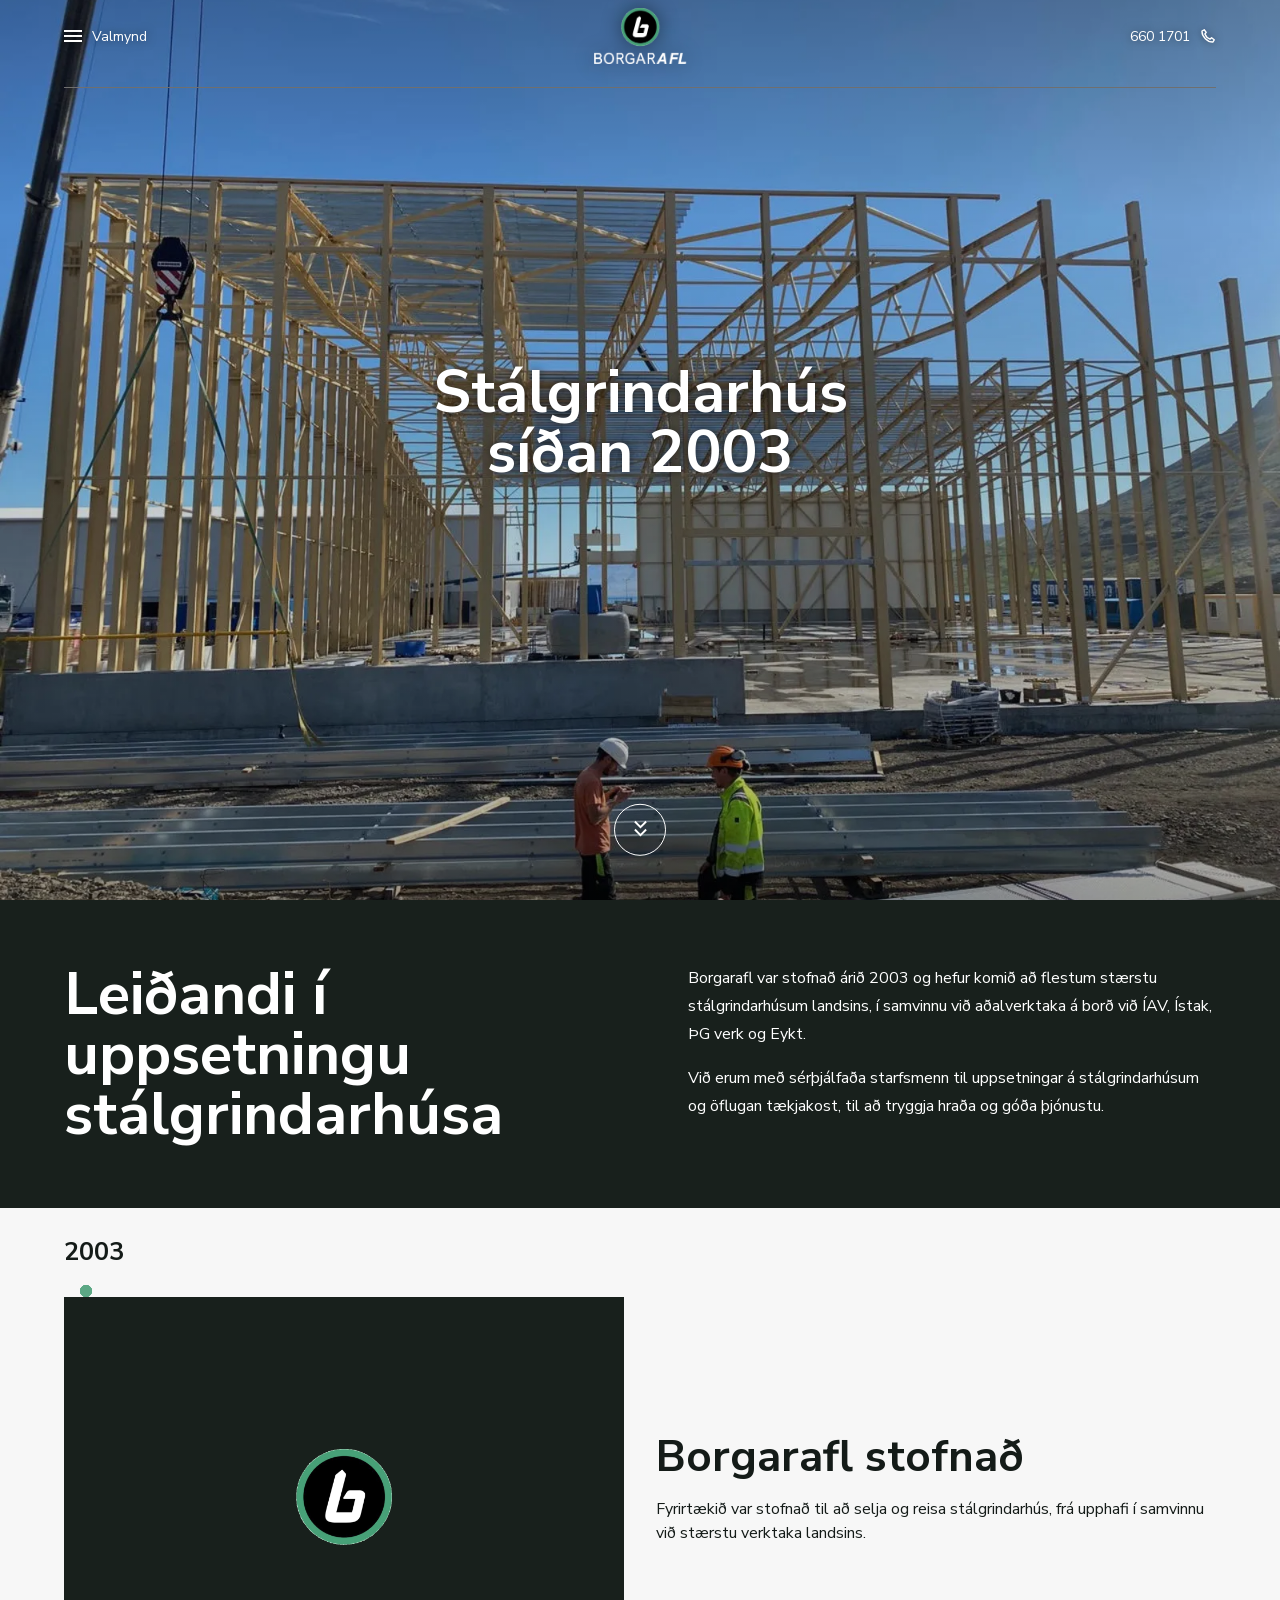
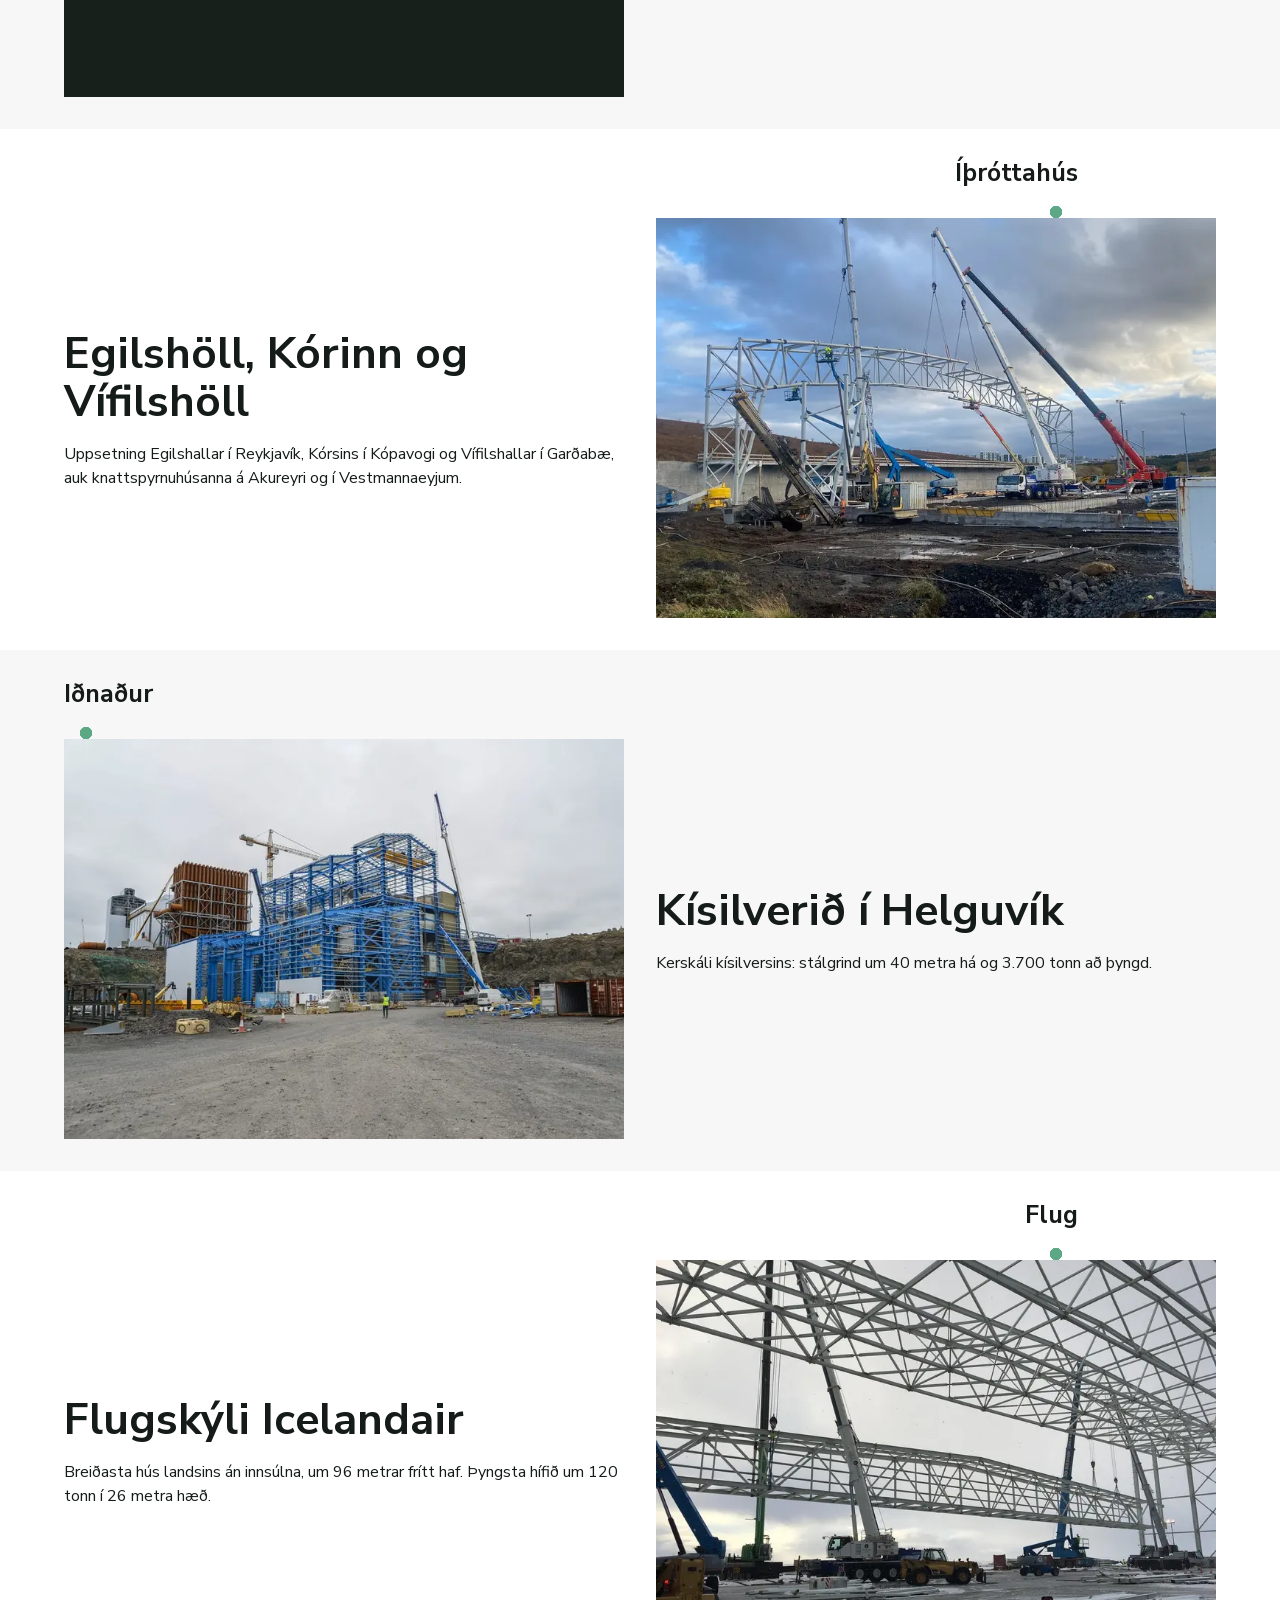
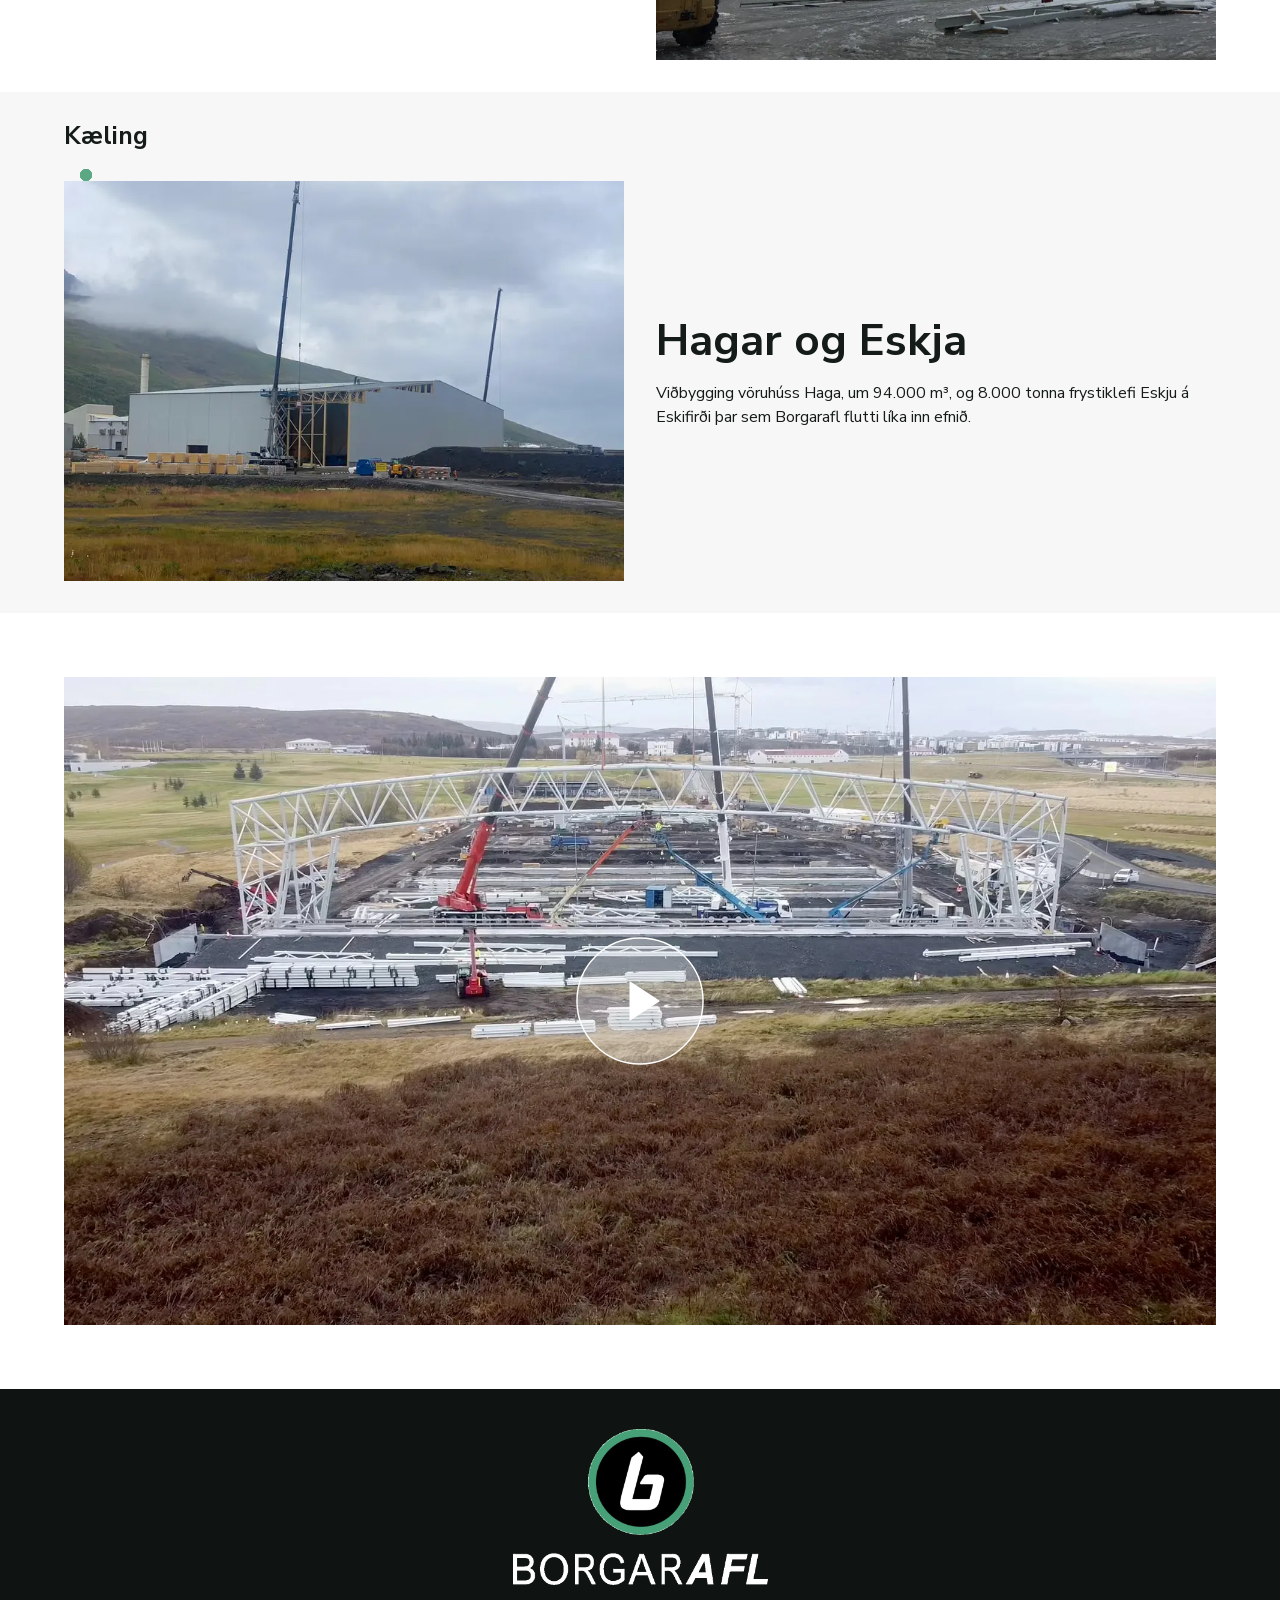
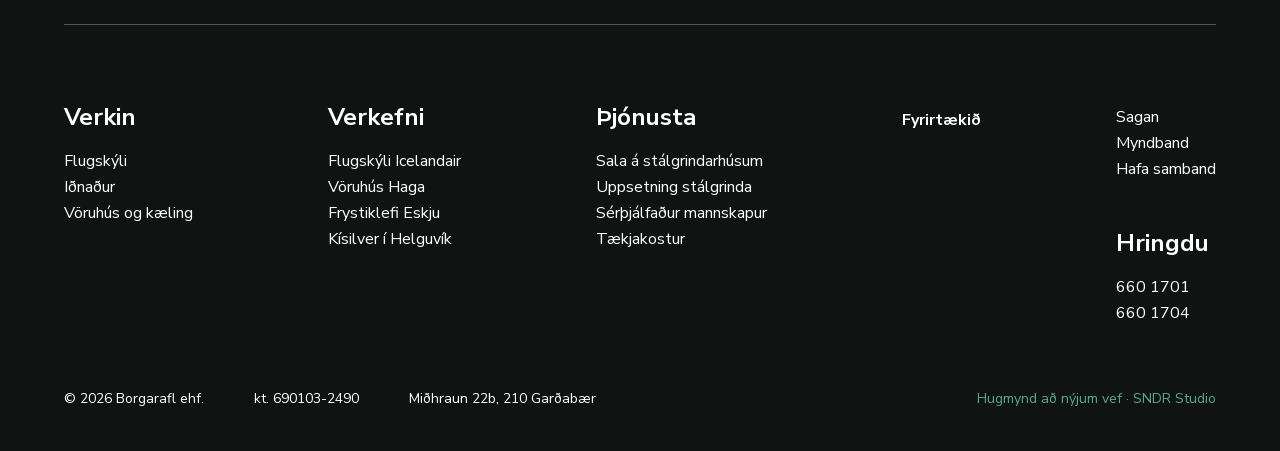
==== fyrirtaekid/index.html @ b75d509f "Deploy c703faa (noindex preview)" ====
<!doctype html>
<html lang="is" class="no-js">
<head>
<meta charset="utf-8">
<meta name="viewport" content="width=device-width, initial-scale=1, viewport-fit=cover">
<title>Fyrirtækið · Borgarafl</title>
<meta name="description" content="Borgarafl var stofnað 2003 og hefur komið að flestum stærstu stálgrindarhúsum landsins.">
<meta name="robots" content="noindex, nofollow">
<meta name="theme-color" content="#0f1412">
<meta name="format-detection" content="telephone=no">
<link rel="icon" href="../assets/img/favicon-32.png" sizes="32x32" type="image/png">
<link rel="apple-touch-icon" href="../assets/img/apple-touch-icon.png">
<link rel="preload" href="../assets/fonts/NunitoSans-Variable.woff2" as="font" type="font/woff2" crossorigin>
<script>document.documentElement.classList.replace('no-js','js')</script>
<script src="../assets/vendor/focus-guard.js"></script>
<link rel="stylesheet" href="../assets/vendor/focus-guard.css">
<link rel="stylesheet" href="../assets/css/site.css?v=mwh3ravx">
</head>
<body class="is-inner">
<a class="skip" href="#main">Fara í efni</a>
<header class="hdr" data-hdr>
  <div class="wrapper hdr_in">
    <button class="hdr_burger" type="button" aria-expanded="false" aria-controls="menu" data-menu-open><span class="lines" aria-hidden="true"><i></i><i></i><i></i></span><span class="hdr_lbl">Valmynd</span></button>
    <a class="brand" href="../" aria-label="Borgarafl, forsíða">
      <span class="brand_full"><img class="l-light" src="../assets/img/logo-white.png" alt="" width="848" height="518"><img class="l-dark" src="../assets/img/logo.png" alt="" width="848" height="518"></span>
      <span class="brand_mark"><img src="../assets/img/logo-mark.png" alt="" width="352" height="352"></span>
    </a>
    <a class="hdr_tel" href="tel:+3546601701"><span class="hdr_lbl">660 1701</span><svg class="ic" viewBox="0 0 16 16" aria-hidden="true"><path d="M4.2 1.8l2 2.6-1.3 1.6a8.6 8.6 0 0 0 5.1 5.1l1.6-1.3 2.6 2-1.2 2.2C7.6 14.3 1.7 8.4 2 3z" fill="none" stroke="currentColor" stroke-width="1.4" stroke-linejoin="round"/></svg></a>
  </div>
</header>
<div class="menu" id="menu" role="dialog" aria-modal="true" aria-label="Valmynd" hidden>
  <div class="menu_veil" data-menu-close></div>
  <nav class="menu_panel" tabindex="-1" aria-label="Aðalvalmynd">
    <button class="menu_close" type="button" data-menu-close><span class="lines is-cross" aria-hidden="true"><i></i><i></i></span><span>Loka</span></button>
    <div class="menu_grid">
      <ul class="menu_list"><li><a href="../">Forsíða</a></li><li><a href="../verkin/">Verkin</a></li><li><a href="../thjonusta/">Þjónusta</a></li><li><a href="../fyrirtaekid/" aria-current="page">Fyrirtækið</a></li><li><a href="../hafa-samband/">Hafa samband</a></li></ul>
      <div class="menu_side">
        <p class="menu_h">Verkin</p>
        <ul><li><a href="../verkin/flugskyli-icelandair/">Flugskýli Icelandair</a></li><li><a href="../verkin/voruhus-haga/">Vöruhús Haga</a></li><li><a href="../verkin/frystiklefi-eskju/">Frystiklefi Eskju</a></li><li><a href="../verkin/kisilver-helguvik/">Kísilver í Helguvík</a></li></ul>
        <p class="menu_h">Hafa samband</p>
        <ul><li><a href="tel:+3546601701">660 1701</a></li><li><a href="tel:+3546601704">660 1704</a></li><li><a href="mailto:freyr@borgarafl.is">freyr@borgarafl.is</a></li><li><a href="mailto:starri@borgarafl.is">starri@borgarafl.is</a></li></ul>
      </div>
    </div>
  </nav>
</div>
<main id="main">

<section class="hero" data-snap>
  <div class="hero_media"><img class="cover" width="1600" height="1200" src="../assets/img/gula-1.webp" srcset="../assets/img/gula-1-s.webp 760w, ../assets/img/gula-1.webp 1600w" sizes="100vw" alt="Stálgrind rís við fjallshlíð" fetchpriority="high" decoding="async"></div>
  <div class="section-heading"><div class="section-heading-text">
    <h1 class="hero_t">Stálgrindarhús síðan 2003</h1>
  </div></div>
  <a class="scroll-down" href="#" data-down aria-label="Skruna niður"><span class="round"><span class="arrow primera"></span><span class="arrow segunda"></span></span></a>
</section>
<section class="header-text with-padding">
  <div class="wrapper">
    <h2 class="ht_t">Leiðandi í uppsetningu stálgrindarhúsa</h2>
    <div class="ht_body">
      <p>Borgarafl var stofnað árið 2003 og hefur komið að flestum stærstu stálgrindarhúsum landsins, í samvinnu við aðalverktaka á borð við ÍAV, Ístak, ÞG verk og Eykt.</p>
      <p>Við erum með sérþjálfaða starfsmenn til uppsetningar á stálgrindarhúsum og öflugan tækjakost, til að tryggja hraða og góða þjónustu.</p>
    </div>
  </div>
</section>
<section class="generation" id="saga" aria-label="Saga Borgarafls" data-light>
  <div class="text-image-container">
    <div class="wrapper">
      <div class="years"><p class="year">2003</p></div>
      <div class="text-body"><h3>Borgarafl stofnað</h3><p>Fyrirtækið var stofnað til að selja og reisa stálgrindarhús, frá upphafi í samvinnu við stærstu verktaka landsins.</p></div>
      <figure class="generation-image"><span class="gen_mark"><img src="../assets/img/logo-mark.png" alt="" width="352" height="352" loading="lazy"></span></figure>
    </div>
  </div><div class="text-image-container">
    <div class="wrapper">
      <div class="years"><p class="year">Íþróttahús</p></div>
      <div class="text-body"><h3>Egilshöll, Kórinn og Vífilshöll</h3><p>Uppsetning Egilshallar í Reykjavík, Kórsins í Kópavogi og Vífilshallar í Garðabæ, auk knattspyrnuhúsanna á Akureyri og í Vestmannaeyjum.</p></div>
      <figure class="generation-image"><img class="cover" width="1600" height="1200" src="../assets/img/boginn-1.webp" srcset="../assets/img/boginn-1-s.webp 760w, ../assets/img/boginn-1.webp 1600w" sizes="(min-width: 960px) 40vw, 100vw" alt="Egilshöll, Kórinn og Vífilshöll" loading="lazy" decoding="async"></figure>
    </div>
  </div><div class="text-image-container">
    <div class="wrapper">
      <div class="years"><p class="year">Iðnaður</p></div>
      <div class="text-body"><h3>Kísilverið í Helguvík</h3><p>Kerskáli kísilversins: stálgrind um 40 metra há og 3.700 tonn að þyngd.</p></div>
      <figure class="generation-image"><img class="cover" width="1600" height="1068" src="../assets/img/helguvik-2.webp" srcset="../assets/img/helguvik-2-s.webp 760w, ../assets/img/helguvik-2.webp 1600w" sizes="(min-width: 960px) 40vw, 100vw" alt="Kísilverið í Helguvík" loading="lazy" decoding="async"></figure>
    </div>
  </div><div class="text-image-container">
    <div class="wrapper">
      <div class="years"><p class="year">Flug</p></div>
      <div class="text-body"><h3>Flugskýli Icelandair</h3><p>Breiðasta hús landsins án innsúlna, um 96 metrar frítt haf. Þyngsta hífið um 120 tonn í 26 metra hæð.</p></div>
      <figure class="generation-image"><img class="cover" width="1600" height="1200" src="../assets/img/icelandair-1.webp" srcset="../assets/img/icelandair-1-s.webp 760w, ../assets/img/icelandair-1.webp 1600w" sizes="(min-width: 960px) 40vw, 100vw" alt="Flugskýli Icelandair" loading="lazy" decoding="async"></figure>
    </div>
  </div><div class="text-image-container">
    <div class="wrapper">
      <div class="years"><p class="year">Kæling</p></div>
      <div class="text-body"><h3>Hagar og Eskja</h3><p>Viðbygging vöruhúss Haga, um 94.000 m³, og 8.000 tonna frystiklefi Eskju á Eskifirði þar sem Borgarafl flutti líka inn efnið.</p></div>
      <figure class="generation-image"><img class="cover" width="1600" height="1200" src="../assets/img/eskja-2.webp" srcset="../assets/img/eskja-2-s.webp 760w, ../assets/img/eskja-2.webp 1600w" sizes="(min-width: 960px) 40vw, 100vw" alt="Hagar og Eskja" loading="lazy" decoding="async"></figure>
    </div>
  </div>
</section>
<section class="video with-margin" id="myndband" aria-label="Myndband frá Borgarafli">
  <div class="wrapper"><div class="video-body" data-video="478034598">
    <div class="videoWrapper"><img class="cover poster" width="1920" height="1080" src="../assets/img/film-poster.webp" srcset="../assets/img/film-poster-s.webp 760w, ../assets/img/film-poster.webp 1920w" sizes="100vw" alt="Loftmynd af uppsetningu stálgrindarhúss" loading="lazy" decoding="async"></div>
    <button class="play-btn" type="button" aria-label="Spila myndband" aria-pressed="false">
      <svg viewBox="0 0 134 134" aria-hidden="true"><circle class="st0" cx="67" cy="67" r="66"/><circle cx="67" cy="67" r="66" fill="none" stroke="#fff" stroke-width="1.5"/><path class="pb_play" d="M56 46l32 21-32 21z" fill="#fff"/><g class="pb_close" stroke="#fff" stroke-width="3"><path d="M52 52l30 30M82 52L52 82"/></g></svg>
    </button>
  </div></div>
</section>
</main>
<footer class="ftr" data-snap>
  <div class="ftr_logo wrapper"><a href="../" aria-label="Borgarafl, forsíða"><img src="../assets/img/logo-white.png" alt="Borgarafl" width="848" height="518" loading="lazy"></a></div>
  <div class="wrapper ftr_in">
    <div class="ftr_content">
      <div class="ftr_menu"><h3>Verkin</h3><ul><li><a href="../verkin/?flokkur=flug">Flugskýli</a></li><li><a href="../verkin/?flokkur=idnadur">Iðnaður</a></li><li><a href="../verkin/?flokkur=voruhus">Vöruhús og kæling</a></li></ul></div>
      <div class="ftr_menu"><h3>Verkefni</h3><ul><li><a href="../verkin/flugskyli-icelandair/">Flugskýli Icelandair</a></li><li><a href="../verkin/voruhus-haga/">Vöruhús Haga</a></li><li><a href="../verkin/frystiklefi-eskju/">Frystiklefi Eskju</a></li><li><a href="../verkin/kisilver-helguvik/">Kísilver í Helguvík</a></li></ul></div>
      <div class="ftr_menu"><h3>Þjónusta</h3><ul><li><a href="../thjonusta/">Sala á stálgrindarhúsum</a></li><li><a href="../thjonusta/">Uppsetning stálgrinda</a></li><li><a href="../thjonusta/">Sérþjálfaður mannskapur</a></li><li><a href="../thjonusta/">Tækjakostur</a></li></ul></div>
      <div class="ftr_menu"><h3><a href="../fyrirtaekid/">Fyrirtækið</a></h3></div>
      <div class="ftr_menu ftr_side"><ul><li><a href="../fyrirtaekid/#saga">Sagan</a></li><li><a href="../fyrirtaekid/#myndband">Myndband</a></li><li><a href="../hafa-samband/">Hafa samband</a></li></ul>
        <h3 class="ftr_call">Hringdu</h3><ul><li><a href="tel:+3546601701">660 1701</a></li><li><a href="tel:+3546601704">660 1704</a></li></ul></div>
    </div>
    <div class="ftr_info"><div><p>© 2026 Borgarafl ehf.</p><p>kt. 690103-2490</p><p>Miðhraun 22b, 210 Garðabær</p></div><a class="sndr" href="https://sndrstudio.is" rel="noopener">Hugmynd að nýjum vef · SNDR Studio</a></div>
  </div>
</footer>
<script src="../assets/js/main.js?v=mwh3ravx" defer></script>
</body>
</html>
---- assets/vendor/focus-guard.css ----
/* focus-guard.css: pairs with focus-guard.js. No ring after a tap or a click; every ring for the keyboard.
   Text fields keep theirs (the user is typing there whatever opened it). */
html[data-input="pointer"] :focus-visible:not(input):not(textarea):not(select):not([contenteditable="true"]) { outline: none; }
/* a focus target that is only a container (a menu panel, a dialog, a drawer): never ring it */
[tabindex="-1"]:focus { outline: none; }
---- assets/css/site.css ----
/* Borgarafl prototype. Every value marked "MHB" is lifted from royalmhb.com theme style.css (teardown
   _docs/borgarafl-2026-11-14/TEARDOWN-MHB.md). Colours are MHB's roles re-hued to Borgarafl's logo green. */
@font-face { font-family: 'Nunito Sans'; src: url(../fonts/NunitoSans-Variable.woff2) format('woff2'); font-weight: 200 1000; font-display: swap; }

:root {
  --plum: #18201c;        /* MHB #291D31 (header-text, overview-header, project-details, menu) */
  --plum-deep: #0f1412;   /* MHB #160F1A (footer) */
  --ink: #141b18;         /* MHB #211628 text / #291D31 headings on white */
  --grey: #f7f7f7;        /* MHB #F7F7F7 */
  --accent: #5ca885;      /* MHB #FBB800, from the Borgarafl logo */
  --hair: #6f6f6f;        /* MHB header hairline */
  --ease: cubic-bezier(0.22, 1, 0.36, 1); /* MHB brand lockup */
  --h1: clamp(1.875rem, -0.4688rem + 7.5vw, 3.75rem); /* MHB h1 */
}
*, *::before, *::after { box-sizing: border-box; }
html { -webkit-text-size-adjust: 100%; background: var(--plum-deep); } /* dark behind iOS overscroll + toolbar, never a white strip under the footer */
body { margin: 0; background: #fff; color: #000; min-height: 100vh; font: 400 1rem/1.75 'Nunito Sans', system-ui, sans-serif; -webkit-font-smoothing: antialiased; }
img { display: block; max-width: 100%; height: auto; }
a { color: inherit; transition: opacity 0.3s ease; } /* MHB a: opacity .3s ease */
h1, h2, h3, h4 { font-family: 'Nunito Sans', sans-serif; line-height: 1; font-weight: 700; color: var(--ink); margin: 0 0 0.625rem; }
h1 { font-size: var(--h1); margin-bottom: 1.25rem; }
h2 { font-size: 1.875rem; }
p { margin: 0 0 1rem; }
ul, ol, dl, dd, figure { margin: 0; padding: 0; list-style: none; }
button { font: inherit; color: inherit; background: none; border: 0; padding: 0; cursor: pointer; }
[id] { scroll-margin-top: 5.5rem; } /* jump links land below the fixed header */
.skip { position: absolute; left: 1rem; top: -4rem; z-index: 300; background: #fff; color: #000; padding: .6rem 1rem; }
.skip:focus { top: 1rem; }
.ic { width: 1rem; height: 1rem; flex: none; }

/* MHB .wrapper: calc(100% - 4rem) → -6rem @48rem → -8rem @60rem, max 98.125rem */
.wrapper { width: calc(100% - 4rem); max-width: 98.125rem; margin: 0 auto; position: relative; }
@media (min-width: 48rem) { .wrapper { width: calc(100% - 6rem); } }
@media (min-width: 60rem) { .wrapper { width: calc(100% - 8rem); } }
/* MHB .with-margin / .with-padding */
.with-margin { margin: 2rem 0; }
@media (min-width: 48rem) { .with-margin { margin: 3rem 0; } }
@media (min-width: 60rem) { .with-margin { margin: 4rem 0; } }
@media (min-width: 90rem) { .with-margin { margin: 8rem 0; } }
.with-padding { padding: 6rem 0; }
@media (min-width: 48rem) { .with-padding { padding: 3rem 0; } }
@media (min-width: 60rem) { .with-padding { padding: 4rem 0; } }
@media (min-width: 90rem) { .with-padding { padding: 8rem 0; } }

/* MHB .btn: 0.875rem, padding .875rem 1.875rem, radius 23px, min-width 280px; label slides, chevron follows */
.btn { position: relative; display: inline-flex; align-items: center; justify-content: center; gap: 10px; min-width: min(280px, 100%); padding: 0.875rem 1.875rem; border-radius: 23px; background: #000; color: #fff; border: 0.0625rem solid #000; font-size: 0.875rem; font-weight: 600; line-height: 1; text-decoration: none; overflow: hidden; transition: all 0.3s ease-in-out; }
.btn span { position: relative; left: 0; transition: left 0.4s ease-in-out; }
.btn_next { width: 12px; height: 12px; position: relative; left: 0; transition: all 0.4s ease-in-out; }
.btn-accent { background: var(--accent); border-color: var(--accent); color: #000; min-width: min(14rem, 100%); }
@media (hover: hover) {
  .btn:hover span { left: -4px; }
  .btn:hover .btn_next { left: 4px; }
  .btn-accent:hover { background: #000; border-color: #000; color: #fff; }
  .btn-accent:hover .btn_next { color: var(--accent); }
  .btn:not(.btn-accent):hover { background: var(--accent); border-color: var(--accent); color: #000; }
}

/* ---------- header (MHB: fixed, transparent, 1px #6f6f6f hairline 30px under the bar) ---------- */
.hdr { position: fixed; inset: 0 0 auto; z-index: 100; padding: 0.875rem 0; color: #fff; transition: all 0.3s ease-in-out; }
.hdr_in { display: flex; justify-content: space-between; align-items: center; min-height: 2.75rem; }
.hdr_in::before { content: ''; position: absolute; left: 0; bottom: -30px; width: 100%; height: 1px; background: var(--hair); transition: background-color 0.3s ease-in-out; }
.hdr_burger, .hdr_tel { display: flex; align-items: center; gap: 10px; text-decoration: none; min-height: 44px; text-shadow: 0 0 0.625rem rgba(0,0,0,.5); }
.hdr_lbl { font-size: 0.875rem; margin-top: 2px; transition: color 0.3s ease; } /* MHB .header-burger-open p */
.hdr_tel .ic { filter: drop-shadow(0 0 4px rgba(0,0,0,.5)); }
@media (max-width: 47.99rem) { .hdr_tel .hdr_lbl { display: none; } }
@media (max-width: 29.99rem) { .hdr_burger .hdr_lbl { display: none; } }
.lines { position: relative; width: 18px; height: 12px; display: inline-block; }
.lines i { position: absolute; left: 0; width: 100%; height: 1.5px; background: currentColor; transition: all 0.3s ease-in-out; box-shadow: 0 0 6px rgba(0,0,0,.35); }
.lines i:nth-child(1) { top: 0; } .lines i:nth-child(2) { top: 5px; } .lines i:nth-child(3) { top: 10px; }
.lines.is-cross i { box-shadow: none; } .lines.is-cross i:nth-child(1) { top: 5px; transform: rotate(45deg); } .lines.is-cross i:nth-child(2) { top: 5px; transform: rotate(-45deg); }
/* Logo AS SENT (their stacked lockup, borgarwhite.png / borgar.png), never split or recoloured.
   MHB's collapse timing: full lockup fades (opacity .75s ease-in-out, transform .8s) and the round mark alone
   (their own favicon form) comes in at the centre (opacity .4s, transform .8s cubic-bezier(.22,1,.36,1)). */
.brand { position: absolute; left: 50%; top: 50%; transform: translate(-50%, -50%); height: 3.5rem; display: block; }
.brand_full { display: block; height: 100%; transition: opacity 0.75s ease-in-out, transform 0.8s var(--ease); filter: drop-shadow(0 0 0.625rem rgba(0,0,0,.45)); }
.brand_full img { height: 100%; width: auto; max-width: none; }
.brand_mark { position: absolute; top: 50%; left: 50%; width: 1.875rem; transform: translate(-50%, -50%) scale(.6); opacity: 0; transition: transform 0.8s var(--ease), opacity 0.4s ease-in-out; filter: drop-shadow(0 0 0.625rem rgba(0,0,0,.45)); }
.hdr.fixed .brand_full { opacity: 0; transform: scale(.6); pointer-events: none; }
.hdr.fixed .brand_mark { opacity: 1; transform: translate(-50%, -50%) scale(1); }
.brand_full .l-dark { display: none; }
.hdr.on-light .brand_full, .hdr.on-light .brand_full .l-light { display: none; }
.hdr.on-light .brand_full .l-dark { display: block; }
/* Deviation: MHB's white header vanishes over white sections; ours turns dark there */
.hdr.on-light { color: var(--ink); }
.hdr.on-light .hdr_burger, .hdr.on-light .hdr_tel { text-shadow: none; }
.hdr.on-light .lines i { box-shadow: none; }
/* logo is never recoloured: over light sections swap to their own dark wordmark (borgar.png); the round mark reads on both */
.hdr.on-light .hdr_in::before { background: #cfcfcf; }
.menu-open .hdr { opacity: 0; pointer-events: none; }

/* ---------- menu (MHB .menu_left: panel from the left, 50% wide on desktop, plum .847 + blur 5px; veil rgba(0,0,0,.5)) ---------- */
.menu { position: fixed; inset: 0; z-index: 200; }
.menu[hidden] { display: none; }
.menu_veil { position: absolute; inset: 0; background: rgba(0,0,0,.5); opacity: 0; transition: opacity 0.3s ease-in-out; }
.menu_panel { position: absolute; inset: 0 auto 0 0; width: 100%; color: #fff; transform: translateX(-100%); transition: transform 0.5s ease; overflow-y: auto; overscroll-behavior: contain; padding: 0.875rem 2rem 3rem; outline: none; }
.menu_panel { background: rgba(24, 32, 28, .847); backdrop-filter: blur(5px); -webkit-backdrop-filter: blur(5px); }
@media (min-width: 60rem) { .menu_panel { width: 50%; padding: 0.875rem 4rem 4rem; } }
.menu.is-open .menu_panel { transform: translateX(0); }
.menu.is-open .menu_veil { opacity: 1; }
.menu_close { display: flex; align-items: center; gap: 10px; min-height: 44px; margin-top: 0; font-size: 0.875rem; }
.menu_grid { margin-top: 5rem; display: grid; gap: 3rem; }
@media (min-width: 60rem) { .menu_grid { grid-template-columns: repeat(2, 1fr); gap: 100px; } }
@media (min-width: 80rem) { .menu_grid { gap: 140px; } }
.menu_list a { display: block; font-size: 1.875rem; font-weight: 700; line-height: 1.2; padding: .35rem 0; text-decoration: none; }
.menu_list a[aria-current] { color: var(--accent); }
.menu_side { font-size: 1rem; }
.menu_side a { text-decoration: none; display: inline-block; padding: .2rem 0; }
.menu_h { font-weight: 700; font-size: 1.125rem; margin: 0 0 .5rem; }
.menu_side ul + .menu_h { margin-top: 2rem; }
@media (hover: hover) { .menu a:hover { opacity: .7; } }

/* ---------- hero (MHB .hero: 100dvh, centred .section-heading, padding 3.75rem 2rem 7rem) ---------- */
.hero { position: relative; height: 100vh; height: 100dvh; min-height: 30rem; width: 100%; overflow: hidden; background: var(--plum); color: #fff; }
.hero_media, .hero_slider { position: absolute; inset: 0; }
.cover { position: absolute; inset: 0; width: 100%; height: 100%; object-fit: cover; }
.hero_film { position: absolute; inset: 0; overflow: hidden; opacity: 0; transition: opacity 0.75s ease-in-out; }
.hero_film.is-on { opacity: 1; }
.hero_film iframe { position: absolute; top: 50%; left: 50%; width: max(100vw, 177.78vh); height: max(100vh, 56.25vw); transform: translate(-50%, -50%); border: 0; pointer-events: none; }
.hero::after { content: ''; position: absolute; inset: 0; background: linear-gradient(180deg, rgba(0,0,0,.32) 0, rgba(0,0,0,.12) 24%, rgba(0,0,0,.2) 50%, rgba(0,0,0,.12) 70%, rgba(0,0,0,.34) 100%); pointer-events: none; } /* legibility on bright sky (iOS check 15 Nov) */
.section-heading { position: relative; z-index: 2; height: 100%; display: flex; flex-direction: column; align-items: center; justify-content: center; text-align: center; padding: 3.75rem 2rem 7rem; pointer-events: none; }
.section-heading-text { width: 100%; pointer-events: auto; }
.hero_t { font-size: var(--h1); color: #fff; margin: 0 auto 4px; max-width: 18ch; text-shadow: 0 0 0.625rem rgba(0,0,0,.5); text-wrap: balance; }
.section-heading p { font-size: 1rem; margin: 0; text-shadow: 0 0 0.625rem rgba(0,0,0,.5); }
.section-heading .btn { margin-top: 1.875rem; }
/* MHB .scroll-section-down: 3.25rem ring, two chevrons, bounceAlpha 1.4s linear infinite, second delayed .2s */
.scroll-down { position: absolute; z-index: 3; bottom: 0; left: 50%; width: 3.25rem; aspect-ratio: 1; transform: translate(-50%, -85%); color: #fff; }
.scroll-down .round { position: relative; display: block; width: 100%; height: 100%; border: 0.0625rem solid #fff; border-radius: 100%; }
.arrow { position: absolute; left: 50%; width: 0.9375rem; height: 0.9375rem; margin-left: -0.46875rem; background: url("data:image/svg+xml,%3Csvg xmlns='http://www.w3.org/2000/svg' viewBox='0 0 16 16'%3E%3Cpath d='M2 5l6 6 6-6' fill='none' stroke='%23fff' stroke-width='2'/%3E%3C/svg%3E") center/contain no-repeat; }
.arrow.primera { top: 0.75rem; }
.arrow.segunda { top: 1.25rem; }
.motion .arrow { animation: bounceAlpha 1.4s linear infinite; }
.motion .arrow.primera { animation-delay: 0.2s; }
@keyframes bounceAlpha { 0% { opacity: 1; transform: translateY(0) scale(1); } 25% { opacity: 0; transform: translateY(0.625rem) scale(0.9); } 26% { opacity: 0; transform: translateY(-0.625rem) scale(0.9); } 55% { opacity: 1; transform: translateY(0) scale(1); } }
/* MHB hero slider (tiny-slider, items 1, loop, gutter 70 @950) + 3.25rem ring controls, hover stroke = accent */
.hero_slider { overflow: hidden; }
.is-project .hero { touch-action: pan-y; } /* horizontal swipes go to the slider, vertical still scrolls */
.hero_track { display: flex; height: 100%; gap: 40px; transition: transform 0.3s ease; will-change: transform; }
@media (min-width: 950px) { .hero_track { gap: 70px; } }
.hero_slide { position: relative; flex: 0 0 100%; height: 100%; }
.hero_ctrl { position: absolute; top: 50%; left: 0; width: 100%; z-index: 4; }
.ctrl { position: absolute; top: 0; width: 3.25rem; height: 3.25rem; margin-top: -1.625rem; color: #fff; filter: drop-shadow(0 0 6px rgba(0,0,0,.35)); }
.ctrl svg { display: block; }
.ctrl-prev { left: 1.875rem; transform: rotate(90deg); }
.ctrl-next { right: 1.875rem; transform: rotate(-90deg); }
.ctrl .ring, .ctrl .chev { transition: stroke 0.3s ease; }
@media (hover: hover) { .ctrl:hover .ring, .ctrl:hover .chev { stroke: var(--accent); } }
@media (max-width: 47.99rem) { .ctrl-prev { left: 1rem; } .ctrl-next { right: 1rem; } }
/* fullPage-style section dots (MHB #fp-nav.fp-right) */
.fp-nav { position: fixed; right: 17px; top: 50%; transform: translateY(-50%); z-index: 90; transition: opacity 0.3s ease; }
.fp-nav.is-off { opacity: 0; pointer-events: none; }
.fp-nav li { width: 14px; height: 13px; margin: 7px; }
.fp-nav a { display: block; width: 100%; height: 100%; position: relative; }
.fp-nav span { position: absolute; top: 50%; left: 50%; width: 4px; height: 4px; margin: -2px 0 0 -2px; border-radius: 50%; background: #fff; transition: all 0.1s ease-in-out; box-shadow: 0 0 4px rgba(0,0,0,.4); }
.fp-nav a.is-active span { width: 12px; height: 12px; margin: -6px 0 0 -6px; }
@media (max-width: 63.99rem) { .fp-nav { display: none; } }
/* ---------- overview (MHB /projects/, /products/) ---------- */
.overview { background: var(--grey); }
.overview > :last-child { margin-bottom: 0; padding-bottom: 4rem; }
.overview-header { background: var(--plum); color: #fff; padding: 4rem 0 1.875rem; }
.overview-header .wrapper { display: flex; flex-direction: column; align-items: center; text-align: center; }
.overview-header .title { color: #fff; font-size: 2.8125rem; margin-bottom: 4.375rem; text-wrap: balance; }
.overview-header .lede { max-width: 40rem; margin: -2.5rem 0 1rem; }
.category { display: flex; flex-wrap: wrap; justify-content: center; gap: .5rem 0; }
.category > li { padding-right: 4.375rem; }
.category > li:last-child { padding-right: 0; }
.category a { color: #fff; text-decoration: none; display: inline-block; padding: .5rem 0; border-bottom: 1px solid transparent; }
.category a[aria-current="true"] { border-bottom-color: var(--accent); }
@media (max-width: 47.99rem) { .category > li { padding-right: 1.5rem; } }
.overview-items { padding-top: 4rem; }
.overview-items .wrapper { display: grid; grid-template-columns: 1fr; gap: 2rem; }
@media (min-width: 48rem) { .overview-items .wrapper { grid-template-columns: repeat(2, 1fr); } }
/* MHB .overview-item: aspect 1/0.7, padding 1.875rem, plum gradient to 98%, drop-shadow; image transform 1s ease-in-out */
.overview-item { position: relative; display: flex; align-items: flex-end; aspect-ratio: 1 / 0.7; padding: 1.875rem; overflow: hidden; text-decoration: none; box-shadow: 0.25rem 0.625rem 0.625rem rgba(0,0,0,.329); } /* MHB uses filter:drop-shadow; iOS Safari left re-shown filtered cards blank (15 Nov), box-shadow is identical on a rectangle */
.overview-item::before { content: ''; position: absolute; inset: 0; z-index: 1; background: linear-gradient(180deg, rgba(255,255,255,0) 0%, rgb(24, 32, 28) 98%); transition: all 0.2s ease-in-out; }
.overview-item-image { position: absolute; inset: 0; overflow: hidden; }
.overview-item-image img { transition: transform 1s ease-in-out; }
.overview-item-text { position: relative; z-index: 1; width: 100%; color: #fff; transition: all 0.2s ease-in-out; }
.overview-item-text h3 { color: #fff; font-size: 1.1rem; line-height: 2rem; margin: 0; }
.overview-item-text p { margin: 0; font-size: .9375rem; line-height: 1.5; opacity: .85; max-width: 34rem; }
@media (hover: hover) { a.overview-item:hover .overview-item-image img { transform: scale(1.05); } a.overview-item:hover::before { opacity: .85; } }
a.overview-item:focus-visible .overview-item-image img { transform: scale(1.05); }
.overview-item.is-out { opacity: 0; transform: translateY(3.125rem); transition: opacity .3s ease, transform .3s ease; }
.overview-item.is-in { transition: opacity .6s ease, transform .6s var(--ease); }
.earlier { margin-top: 3rem; font-size: .9375rem; color: #444; }
.earlier a { color: var(--ink); font-weight: 700; }
.svc_cta { margin-top: 3rem; text-align: center; }

/* ---------- project details (MHB: 12-col; body 2/span 6 @90rem, info 10/span 3) ---------- */
.project-details { background: var(--plum); color: #fff; }
.project-details.bg-white { background: #fff; color: var(--ink); }
.project-details.bg-white.with-margin { margin: 0; padding: 4rem 0; }
@media (min-width: 90rem) { .project-details.bg-white.with-margin { padding: 8rem 0; } }
.pd_t { font-size: var(--h1); margin-bottom: 1.875rem; }
.project-details h1, .project-details h2 { color: inherit; }
@media (min-width: 48rem) {
  .project-details .wrapper { display: grid; grid-template-columns: repeat(12, 1fr); }
  .project-body { grid-column: 1 / span 8; }
  .project-info { grid-column: 10 / span 3; padding-top: 1.25rem; }
}
@media (min-width: 90rem) { .project-body { grid-column: 2 / span 6; } }
.project-body p { margin-bottom: 2.25rem; max-width: 40rem; }
.project-body p:last-child { margin-bottom: 0; }
.project-info { margin-top: 3rem; }
@media (min-width: 48rem) { .project-info { margin-top: 0; } }
.project-info dt { font-weight: 700; }
.project-info dd { margin-bottom: 0; }
.project-info a { text-decoration: underline; }
/* MHB contact: plum project-details.contact-details, body 4/span 6, centred */
.is-contact main { background: var(--plum); }
.contact-details { min-height: 100vh; min-height: 100dvh; display: flex; align-items: center; padding-top: 9rem; }
.contact-details .wrapper { width: calc(100% - 4rem); }
.contact-details .project-body { text-align: center; }
@media (min-width: 48rem) { .contact-details .project-body { grid-column: 4 / span 6; } }
.contact-details .project-body p { max-width: none; }
.contact-details .hl a { color: var(--accent); text-decoration: none; }
.contact-details .map { color: #fff; }

/* ---------- about: MHB .header-text (plum, h1 + text), .generation timeline, .video ---------- */
.header-text { background: var(--plum); color: #fff; }
.header-text .wrapper { display: grid; gap: 3rem; }
@media (min-width: 60rem) { .header-text .wrapper { grid-template-columns: 1fr 1fr; gap: 6rem; align-items: start; } }
.ht_t { color: #fff; font-size: var(--h1); margin: 0; }
.ht_body p { max-width: 36rem; }
.generation .text-image-container { padding: 6rem 0 0; position: relative; }
.generation .text-image-container:nth-child(odd) { background: var(--grey); padding-bottom: 6rem; }
.generation .text-image-container .wrapper { display: flex; flex-wrap: wrap; gap: 3.125rem; }
.generation .years { width: 100%; margin-bottom: 1rem; }
.generation .year { position: relative; font-size: 1.5625rem; font-weight: 700; line-height: 1; color: var(--ink); margin: 0; }
/* MHB .years h2::after: yellow dot + dashed spine, 15.5rem */
.generation .year::after { content: ''; position: absolute; top: calc(100% + 1.25rem); left: 1rem; width: 0.75rem; height: 15.5rem; background: radial-gradient(circle at 50% 0.375rem, var(--accent) 0.375rem, transparent 0.4rem) no-repeat, repeating-linear-gradient(180deg, #8a8a8a 0 4px, transparent 4px 9px) 50% 1.5rem / 1px calc(100% - 1.5rem) no-repeat; }
.generation .text-body { max-width: 39.25rem; color: var(--ink); }
.generation .text-body h3 { font-size: 2.5rem; line-height: 1.1; margin-bottom: 1rem; }
.generation .text-body p { line-height: 1.5; }
.generation-image { position: relative; width: 100%; }
.generation-image .cover { position: relative; height: 60vw; }
.gen_mark { display: grid; place-items: center; height: 60vw; background: var(--plum); }
.gen_mark img { width: 6rem; }
@media (min-width: 48rem) { .generation-image .cover, .gen_mark { width: 100%; height: 25rem; } }
@media (min-width: 60rem) {
  .generation .text-image-container { padding: 2rem 0; }
  .generation .text-image-container:nth-child(odd) { padding-bottom: 2rem; }
  .generation .text-image-container .wrapper { align-items: center; gap: 1rem 2rem; max-width: 1187px; }
  .generation .years { display: flex; width: 88%; margin: 0 auto 1rem 0; }
  .generation .text-image-container:nth-child(even) .years { justify-content: flex-end; }
  .generation .text-image-container:nth-child(even) .year { text-align: right; }
  .generation .text-image-container:nth-child(even) .year::after { left: auto; right: 1rem; }
  .generation .text-body { width: calc(50% - 1rem); order: 2; }
  .generation .generation-image { width: calc(50% - 1rem); order: 3; }
  .generation .text-image-container:nth-child(odd) .text-body { order: 3; }
  .generation .text-image-container:nth-child(odd) .generation-image { order: 2; }
  .generation .text-body h3 { font-size: 2.5rem; }
}
@media (min-width: 80rem) { .generation .text-body h3 { font-size: 2.75rem; } }
@media (min-width: 90rem) { .generation .text-body { width: calc(40% - 3.125rem); } .generation .generation-image { width: calc(60% - 3.125rem); } .generation-image .cover, .gen_mark { height: 33.75rem; } }
/* MHB .video: 16:9 wrapper, play-btn 10vw (max 8.375rem), frosted fill; on play it moves to top-right 60px at scale .5 */
.video-body { position: relative; }
.videoWrapper { position: relative; width: 100%; aspect-ratio: 16/9; overflow: hidden; background: #000; }
.videoWrapper iframe { position: absolute; inset: 0; width: 100%; height: 100%; border: 0; }
.videoWrapper .poster { transition: opacity 0.8s ease; z-index: 1; }
.is-playing .videoWrapper .poster { opacity: 0; pointer-events: none; }
.play-btn { position: absolute; z-index: 2; top: 50%; right: 50%; width: 10vw; min-width: 4.5rem; max-width: 8.375rem; aspect-ratio: 1; transform: translate(50%, -50%); transition: top 0.8s cubic-bezier(.16,1,.3,1), right 0.8s cubic-bezier(.16,1,.3,1), transform 0.8s cubic-bezier(.16,1,.3,1); }
.play-btn svg { display: block; width: 100%; height: 100%; overflow: visible; }
.play-btn .st0 { fill: rgba(240, 239, 239, 0.336); }
.play-btn .pb_play, .play-btn .pb_close { transition: opacity .4s ease, transform .8s cubic-bezier(.16,1,.3,1); transform-origin: 67px 67px; }
.play-btn .pb_close { opacity: 0; transform: rotate(-90deg) scale(.6); }
.is-playing .play-btn { top: 60px; right: 60px; transform: translate(50%, -50%) scale(0.5); }
.is-playing .play-btn .pb_play { opacity: 0; transform: rotate(90deg) scale(.6); }
.is-playing .play-btn .pb_close { opacity: 1; transform: none; }

/* ---------- footer (MHB: #160F1A, centred logo clamp(125px,25vw,255px), hairline 40px below, h3 24px, links 16px) ---------- */
.ftr { position: relative; z-index: 1; background: var(--plum-deep); color: #fff; padding: 2.5rem 0; }
.ftr_logo { display: flex; justify-content: center; margin-bottom: 120px; }
.ftr_logo::after { content: ''; position: absolute; bottom: -40px; left: 50%; width: 100%; max-width: 1640px; height: 1px; background: rgba(111,111,111,.72); transform: translateX(-50%); }
.ftr_logo img { width: clamp(125px, 25vw, 255px); }
.ftr_in { max-width: 1240px; }
.ftr_content { display: block; }
@media (min-width: 48rem) { .ftr_content { display: flex; flex-wrap: wrap; column-gap: 40px; } }
@media (min-width: 60rem) { .ftr_content { flex-wrap: nowrap; justify-content: space-between; } }
.ftr_menu { margin-bottom: 60px; }
@media (min-width: 48rem) { .ftr_menu { width: calc(33.333% - 40px); } }
@media (min-width: 60rem) { .ftr_menu { width: auto; } }
.ftr h3 { color: #fff; font-size: 24px; margin-bottom: 1.25rem; }
.ftr h3 a { text-decoration: none; }
.ftr_menu a { text-decoration: none; font-size: 16px; }
.ftr_menu li { margin-bottom: 10px; line-height: 1.5; }
@media (min-width: 48rem) { .ftr_menu li { margin-bottom: 2px; } }
.ftr_call { margin-top: 50px; }
@media (hover: hover) { .ftr a:hover { opacity: .8; } }
.ftr_info { display: block; font-size: 14px; }
@media (min-width: 48rem) { .ftr_info { display: flex; justify-content: space-between; align-items: center; } }
.ftr_info > div { display: flex; flex-wrap: wrap; gap: 20px; margin-bottom: 20px; }
@media (min-width: 48rem) { .ftr_info > div { margin-bottom: 0; gap: 50px; } }
.ftr_info p { margin: 0; font-size: 14px; }
.sndr { font-size: 14px; text-decoration: none; color: var(--accent); }

/* ---------- motion gates ---------- */
@media (prefers-reduced-motion: reduce) {
  *, *::before, *::after { animation: none !important; transition-duration: .01ms !important; scroll-behavior: auto !important; }
}
.hdr.on-light .hdr_tel .ic { filter: none; }

/* Header band once scrolled (iOS check 15 Nov): MHB's bar stays transparent and its items sat on top of footer text and
   logos. Fixed header now gets a band in the colour of what is under it; hairline moves to the band's edge. */
.hdr.fixed { background: rgba(15, 20, 18, .9); -webkit-backdrop-filter: blur(10px); backdrop-filter: blur(10px); }
.hdr.fixed.on-light { background: rgba(255, 255, 255, .94); }
.hdr.fixed .hdr_in::before { bottom: -0.875rem; }
.hdr.fixed .hdr_burger, .hdr.fixed .hdr_tel { text-shadow: none; }
.hdr.fixed .lines i { box-shadow: none; }
.hdr.fixed .brand_mark { filter: none; }
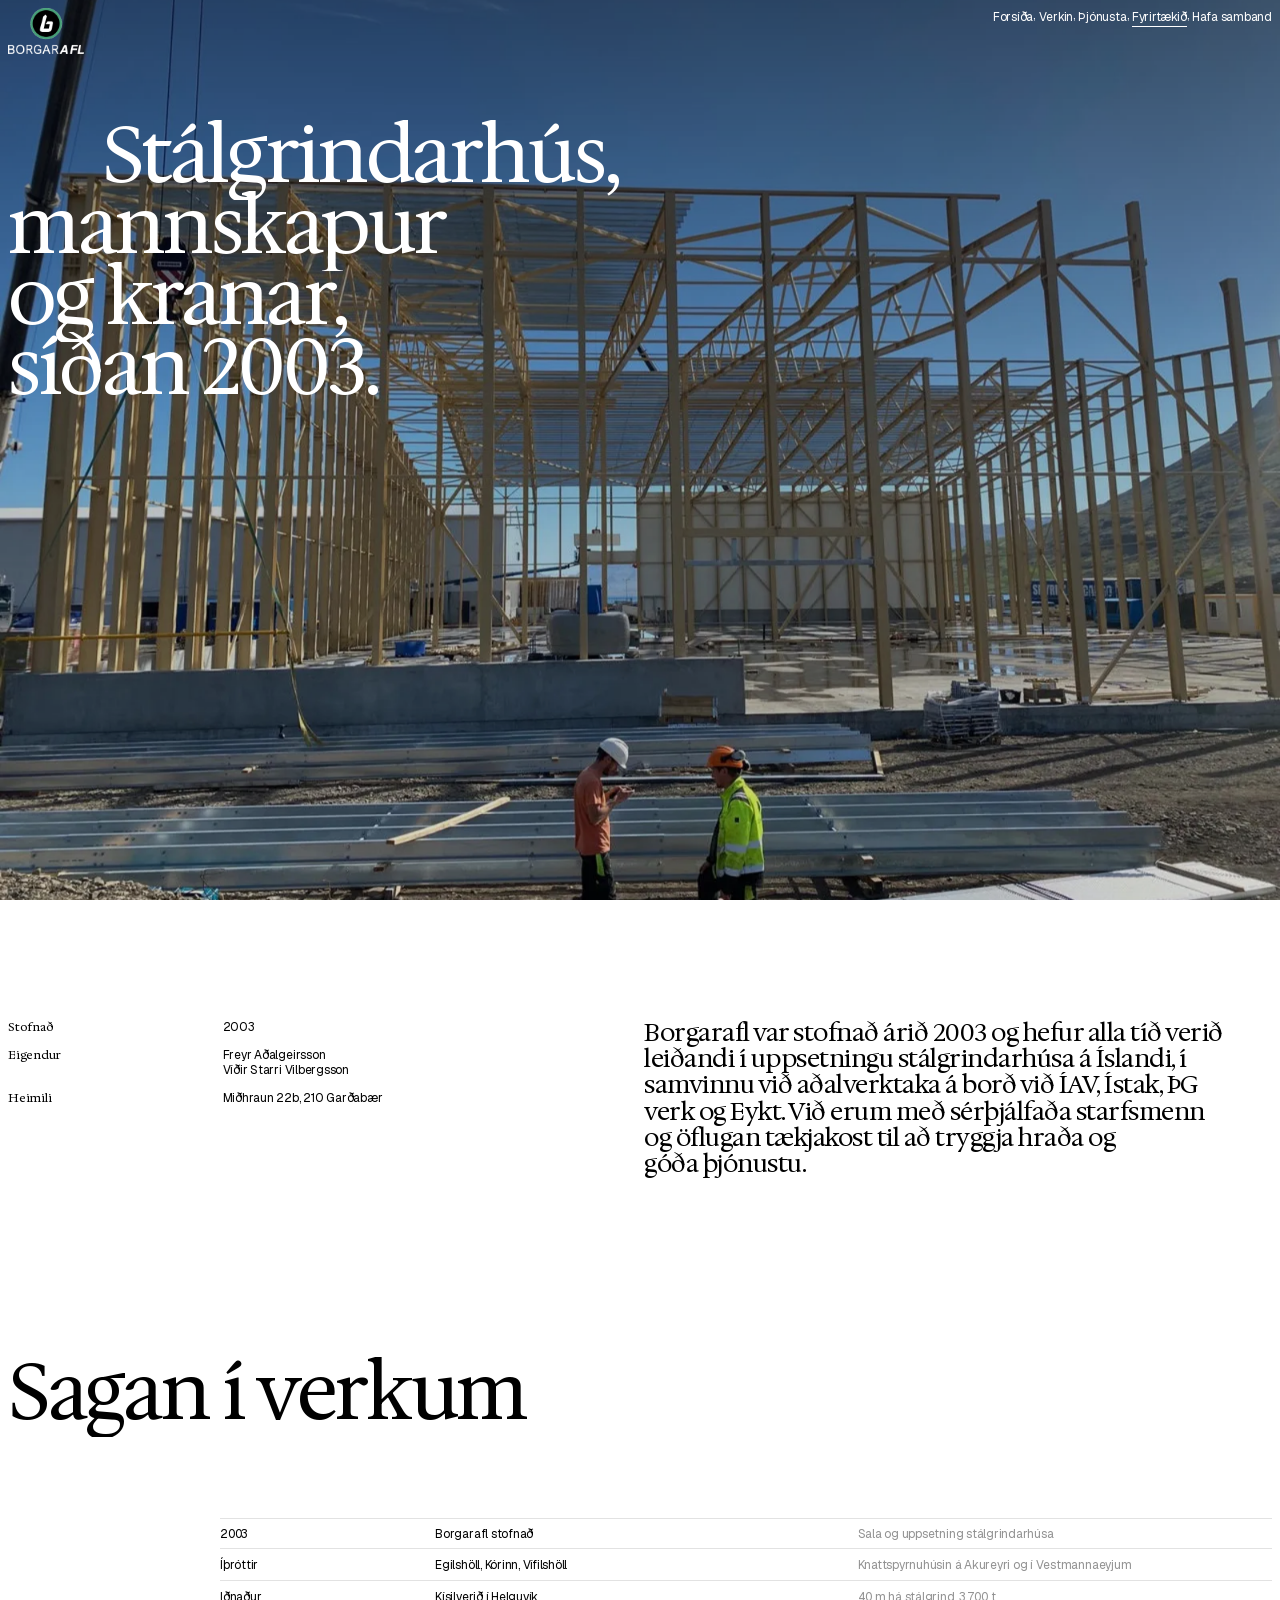
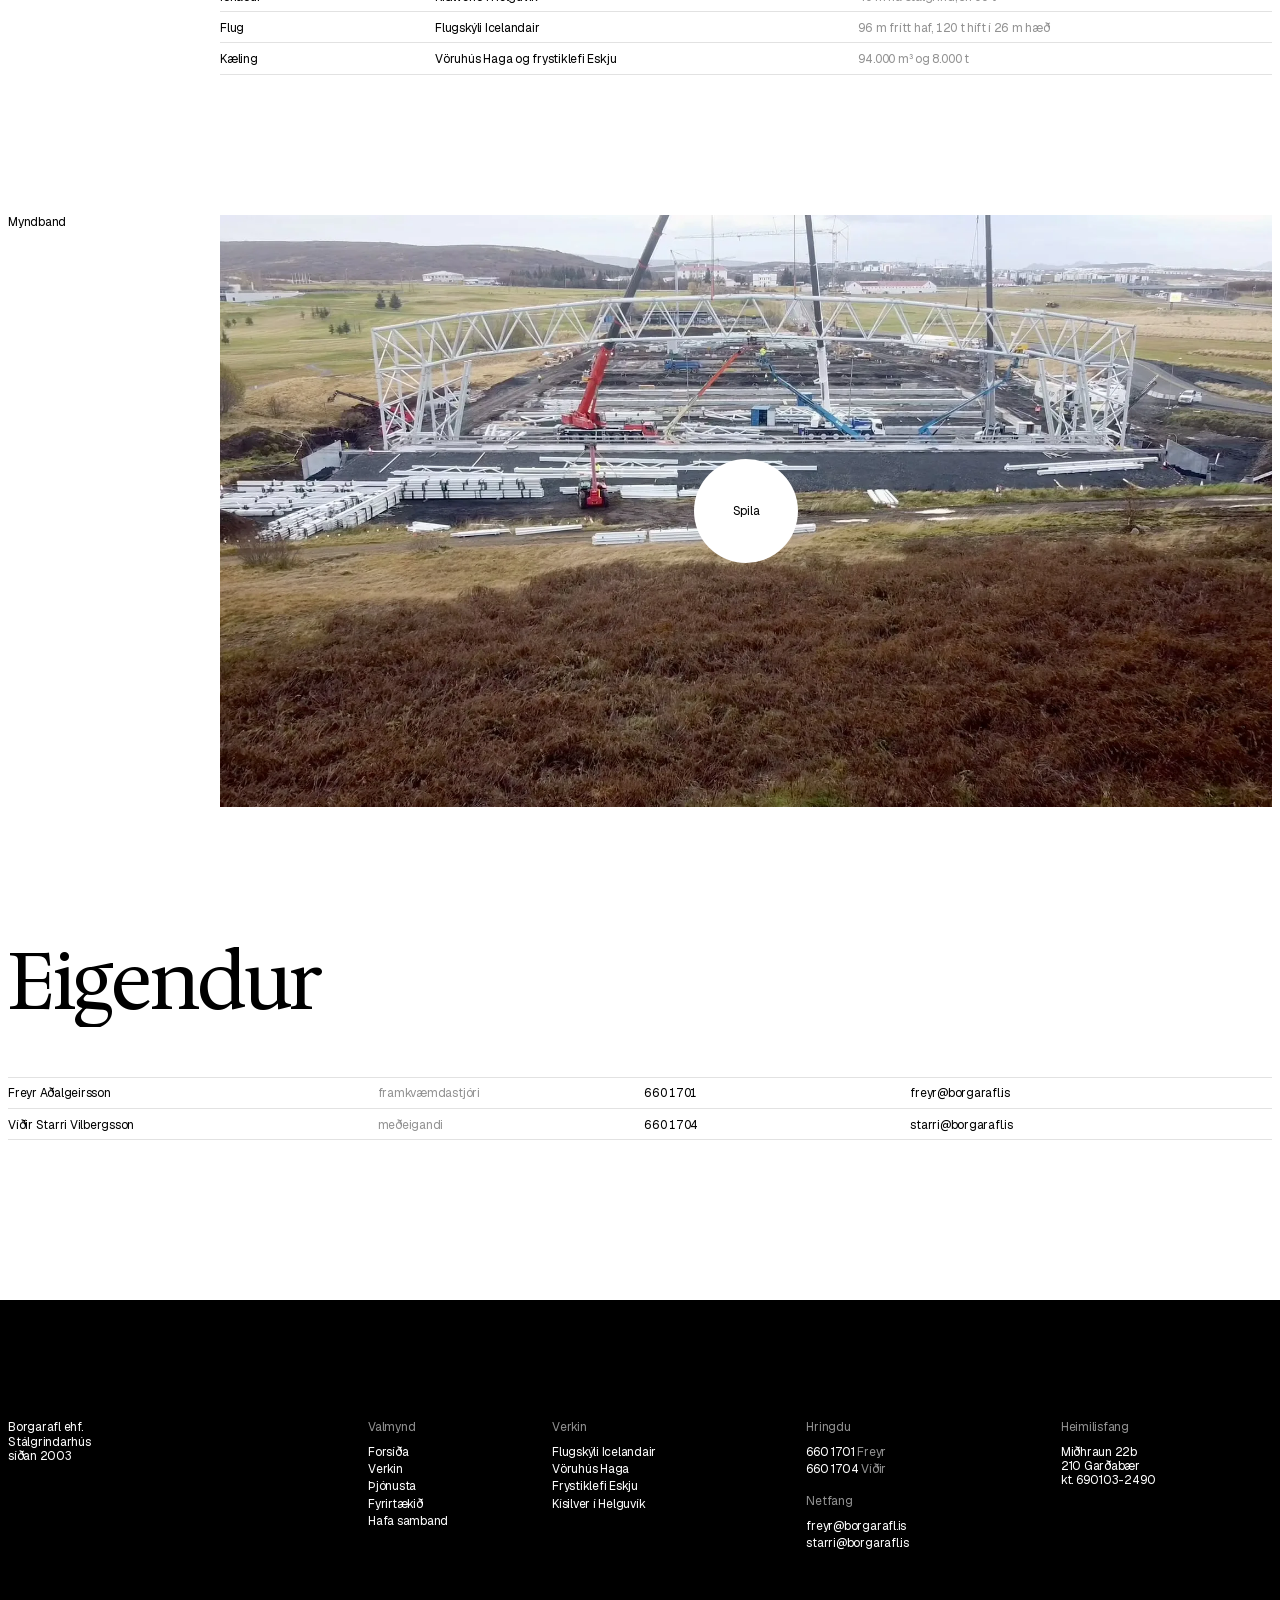
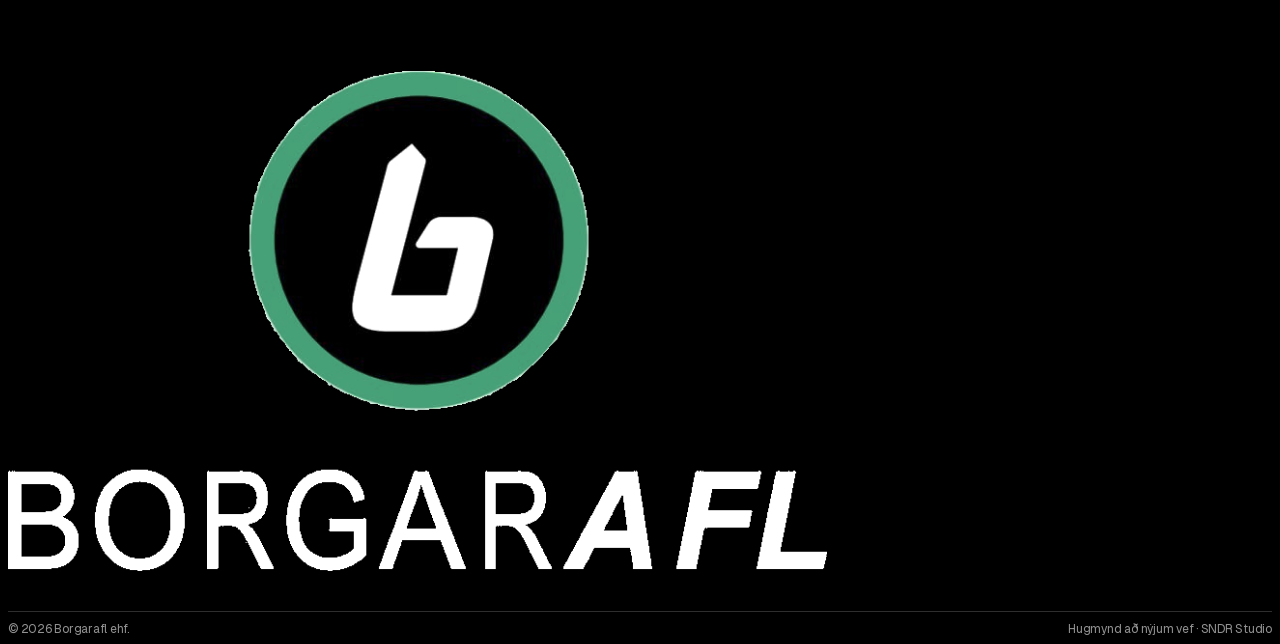
==== commit ad44465e: "Deploy a4595b0 (noindex preview)" ====
--- a/fyrirtaekid/index.html
+++ b/fyrirtaekid/index.html
@@ -4,119 +4,78 @@
 <meta charset="utf-8">
 <meta name="viewport" content="width=device-width, initial-scale=1, viewport-fit=cover">
 <title>Fyrirtækið · Borgarafl</title>
-<meta name="description" content="Borgarafl var stofnað 2003 og hefur komið að flestum stærstu stálgrindarhúsum landsins.">
+<meta name="description" content="Borgarafl var stofnað 2003 og hefur komið að flestum af stærstu stálgrindarhúsum landsins.">
 <meta name="robots" content="noindex, nofollow">
-<meta name="theme-color" content="#0f1412">
+<meta name="theme-color" content="#000000">
 <meta name="format-detection" content="telephone=no">
 <link rel="icon" href="../assets/img/favicon-32.png" sizes="32x32" type="image/png">
 <link rel="apple-touch-icon" href="../assets/img/apple-touch-icon.png">
-<link rel="preload" href="../assets/fonts/NunitoSans-Variable.woff2" as="font" type="font/woff2" crossorigin>
-<script>document.documentElement.classList.replace('no-js','js')</script>
+<link rel="preload" href="../assets/fonts/Geist-latin.woff2" as="font" type="font/woff2" crossorigin>
+<link rel="preload" href="../assets/fonts/Hedvig-latin.woff2" as="font" type="font/woff2" crossorigin>
+<script>var d=document.documentElement;d.classList.replace('no-js','js');if(!matchMedia('(prefers-reduced-motion: reduce)').matches){d.classList.add('from-wipe');try{if(!sessionStorage.getItem('bwipe'))d.classList.add('is-load')}catch(e){d.classList.add('is-load')}}</script>
 <script src="../assets/vendor/focus-guard.js"></script>
 <link rel="stylesheet" href="../assets/vendor/focus-guard.css">
-<link rel="stylesheet" href="../assets/css/site.css?v=mwh3ravx">
+<link rel="stylesheet" href="../assets/css/site.css?v=mwh8a9h1">
 </head>
 <body class="is-inner">
 <a class="skip" href="#main">Fara í efni</a>
+<div class="wipe" aria-hidden="true"><img class="wipe_mark" src="../assets/img/logo-mark.png" alt="" width="352" height="352"></div>
 <header class="hdr" data-hdr>
-  <div class="wrapper hdr_in">
-    <button class="hdr_burger" type="button" aria-expanded="false" aria-controls="menu" data-menu-open><span class="lines" aria-hidden="true"><i></i><i></i><i></i></span><span class="hdr_lbl">Valmynd</span></button>
-    <a class="brand" href="../" aria-label="Borgarafl, forsíða">
-      <span class="brand_full"><img class="l-light" src="../assets/img/logo-white.png" alt="" width="848" height="518"><img class="l-dark" src="../assets/img/logo.png" alt="" width="848" height="518"></span>
-      <span class="brand_mark"><img src="../assets/img/logo-mark.png" alt="" width="352" height="352"></span>
-    </a>
-    <a class="hdr_tel" href="tel:+3546601701"><span class="hdr_lbl">660 1701</span><svg class="ic" viewBox="0 0 16 16" aria-hidden="true"><path d="M4.2 1.8l2 2.6-1.3 1.6a8.6 8.6 0 0 0 5.1 5.1l1.6-1.3 2.6 2-1.2 2.2C7.6 14.3 1.7 8.4 2 3z" fill="none" stroke="currentColor" stroke-width="1.4" stroke-linejoin="round"/></svg></a>
-  </div>
+  <a class="brand" href="../" aria-label="Borgarafl, forsíða" translate="no" data-wipe>
+    <span class="brand_full"><img class="l-light" src="../assets/img/logo-white.png" alt="" width="848" height="518"><img class="l-dark" src="../assets/img/logo.png" alt="" width="848" height="518"></span>
+    <span class="brand_mark"><img src="../assets/img/logo-mark.png" alt="" width="352" height="352"></span>
+  </a>
+  <nav class="nav" aria-label="Aðalvalmynd"><ul><li class="is-idx"><a class="link" href="../" data-wipe>Forsíða</a><span class="cm">,</span></li><li class=""><a class="link" href="../verkin/" data-wipe>Verkin</a><span class="cm">,</span></li><li class=""><a class="link" href="../thjonusta/" data-wipe>Þjónusta</a><span class="cm">,</span></li><li class=""><a class="link is-cur" href="../fyrirtaekid/" aria-current="page" data-wipe>Fyrirtækið</a><span class="cm">,</span></li><li class=""><a class="link" href="../hafa-samband/" data-wipe>Hafa samband</a></li></ul></nav>
 </header>
-<div class="menu" id="menu" role="dialog" aria-modal="true" aria-label="Valmynd" hidden>
-  <div class="menu_veil" data-menu-close></div>
-  <nav class="menu_panel" tabindex="-1" aria-label="Aðalvalmynd">
-    <button class="menu_close" type="button" data-menu-close><span class="lines is-cross" aria-hidden="true"><i></i><i></i></span><span>Loka</span></button>
-    <div class="menu_grid">
-      <ul class="menu_list"><li><a href="../">Forsíða</a></li><li><a href="../verkin/">Verkin</a></li><li><a href="../thjonusta/">Þjónusta</a></li><li><a href="../fyrirtaekid/" aria-current="page">Fyrirtækið</a></li><li><a href="../hafa-samband/">Hafa samband</a></li></ul>
-      <div class="menu_side">
-        <p class="menu_h">Verkin</p>
-        <ul><li><a href="../verkin/flugskyli-icelandair/">Flugskýli Icelandair</a></li><li><a href="../verkin/voruhus-haga/">Vöruhús Haga</a></li><li><a href="../verkin/frystiklefi-eskju/">Frystiklefi Eskju</a></li><li><a href="../verkin/kisilver-helguvik/">Kísilver í Helguvík</a></li></ul>
-        <p class="menu_h">Hafa samband</p>
-        <ul><li><a href="tel:+3546601701">660 1701</a></li><li><a href="tel:+3546601704">660 1704</a></li><li><a href="mailto:freyr@borgarafl.is">freyr@borgarafl.is</a></li><li><a href="mailto:starri@borgarafl.is">starri@borgarafl.is</a></li></ul>
-      </div>
-    </div>
-  </nav>
-</div>
 <main id="main">
 
-<section class="hero" data-snap>
-  <div class="hero_media"><img class="cover" width="1600" height="1200" src="../assets/img/gula-1.webp" srcset="../assets/img/gula-1-s.webp 760w, ../assets/img/gula-1.webp 1600w" sizes="100vw" alt="Stálgrind rís við fjallshlíð" fetchpriority="high" decoding="async"></div>
-  <div class="section-heading"><div class="section-heading-text">
-    <h1 class="hero_t">Stálgrindarhús síðan 2003</h1>
-  </div></div>
-  <a class="scroll-down" href="#" data-down aria-label="Skruna niður"><span class="round"><span class="arrow primera"></span><span class="arrow segunda"></span></span></a>
+<section class="ahero" data-theme="dark">
+  <div class="hero_media" data-hero-media><img class="cover" width="1600" height="1200" src="../assets/img/gula-1.webp" srcset="../assets/img/gula-1-s.webp 760w, ../assets/img/gula-1.webp 1600w" sizes="100vw" alt="Stálgrind rís" fetchpriority="high" decoding="async"></div>
+  <h1 class="t-serif-xl ahero_t" data-lines>Stálgrindarhús, mannskapur og kranar, síðan 2003.</h1>
 </section>
-<section class="header-text with-padding">
-  <div class="wrapper">
-    <h2 class="ht_t">Leiðandi í uppsetningu stálgrindarhúsa</h2>
-    <div class="ht_body">
-      <p>Borgarafl var stofnað árið 2003 og hefur komið að flestum stærstu stálgrindarhúsum landsins, í samvinnu við aðalverktaka á borð við ÍAV, Ístak, ÞG verk og Eykt.</p>
-      <p>Við erum með sérþjálfaða starfsmenn til uppsetningar á stálgrindarhúsum og öflugan tækjakost, til að tryggja hraða og góða þjónustu.</p>
-    </div>
+<section class="facts">
+  <dl class="facts_dl ui">
+    <div><dt>Stofnað</dt><dd>2003</dd></div>
+    <div><dt>Eigendur</dt><dd>Freyr Aðalgeirsson<br>Víðir Starri Vilbergsson</dd></div>
+    <div><dt>Heimili</dt><dd>Miðhraun 22b, 210 Garðabær</dd></div>
+  </dl>
+  <p class="t-serif-l facts_p" data-lines>Borgarafl var stofnað árið 2003 og hefur alla tíð verið leiðandi í uppsetningu stálgrindarhúsa á Íslandi, í samvinnu við aðalverktaka á borð við ÍAV, Ístak, ÞG verk og Eykt. Við erum með sérþjálfaða starfsmenn og öflugan tækjakost til að tryggja hraða og góða þjónustu.</p>
+</section>
+<section class="tbl-sec" id="saga">
+  <h2 class="t-serif-xl" data-lines>Sagan í verkum</h2>
+  <div class="tbl" data-rows><ul>
+    <li class="row"><span class="row_in row_in-3"><span>2003</span><span>Borgarafl stofnað</span><span class="mute">Sala og uppsetning stálgrindarhúsa</span></span><i class="rule"></i></li><li class="row"><span class="row_in row_in-3"><span>Íþróttir</span><span>Egilshöll, Kórinn, Vífilshöll</span><span class="mute">Knattspyrnuhúsin á Akureyri og í Vestmannaeyjum</span></span><i class="rule"></i></li><li class="row"><span class="row_in row_in-3"><span>Iðnaður</span><span>Kísilverið í Helguvík</span><span class="mute">40 m há stálgrind, 3.700 t</span></span><i class="rule"></i></li><li class="row"><span class="row_in row_in-3"><span>Flug</span><span>Flugskýli Icelandair</span><span class="mute">96 m frítt haf, 120 t híft í 26 m hæð</span></span><i class="rule"></i></li><li class="row"><span class="row_in row_in-3"><span>Kæling</span><span>Vöruhús Haga og frystiklefi Eskju</span><span class="mute">94.000 m³ og 8.000 t</span></span><i class="rule"></i></li>
+  </ul></div>
+</section>
+<section class="film" id="myndband">
+  <p class="ui lbl">Myndband</p>
+  <div class="film_box" data-video="478034598">
+    <img class="cover" width="1920" height="1080" src="../assets/img/film-poster.webp" srcset="../assets/img/film-poster-s.webp 760w, ../assets/img/film-poster.webp 1920w" sizes="100vw" alt="Loftmynd af uppsetningu stálgrindarhúss" loading="lazy" decoding="async">
+    <button class="film_play ui" type="button" aria-label="Spila myndband"><span>Spila</span></button>
   </div>
 </section>
-<section class="generation" id="saga" aria-label="Saga Borgarafls" data-light>
-  <div class="text-image-container">
-    <div class="wrapper">
-      <div class="years"><p class="year">2003</p></div>
-      <div class="text-body"><h3>Borgarafl stofnað</h3><p>Fyrirtækið var stofnað til að selja og reisa stálgrindarhús, frá upphafi í samvinnu við stærstu verktaka landsins.</p></div>
-      <figure class="generation-image"><span class="gen_mark"><img src="../assets/img/logo-mark.png" alt="" width="352" height="352" loading="lazy"></span></figure>
-    </div>
-  </div><div class="text-image-container">
-    <div class="wrapper">
-      <div class="years"><p class="year">Íþróttahús</p></div>
-      <div class="text-body"><h3>Egilshöll, Kórinn og Vífilshöll</h3><p>Uppsetning Egilshallar í Reykjavík, Kórsins í Kópavogi og Vífilshallar í Garðabæ, auk knattspyrnuhúsanna á Akureyri og í Vestmannaeyjum.</p></div>
-      <figure class="generation-image"><img class="cover" width="1600" height="1200" src="../assets/img/boginn-1.webp" srcset="../assets/img/boginn-1-s.webp 760w, ../assets/img/boginn-1.webp 1600w" sizes="(min-width: 960px) 40vw, 100vw" alt="Egilshöll, Kórinn og Vífilshöll" loading="lazy" decoding="async"></figure>
-    </div>
-  </div><div class="text-image-container">
-    <div class="wrapper">
-      <div class="years"><p class="year">Iðnaður</p></div>
-      <div class="text-body"><h3>Kísilverið í Helguvík</h3><p>Kerskáli kísilversins: stálgrind um 40 metra há og 3.700 tonn að þyngd.</p></div>
-      <figure class="generation-image"><img class="cover" width="1600" height="1068" src="../assets/img/helguvik-2.webp" srcset="../assets/img/helguvik-2-s.webp 760w, ../assets/img/helguvik-2.webp 1600w" sizes="(min-width: 960px) 40vw, 100vw" alt="Kísilverið í Helguvík" loading="lazy" decoding="async"></figure>
-    </div>
-  </div><div class="text-image-container">
-    <div class="wrapper">
-      <div class="years"><p class="year">Flug</p></div>
-      <div class="text-body"><h3>Flugskýli Icelandair</h3><p>Breiðasta hús landsins án innsúlna, um 96 metrar frítt haf. Þyngsta hífið um 120 tonn í 26 metra hæð.</p></div>
-      <figure class="generation-image"><img class="cover" width="1600" height="1200" src="../assets/img/icelandair-1.webp" srcset="../assets/img/icelandair-1-s.webp 760w, ../assets/img/icelandair-1.webp 1600w" sizes="(min-width: 960px) 40vw, 100vw" alt="Flugskýli Icelandair" loading="lazy" decoding="async"></figure>
-    </div>
-  </div><div class="text-image-container">
-    <div class="wrapper">
-      <div class="years"><p class="year">Kæling</p></div>
-      <div class="text-body"><h3>Hagar og Eskja</h3><p>Viðbygging vöruhúss Haga, um 94.000 m³, og 8.000 tonna frystiklefi Eskju á Eskifirði þar sem Borgarafl flutti líka inn efnið.</p></div>
-      <figure class="generation-image"><img class="cover" width="1600" height="1200" src="../assets/img/eskja-2.webp" srcset="../assets/img/eskja-2-s.webp 760w, ../assets/img/eskja-2.webp 1600w" sizes="(min-width: 960px) 40vw, 100vw" alt="Hagar og Eskja" loading="lazy" decoding="async"></figure>
-    </div>
-  </div>
-</section>
-<section class="video with-margin" id="myndband" aria-label="Myndband frá Borgarafli">
-  <div class="wrapper"><div class="video-body" data-video="478034598">
-    <div class="videoWrapper"><img class="cover poster" width="1920" height="1080" src="../assets/img/film-poster.webp" srcset="../assets/img/film-poster-s.webp 760w, ../assets/img/film-poster.webp 1920w" sizes="100vw" alt="Loftmynd af uppsetningu stálgrindarhúss" loading="lazy" decoding="async"></div>
-    <button class="play-btn" type="button" aria-label="Spila myndband" aria-pressed="false">
-      <svg viewBox="0 0 134 134" aria-hidden="true"><circle class="st0" cx="67" cy="67" r="66"/><circle cx="67" cy="67" r="66" fill="none" stroke="#fff" stroke-width="1.5"/><path class="pb_play" d="M56 46l32 21-32 21z" fill="#fff"/><g class="pb_close" stroke="#fff" stroke-width="3"><path d="M52 52l30 30M82 52L52 82"/></g></svg>
-    </button>
-  </div></div>
+<section class="people">
+  <h2 class="t-serif-xl" data-lines>Eigendur</h2>
+  <div class="tbl" data-rows><ul>
+    <li class="row"><span class="row_in row_in-4"><span>Freyr Aðalgeirsson</span><span class="mute">framkvæmdastjóri</span><a class="link" href="tel:+3546601701">660 1701</a><a class="link" href="mailto:freyr@borgarafl.is">freyr@borgarafl.is</a></span><i class="rule"></i></li><li class="row"><span class="row_in row_in-4"><span>Víðir Starri Vilbergsson</span><span class="mute">meðeigandi</span><a class="link" href="tel:+3546601704">660 1704</a><a class="link" href="mailto:starri@borgarafl.is">starri@borgarafl.is</a></span><i class="rule"></i></li>
+  </ul></div>
 </section>
 </main>
-<footer class="ftr" data-snap>
-  <div class="ftr_logo wrapper"><a href="../" aria-label="Borgarafl, forsíða"><img src="../assets/img/logo-white.png" alt="Borgarafl" width="848" height="518" loading="lazy"></a></div>
-  <div class="wrapper ftr_in">
-    <div class="ftr_content">
-      <div class="ftr_menu"><h3>Verkin</h3><ul><li><a href="../verkin/?flokkur=flug">Flugskýli</a></li><li><a href="../verkin/?flokkur=idnadur">Iðnaður</a></li><li><a href="../verkin/?flokkur=voruhus">Vöruhús og kæling</a></li></ul></div>
-      <div class="ftr_menu"><h3>Verkefni</h3><ul><li><a href="../verkin/flugskyli-icelandair/">Flugskýli Icelandair</a></li><li><a href="../verkin/voruhus-haga/">Vöruhús Haga</a></li><li><a href="../verkin/frystiklefi-eskju/">Frystiklefi Eskju</a></li><li><a href="../verkin/kisilver-helguvik/">Kísilver í Helguvík</a></li></ul></div>
-      <div class="ftr_menu"><h3>Þjónusta</h3><ul><li><a href="../thjonusta/">Sala á stálgrindarhúsum</a></li><li><a href="../thjonusta/">Uppsetning stálgrinda</a></li><li><a href="../thjonusta/">Sérþjálfaður mannskapur</a></li><li><a href="../thjonusta/">Tækjakostur</a></li></ul></div>
-      <div class="ftr_menu"><h3><a href="../fyrirtaekid/">Fyrirtækið</a></h3></div>
-      <div class="ftr_menu ftr_side"><ul><li><a href="../fyrirtaekid/#saga">Sagan</a></li><li><a href="../fyrirtaekid/#myndband">Myndband</a></li><li><a href="../hafa-samband/">Hafa samband</a></li></ul>
-        <h3 class="ftr_call">Hringdu</h3><ul><li><a href="tel:+3546601701">660 1701</a></li><li><a href="tel:+3546601704">660 1704</a></li></ul></div>
-    </div>
-    <div class="ftr_info"><div><p>© 2026 Borgarafl ehf.</p><p>kt. 690103-2490</p><p>Miðhraun 22b, 210 Garðabær</p></div><a class="sndr" href="https://sndrstudio.is" rel="noopener">Hugmynd að nýjum vef · SNDR Studio</a></div>
+<footer class="ftr" data-theme="dark">
+  <div class="ftr_cols">
+    <p class="ftr_name">Borgarafl ehf.<br>Stálgrindarhús<br>síðan 2003</p>
+    <div><h2 class="lbl">Valmynd</h2><ul><li><a class="link" href="../" data-wipe>Forsíða</a></li><li><a class="link" href="../verkin/" data-wipe>Verkin</a></li><li><a class="link" href="../thjonusta/" data-wipe>Þjónusta</a></li><li><a class="link" href="../fyrirtaekid/" data-wipe>Fyrirtækið</a></li><li><a class="link" href="../hafa-samband/" data-wipe>Hafa samband</a></li></ul></div>
+    <div><h2 class="lbl">Verkin</h2><ul><li><a class="link" href="../verkin/flugskyli-icelandair/" data-wipe>Flugskýli Icelandair</a></li><li><a class="link" href="../verkin/voruhus-haga/" data-wipe>Vöruhús Haga</a></li><li><a class="link" href="../verkin/frystiklefi-eskju/" data-wipe>Frystiklefi Eskju</a></li><li><a class="link" href="../verkin/kisilver-helguvik/" data-wipe>Kísilver í Helguvík</a></li></ul></div>
+    <div><h2 class="lbl">Hringdu</h2><ul><li><a class="link" href="tel:+3546601701">660 1701</a> <span class="mute">Freyr</span></li><li><a class="link" href="tel:+3546601704">660 1704</a> <span class="mute">Víðir</span></li></ul>
+      <h2 class="lbl lbl-2">Netfang</h2><ul><li><a class="link" href="mailto:freyr@borgarafl.is">freyr@borgarafl.is</a></li><li><a class="link" href="mailto:starri@borgarafl.is">starri@borgarafl.is</a></li></ul></div>
+    <div><h2 class="lbl">Heimilisfang</h2><p>Miðhraun 22b<br>210 Garðabær<br>kt. 690103-2490</p></div>
   </div>
+  <div class="ftr_logo" data-rise><img src="../assets/img/logo-white.png" alt="Borgarafl" width="848" height="518" loading="lazy"></div>
+  <div class="ftr_base"><p>© 2026 Borgarafl ehf.</p><a class="link" href="https://sndrstudio.is" rel="noopener">Hugmynd að nýjum vef · SNDR Studio</a></div>
 </footer>
-<script src="../assets/js/main.js?v=mwh3ravx" defer></script>
+<script src="../assets/vendor/gsap.min.js" defer></script>
+<script src="../assets/vendor/ScrollTrigger.min.js" defer></script>
+<script src="../assets/vendor/lenis.min.js" defer></script>
+<script src="../assets/js/main.js?v=mwh8a9h1" defer></script>
 </body>
 </html>
--- a/assets/css/site.css
+++ b/assets/css/site.css
@@ -1,309 +1,399 @@
-/* Borgarafl prototype. Every value marked "MHB" is lifted from royalmhb.com theme style.css (teardown
-   _docs/borgarafl-2026-11-14/TEARDOWN-MHB.md). Colours are MHB's roles re-hued to Borgarafl's logo green. */
-@font-face { font-family: 'Nunito Sans'; src: url(../fonts/NunitoSans-Variable.woff2) format('woff2'); font-weight: 200 1000; font-display: swap; }
+/* Borgarafl v3 — Kononenko system (tokens: _docs/borgarafl-2026-11-15/DESIGN.md) */
+@font-face { font-family: 'Geist'; src: url('../fonts/Geist-latin.woff2') format('woff2'); font-weight: 100 900; font-display: swap; }
+@font-face { font-family: 'Hedvig'; src: url('../fonts/Hedvig-latin.woff2') format('woff2'); font-weight: 400; font-display: swap; }
 
 :root {
-  --plum: #18201c;        /* MHB #291D31 (header-text, overview-header, project-details, menu) */
-  --plum-deep: #0f1412;   /* MHB #160F1A (footer) */
-  --ink: #141b18;         /* MHB #211628 text / #291D31 headings on white */
-  --grey: #f7f7f7;        /* MHB #F7F7F7 */
-  --accent: #5ca885;      /* MHB #FBB800, from the Borgarafl logo */
-  --hair: #6f6f6f;        /* MHB header hairline */
-  --ease: cubic-bezier(0.22, 1, 0.36, 1); /* MHB brand lockup */
-  --h1: clamp(1.875rem, -0.4688rem + 7.5vw, 3.75rem); /* MHB h1 */
+  --bk: #000; --wh: #fff; --gr: #eee; --gr2: #e2e2e2; --gr3: #929292;
+  --sans: 'Geist', 'Helvetica Neue', Arial, sans-serif;
+  --serif: 'Hedvig', Georgia, serif;
+  --ease: cubic-bezier(0.17, 0.84, 0.44, 1);
+  --m: 8px;               /* outer margin + column gap (K) */
+  --col: calc((100vw - var(--m) * 13) / 12);
+  --hdr: 62px;
 }
 *, *::before, *::after { box-sizing: border-box; }
-html { -webkit-text-size-adjust: 100%; background: var(--plum-deep); } /* dark behind iOS overscroll + toolbar, never a white strip under the footer */
-body { margin: 0; background: #fff; color: #000; min-height: 100vh; font: 400 1rem/1.75 'Nunito Sans', system-ui, sans-serif; -webkit-font-smoothing: antialiased; }
+html { -webkit-text-size-adjust: 100%; text-size-adjust: 100%; -webkit-tap-highlight-color: transparent; }
+a, button { touch-action: manipulation; }
+[id] { scroll-margin-top: 80px; }
+html.lenis, html.lenis body { height: auto; }
+.lenis.lenis-smooth { scroll-behavior: auto !important; }
+.lenis.lenis-stopped { overflow: hidden; }
+body { margin: 0; background: var(--wh); color: var(--bk); font: 400 12px/1.2 var(--sans); letter-spacing: -0.02em; -webkit-font-smoothing: antialiased; overflow-x: clip; }
 img { display: block; max-width: 100%; height: auto; }
-a { color: inherit; transition: opacity 0.3s ease; } /* MHB a: opacity .3s ease */
-h1, h2, h3, h4 { font-family: 'Nunito Sans', sans-serif; line-height: 1; font-weight: 700; color: var(--ink); margin: 0 0 0.625rem; }
-h1 { font-size: var(--h1); margin-bottom: 1.25rem; }
-h2 { font-size: 1.875rem; }
-p { margin: 0 0 1rem; }
-ul, ol, dl, dd, figure { margin: 0; padding: 0; list-style: none; }
-button { font: inherit; color: inherit; background: none; border: 0; padding: 0; cursor: pointer; }
-[id] { scroll-margin-top: 5.5rem; } /* jump links land below the fixed header */
-.skip { position: absolute; left: 1rem; top: -4rem; z-index: 300; background: #fff; color: #000; padding: .6rem 1rem; }
-.skip:focus { top: 1rem; }
-.ic { width: 1rem; height: 1rem; flex: none; }
-
-/* MHB .wrapper: calc(100% - 4rem) → -6rem @48rem → -8rem @60rem, max 98.125rem */
-.wrapper { width: calc(100% - 4rem); max-width: 98.125rem; margin: 0 auto; position: relative; }
-@media (min-width: 48rem) { .wrapper { width: calc(100% - 6rem); } }
-@media (min-width: 60rem) { .wrapper { width: calc(100% - 8rem); } }
-/* MHB .with-margin / .with-padding */
-.with-margin { margin: 2rem 0; }
-@media (min-width: 48rem) { .with-margin { margin: 3rem 0; } }
-@media (min-width: 60rem) { .with-margin { margin: 4rem 0; } }
-@media (min-width: 90rem) { .with-margin { margin: 8rem 0; } }
-.with-padding { padding: 6rem 0; }
-@media (min-width: 48rem) { .with-padding { padding: 3rem 0; } }
-@media (min-width: 60rem) { .with-padding { padding: 4rem 0; } }
-@media (min-width: 90rem) { .with-padding { padding: 8rem 0; } }
-
-/* MHB .btn: 0.875rem, padding .875rem 1.875rem, radius 23px, min-width 280px; label slides, chevron follows */
-.btn { position: relative; display: inline-flex; align-items: center; justify-content: center; gap: 10px; min-width: min(280px, 100%); padding: 0.875rem 1.875rem; border-radius: 23px; background: #000; color: #fff; border: 0.0625rem solid #000; font-size: 0.875rem; font-weight: 600; line-height: 1; text-decoration: none; overflow: hidden; transition: all 0.3s ease-in-out; }
-.btn span { position: relative; left: 0; transition: left 0.4s ease-in-out; }
-.btn_next { width: 12px; height: 12px; position: relative; left: 0; transition: all 0.4s ease-in-out; }
-.btn-accent { background: var(--accent); border-color: var(--accent); color: #000; min-width: min(14rem, 100%); }
-@media (hover: hover) {
-  .btn:hover span { left: -4px; }
-  .btn:hover .btn_next { left: 4px; }
-  .btn-accent:hover { background: #000; border-color: #000; color: #fff; }
-  .btn-accent:hover .btn_next { color: var(--accent); }
-  .btn:not(.btn-accent):hover { background: var(--accent); border-color: var(--accent); color: #000; }
+a { color: inherit; text-decoration: none; }
+button { font: inherit; color: inherit; background: none; border: 0; padding: 0; cursor: pointer; letter-spacing: inherit; }
+h1, h2, h3, p, ul, dl, dd, figure { margin: 0; padding: 0; }
+ul { list-style: none; }
+sup { font-size: 12px; vertical-align: top; letter-spacing: -0.02em; font-family: var(--sans); }
+.sr { position: absolute; width: 1px; height: 1px; overflow: hidden; clip: rect(0 0 0 0); white-space: nowrap; }
+.skip { position: fixed; left: var(--m); top: -60px; z-index: 100; background: var(--bk); color: var(--wh); padding: 10px 14px; }
+.skip:focus { top: var(--m); }
+:focus-visible { outline: 1px solid currentColor; outline-offset: 3px; }
+.cover { width: 100%; height: 100%; object-fit: cover; }
+
+/* type (K scale at 1440, fluid) */
+.ui { font: 400 12px/1.2 var(--sans); letter-spacing: -0.02em; }
+.mute { color: var(--gr3); }
+.lbl { font: 400 12px/1.2 var(--sans); letter-spacing: -0.02em; }
+.t-display { font: 400 clamp(2.4rem, 9.115vw, 8.2rem)/0.7 var(--sans); letter-spacing: -0.03em; }
+.t-serif-xl { font: 400 clamp(2rem, 6.146vw, 5.53rem)/0.9 var(--serif); letter-spacing: -0.03em; }
+.t-h4 { font: 400 clamp(2rem, 4.167vw, 3.75rem)/0.8 var(--sans); letter-spacing: -0.03em; }
+.t-serif-l { font: 400 clamp(1.25rem, 1.95vw, 1.75rem)/1.05 var(--serif); letter-spacing: -0.02em; }
+.t-display, .t-h4 { padding-bottom: .08em; }
+.t-display, .t-serif-xl, .t-h4 { text-wrap: balance; }
+.t-serif-l { text-wrap: pretty; }
+.row_in, .ring_stats, .wk_cap, .hero_fig { font-variant-numeric: tabular-nums; }
+
+/* line masks (split by main.js) */
+.ln-m { display: block; overflow: hidden; padding-bottom: .12em; margin-bottom: -.12em; }
+.ln { display: block; will-change: transform; }
+
+/* links: underline draws (K .link) */
+.link { position: relative; display: inline-block; }
+.link::after { content: ''; position: absolute; left: 0; right: 0; bottom: -1px; height: 1px; background: currentColor; transform: scaleX(0); transform-origin: right; transition: transform .6s var(--ease); }
+.link:hover::after, .link.is-cur::after { transform: scaleX(1); transform-origin: left; }
+
+/* ---------- header ---------- */
+.hdr { position: fixed; inset: 0 0 auto 0; z-index: 50; display: flex; justify-content: space-between; align-items: flex-start; padding: max(var(--m), env(safe-area-inset-top)) max(var(--m), env(safe-area-inset-right)) var(--m) max(var(--m), env(safe-area-inset-left)); pointer-events: none; color: var(--bk); }
+.hdr > * { pointer-events: auto; }
+.brand { position: relative; display: block; width: 76px; height: 46px; }
+.brand_full, .brand_mark { position: absolute; left: 0; top: 0; transition: opacity .6s var(--ease), transform .6s var(--ease); }
+.brand_full img { width: 76px; height: auto; }
+.brand_full .l-light { display: none; }
+.brand_mark { opacity: 0; transform: scale(.6); transform-origin: left top; }
+.brand_mark img { width: 30px; height: 30px; }
+.hdr.is-small .brand_full { opacity: 0; transform: scale(.8); }
+.hdr.is-small .brand_mark { opacity: 1; transform: none; }
+.hdr.on-dark { color: var(--wh); }
+.hdr.on-dark .brand_full .l-light { display: block; }
+.hdr.on-dark .brand_full .l-dark { display: none; }
+.nav { color: #fff; mix-blend-mode: difference; }
+.nav ul { display: flex; flex-wrap: wrap; justify-content: flex-end; }
+.nav li { display: flex; }
+.nav .cm { margin-right: .3em; }
+.nav a { padding: 2px 0; }
+
+/* ---------- page wipe (K wipeFront .8,0,.2,1) ---------- */
+.wipe { position: fixed; inset: 0; z-index: 90; background: var(--bk); pointer-events: none; clip-path: inset(100% 0 0 0); }
+.from-wipe .wipe { clip-path: inset(0 0 0 0); animation: wipesafe 0s 3.5s forwards; } /* if scripts never run, never leave the page covered */
+@keyframes wipesafe { to { clip-path: inset(0 0 100% 0); } }
+.wipe_mark { position: absolute; left: 50%; top: 50%; width: 44px; height: 44px; margin: -22px 0 0 -22px; opacity: 0; transition: opacity .6s var(--ease); }
+.is-load .wipe { background: var(--wh); }
+.is-load .wipe_mark { opacity: 1; }
+
+/* ---------- hero ---------- */
+.hero { position: relative; height: 100vh; height: 100svh; min-height: 520px; overflow: hidden; color: var(--wh); background: #222; }
+.hero_media { position: absolute; inset: 0; overflow: hidden; }
+.hero_media > img { position: absolute; inset: 0; width: 100%; height: 100%; object-fit: cover; }
+.hero_media::after { content: ''; position: absolute; inset: 0; background: linear-gradient(180deg, rgba(0,0,0,.28) 0, rgba(0,0,0,0) 22%, rgba(0,0,0,0) 62%, rgba(0,0,0,.42) 100%); pointer-events: none; }
+.hero_film { position: absolute; inset: 0; opacity: 0; transition: opacity 1.2s var(--ease); overflow: hidden; }
+.hero_film.is-on { opacity: 1; }
+.hero_film iframe { position: absolute; left: 50%; top: 50%; width: max(100%, 177.78vh); height: max(100%, 56.25vw); transform: translate(-50%, -50%); border: 0; pointer-events: none; }
+.hero_in { position: absolute; inset: auto var(--m) var(--m) var(--m); display: flex; justify-content: space-between; align-items: flex-end; gap: 24px; z-index: 2; }
+.hero_fig { display: flex; flex-direction: column; align-items: flex-end; gap: 6px; text-align: right; }
+.hero_note { text-align: right; }
+
+/* ---------- statement ---------- */
+.stmt { padding: 140px var(--m) 0; text-align: center; }
+.stmt_cols { display: grid; grid-template-columns: repeat(2, minmax(0, 18em)); justify-content: center; gap: 0 calc(var(--col) * 1); margin: 44px auto 0; text-align: left; }
+.win { position: relative; overflow: hidden; }
+.win img { width: 100%; height: 100%; object-fit: cover; transform-origin: 50% 50%; }
+.win-wide { margin-top: 120px; height: 82vh; }
+.stmt-svc { padding-bottom: 80px; text-align: left; }
+.stmt-svc h2 { max-width: 22ch; }
+
+/* ---------- facts ---------- */
+.facts { display: grid; grid-template-columns: repeat(12, 1fr); gap: 80px var(--m); padding: 120px var(--m); }
+.facts_dl { grid-column: 1 / 7; display: grid; gap: 14px; align-content: start; }
+.facts_dl > div { display: grid; grid-template-columns: 1fr 2fr; gap: var(--m); }
+.facts_dl dt { color: var(--bk); font-family: var(--serif); }
+.facts_dl dd { max-width: 26em; }
+.facts_p { grid-column: 7 / 13; max-width: 24em; }
+.facts_dl-2 { grid-column: 1 / 13; grid-template-columns: repeat(3, 1fr); }
+.facts_dl-2 > div { grid-template-columns: 1fr 1.3fr; }
+
+/* ---------- table (K offices list) ---------- */
+.tbl-sec { padding: 60px var(--m) 140px; }
+.tbl-sec > h2 { max-width: 15ch; margin-bottom: 90px; }
+.tbl { display: grid; grid-template-columns: repeat(12, 1fr); gap: var(--m); }
+.tbl_lbl { grid-column: 1 / 3; }
+.tbl ul { grid-column: 3 / 13; }
+.row { position: relative; overflow: hidden; }
+.row_in { display: grid; grid-template-columns: 2fr 1.4fr 1.4fr 20px; gap: var(--m); padding: 9px 0 8px; align-items: center; }
+.row_in-3 { grid-template-columns: 1fr 2fr 2fr; }
+.row_in-4 { grid-template-columns: 1.4fr 1fr 1fr 1.4fr; }
+.row .rule { position: absolute; left: 0; right: 0; bottom: 0; height: 1px; background: var(--gr2); transform-origin: left; }
+.row a { display: block; transition: background-color .3s var(--ease), color .3s var(--ease); }
+.row a:hover { background: var(--bk); color: var(--wh); }
+.row a:hover .mute { color: #bbb; }
+.ar { width: 10px; height: 10px; justify-self: end; }
+.tbl ul .row:first-child::before { content: ''; position: absolute; left: 0; right: 0; top: 0; height: 1px; background: var(--gr2); }
+
+/* ---------- sketch (K "From Sketch to Strategy") ---------- */
+.sketch { position: relative; padding: 40px var(--m) 60px; }
+.sketch_stage { position: relative; width: min(100%, 1240px); margin: 0 auto; aspect-ratio: 4 / 3; max-height: 92vh; }
+.sketch_cv, .sketch_fb { position: absolute; inset: 0; width: 100%; height: 100%; object-fit: contain; }
+.sketch_fb { opacity: 0; }
+.no-webgl .sketch_fb, .reduce .sketch_fb { opacity: 1; }
+.sketch_t { margin-top: 48px; text-align: center; color: var(--bk); }
+
+/* ---------- prose ---------- */
+.prose { display: grid; grid-template-columns: repeat(12, 1fr); gap: 60px var(--m); padding: 100px var(--m) 140px; }
+.prose > h2 { grid-column: 4 / 13; max-width: 17ch; text-indent: 1.5em; }
+.prose_lbl { grid-column: 1 / 3; grid-row: 2; }
+.prose_p { grid-column: 9 / 13; grid-row: 2; max-width: 22em; text-indent: 1.5em; }
+.prose-r .prose_lbl, .prose-r .prose_p { grid-row: 1; }
+.prose-r .prose_p { grid-column: 3 / 8; }
+
+/* ---------- works (K selected projects, scattered) ---------- */
+.works { padding: 120px var(--m) 160px; }
+.works_t { margin-bottom: 60px; }
+.works_grid { display: grid; grid-template-columns: repeat(12, 1fr); gap: 0 var(--m); }
+.wk { display: block; position: relative; transition: opacity .6s var(--ease); }
+.wk_img { display: block; overflow: hidden; aspect-ratio: 4 / 3; background: var(--gr); }
+.wk_img img { transition: filter .6s var(--ease), opacity .6s var(--ease), transform 1.109s var(--ease); }
+.wk_cap { display: flex; justify-content: space-between; padding-top: 8px; }
+.wk-0 { grid-column: 1 / 5; }
+.wk-1 { grid-column: 7 / 11; margin-top: 18vh; }
+.wk-2 { grid-column: 2 / 6; margin-top: -4vh; }
+.wk-3 { grid-column: 9 / 13; margin-top: 10vh; }
+@media (hover: hover) and (pointer: fine) {
+  .works_grid:has(.wk:hover) .wk:not(:hover) .wk_img img { filter: grayscale(1) contrast(1.9) brightness(1.35); opacity: .28; }
+  .wk:hover .wk_img img { transform: scale(1.03); }
 }
-
-/* ---------- header (MHB: fixed, transparent, 1px #6f6f6f hairline 30px under the bar) ---------- */
-.hdr { position: fixed; inset: 0 0 auto; z-index: 100; padding: 0.875rem 0; color: #fff; transition: all 0.3s ease-in-out; }
-.hdr_in { display: flex; justify-content: space-between; align-items: center; min-height: 2.75rem; }
-.hdr_in::before { content: ''; position: absolute; left: 0; bottom: -30px; width: 100%; height: 1px; background: var(--hair); transition: background-color 0.3s ease-in-out; }
-.hdr_burger, .hdr_tel { display: flex; align-items: center; gap: 10px; text-decoration: none; min-height: 44px; text-shadow: 0 0 0.625rem rgba(0,0,0,.5); }
-.hdr_lbl { font-size: 0.875rem; margin-top: 2px; transition: color 0.3s ease; } /* MHB .header-burger-open p */
-.hdr_tel .ic { filter: drop-shadow(0 0 4px rgba(0,0,0,.5)); }
-@media (max-width: 47.99rem) { .hdr_tel .hdr_lbl { display: none; } }
-@media (max-width: 29.99rem) { .hdr_burger .hdr_lbl { display: none; } }
-.lines { position: relative; width: 18px; height: 12px; display: inline-block; }
-.lines i { position: absolute; left: 0; width: 100%; height: 1.5px; background: currentColor; transition: all 0.3s ease-in-out; box-shadow: 0 0 6px rgba(0,0,0,.35); }
-.lines i:nth-child(1) { top: 0; } .lines i:nth-child(2) { top: 5px; } .lines i:nth-child(3) { top: 10px; }
-.lines.is-cross i { box-shadow: none; } .lines.is-cross i:nth-child(1) { top: 5px; transform: rotate(45deg); } .lines.is-cross i:nth-child(2) { top: 5px; transform: rotate(-45deg); }
-/* Logo AS SENT (their stacked lockup, borgarwhite.png / borgar.png), never split or recoloured.
-   MHB's collapse timing: full lockup fades (opacity .75s ease-in-out, transform .8s) and the round mark alone
-   (their own favicon form) comes in at the centre (opacity .4s, transform .8s cubic-bezier(.22,1,.36,1)). */
-.brand { position: absolute; left: 50%; top: 50%; transform: translate(-50%, -50%); height: 3.5rem; display: block; }
-.brand_full { display: block; height: 100%; transition: opacity 0.75s ease-in-out, transform 0.8s var(--ease); filter: drop-shadow(0 0 0.625rem rgba(0,0,0,.45)); }
-.brand_full img { height: 100%; width: auto; max-width: none; }
-.brand_mark { position: absolute; top: 50%; left: 50%; width: 1.875rem; transform: translate(-50%, -50%) scale(.6); opacity: 0; transition: transform 0.8s var(--ease), opacity 0.4s ease-in-out; filter: drop-shadow(0 0 0.625rem rgba(0,0,0,.45)); }
-.hdr.fixed .brand_full { opacity: 0; transform: scale(.6); pointer-events: none; }
-.hdr.fixed .brand_mark { opacity: 1; transform: translate(-50%, -50%) scale(1); }
-.brand_full .l-dark { display: none; }
-.hdr.on-light .brand_full, .hdr.on-light .brand_full .l-light { display: none; }
-.hdr.on-light .brand_full .l-dark { display: block; }
-/* Deviation: MHB's white header vanishes over white sections; ours turns dark there */
-.hdr.on-light { color: var(--ink); }
-.hdr.on-light .hdr_burger, .hdr.on-light .hdr_tel { text-shadow: none; }
-.hdr.on-light .lines i { box-shadow: none; }
-/* logo is never recoloured: over light sections swap to their own dark wordmark (borgar.png); the round mark reads on both */
-.hdr.on-light .hdr_in::before { background: #cfcfcf; }
-.menu-open .hdr { opacity: 0; pointer-events: none; }
-
-/* ---------- menu (MHB .menu_left: panel from the left, 50% wide on desktop, plum .847 + blur 5px; veil rgba(0,0,0,.5)) ---------- */
-.menu { position: fixed; inset: 0; z-index: 200; }
-.menu[hidden] { display: none; }
-.menu_veil { position: absolute; inset: 0; background: rgba(0,0,0,.5); opacity: 0; transition: opacity 0.3s ease-in-out; }
-.menu_panel { position: absolute; inset: 0 auto 0 0; width: 100%; color: #fff; transform: translateX(-100%); transition: transform 0.5s ease; overflow-y: auto; overscroll-behavior: contain; padding: 0.875rem 2rem 3rem; outline: none; }
-.menu_panel { background: rgba(24, 32, 28, .847); backdrop-filter: blur(5px); -webkit-backdrop-filter: blur(5px); }
-@media (min-width: 60rem) { .menu_panel { width: 50%; padding: 0.875rem 4rem 4rem; } }
-.menu.is-open .menu_panel { transform: translateX(0); }
-.menu.is-open .menu_veil { opacity: 1; }
-.menu_close { display: flex; align-items: center; gap: 10px; min-height: 44px; margin-top: 0; font-size: 0.875rem; }
-.menu_grid { margin-top: 5rem; display: grid; gap: 3rem; }
-@media (min-width: 60rem) { .menu_grid { grid-template-columns: repeat(2, 1fr); gap: 100px; } }
-@media (min-width: 80rem) { .menu_grid { gap: 140px; } }
-.menu_list a { display: block; font-size: 1.875rem; font-weight: 700; line-height: 1.2; padding: .35rem 0; text-decoration: none; }
-.menu_list a[aria-current] { color: var(--accent); }
-.menu_side { font-size: 1rem; }
-.menu_side a { text-decoration: none; display: inline-block; padding: .2rem 0; }
-.menu_h { font-weight: 700; font-size: 1.125rem; margin: 0 0 .5rem; }
-.menu_side ul + .menu_h { margin-top: 2rem; }
-@media (hover: hover) { .menu a:hover { opacity: .7; } }
-
-/* ---------- hero (MHB .hero: 100dvh, centred .section-heading, padding 3.75rem 2rem 7rem) ---------- */
-.hero { position: relative; height: 100vh; height: 100dvh; min-height: 30rem; width: 100%; overflow: hidden; background: var(--plum); color: #fff; }
-.hero_media, .hero_slider { position: absolute; inset: 0; }
-.cover { position: absolute; inset: 0; width: 100%; height: 100%; object-fit: cover; }
-.hero_film { position: absolute; inset: 0; overflow: hidden; opacity: 0; transition: opacity 0.75s ease-in-out; }
-.hero_film.is-on { opacity: 1; }
-.hero_film iframe { position: absolute; top: 50%; left: 50%; width: max(100vw, 177.78vh); height: max(100vh, 56.25vw); transform: translate(-50%, -50%); border: 0; pointer-events: none; }
-.hero::after { content: ''; position: absolute; inset: 0; background: linear-gradient(180deg, rgba(0,0,0,.32) 0, rgba(0,0,0,.12) 24%, rgba(0,0,0,.2) 50%, rgba(0,0,0,.12) 70%, rgba(0,0,0,.34) 100%); pointer-events: none; } /* legibility on bright sky (iOS check 15 Nov) */
-.section-heading { position: relative; z-index: 2; height: 100%; display: flex; flex-direction: column; align-items: center; justify-content: center; text-align: center; padding: 3.75rem 2rem 7rem; pointer-events: none; }
-.section-heading-text { width: 100%; pointer-events: auto; }
-.hero_t { font-size: var(--h1); color: #fff; margin: 0 auto 4px; max-width: 18ch; text-shadow: 0 0 0.625rem rgba(0,0,0,.5); text-wrap: balance; }
-.section-heading p { font-size: 1rem; margin: 0; text-shadow: 0 0 0.625rem rgba(0,0,0,.5); }
-.section-heading .btn { margin-top: 1.875rem; }
-/* MHB .scroll-section-down: 3.25rem ring, two chevrons, bounceAlpha 1.4s linear infinite, second delayed .2s */
-.scroll-down { position: absolute; z-index: 3; bottom: 0; left: 50%; width: 3.25rem; aspect-ratio: 1; transform: translate(-50%, -85%); color: #fff; }
-.scroll-down .round { position: relative; display: block; width: 100%; height: 100%; border: 0.0625rem solid #fff; border-radius: 100%; }
-.arrow { position: absolute; left: 50%; width: 0.9375rem; height: 0.9375rem; margin-left: -0.46875rem; background: url("data:image/svg+xml,%3Csvg xmlns='http://www.w3.org/2000/svg' viewBox='0 0 16 16'%3E%3Cpath d='M2 5l6 6 6-6' fill='none' stroke='%23fff' stroke-width='2'/%3E%3C/svg%3E") center/contain no-repeat; }
-.arrow.primera { top: 0.75rem; }
-.arrow.segunda { top: 1.25rem; }
-.motion .arrow { animation: bounceAlpha 1.4s linear infinite; }
-.motion .arrow.primera { animation-delay: 0.2s; }
-@keyframes bounceAlpha { 0% { opacity: 1; transform: translateY(0) scale(1); } 25% { opacity: 0; transform: translateY(0.625rem) scale(0.9); } 26% { opacity: 0; transform: translateY(-0.625rem) scale(0.9); } 55% { opacity: 1; transform: translateY(0) scale(1); } }
-/* MHB hero slider (tiny-slider, items 1, loop, gutter 70 @950) + 3.25rem ring controls, hover stroke = accent */
-.hero_slider { overflow: hidden; }
-.is-project .hero { touch-action: pan-y; } /* horizontal swipes go to the slider, vertical still scrolls */
-.hero_track { display: flex; height: 100%; gap: 40px; transition: transform 0.3s ease; will-change: transform; }
-@media (min-width: 950px) { .hero_track { gap: 70px; } }
-.hero_slide { position: relative; flex: 0 0 100%; height: 100%; }
-.hero_ctrl { position: absolute; top: 50%; left: 0; width: 100%; z-index: 4; }
-.ctrl { position: absolute; top: 0; width: 3.25rem; height: 3.25rem; margin-top: -1.625rem; color: #fff; filter: drop-shadow(0 0 6px rgba(0,0,0,.35)); }
-.ctrl svg { display: block; }
-.ctrl-prev { left: 1.875rem; transform: rotate(90deg); }
-.ctrl-next { right: 1.875rem; transform: rotate(-90deg); }
-.ctrl .ring, .ctrl .chev { transition: stroke 0.3s ease; }
-@media (hover: hover) { .ctrl:hover .ring, .ctrl:hover .chev { stroke: var(--accent); } }
-@media (max-width: 47.99rem) { .ctrl-prev { left: 1rem; } .ctrl-next { right: 1rem; } }
-/* fullPage-style section dots (MHB #fp-nav.fp-right) */
-.fp-nav { position: fixed; right: 17px; top: 50%; transform: translateY(-50%); z-index: 90; transition: opacity 0.3s ease; }
-.fp-nav.is-off { opacity: 0; pointer-events: none; }
-.fp-nav li { width: 14px; height: 13px; margin: 7px; }
-.fp-nav a { display: block; width: 100%; height: 100%; position: relative; }
-.fp-nav span { position: absolute; top: 50%; left: 50%; width: 4px; height: 4px; margin: -2px 0 0 -2px; border-radius: 50%; background: #fff; transition: all 0.1s ease-in-out; box-shadow: 0 0 4px rgba(0,0,0,.4); }
-.fp-nav a.is-active span { width: 12px; height: 12px; margin: -6px 0 0 -6px; }
-@media (max-width: 63.99rem) { .fp-nav { display: none; } }
-/* ---------- overview (MHB /projects/, /products/) ---------- */
-.overview { background: var(--grey); }
-.overview > :last-child { margin-bottom: 0; padding-bottom: 4rem; }
-.overview-header { background: var(--plum); color: #fff; padding: 4rem 0 1.875rem; }
-.overview-header .wrapper { display: flex; flex-direction: column; align-items: center; text-align: center; }
-.overview-header .title { color: #fff; font-size: 2.8125rem; margin-bottom: 4.375rem; text-wrap: balance; }
-.overview-header .lede { max-width: 40rem; margin: -2.5rem 0 1rem; }
-.category { display: flex; flex-wrap: wrap; justify-content: center; gap: .5rem 0; }
-.category > li { padding-right: 4.375rem; }
-.category > li:last-child { padding-right: 0; }
-.category a { color: #fff; text-decoration: none; display: inline-block; padding: .5rem 0; border-bottom: 1px solid transparent; }
-.category a[aria-current="true"] { border-bottom-color: var(--accent); }
-@media (max-width: 47.99rem) { .category > li { padding-right: 1.5rem; } }
-.overview-items { padding-top: 4rem; }
-.overview-items .wrapper { display: grid; grid-template-columns: 1fr; gap: 2rem; }
-@media (min-width: 48rem) { .overview-items .wrapper { grid-template-columns: repeat(2, 1fr); } }
-/* MHB .overview-item: aspect 1/0.7, padding 1.875rem, plum gradient to 98%, drop-shadow; image transform 1s ease-in-out */
-.overview-item { position: relative; display: flex; align-items: flex-end; aspect-ratio: 1 / 0.7; padding: 1.875rem; overflow: hidden; text-decoration: none; box-shadow: 0.25rem 0.625rem 0.625rem rgba(0,0,0,.329); } /* MHB uses filter:drop-shadow; iOS Safari left re-shown filtered cards blank (15 Nov), box-shadow is identical on a rectangle */
-.overview-item::before { content: ''; position: absolute; inset: 0; z-index: 1; background: linear-gradient(180deg, rgba(255,255,255,0) 0%, rgb(24, 32, 28) 98%); transition: all 0.2s ease-in-out; }
-.overview-item-image { position: absolute; inset: 0; overflow: hidden; }
-.overview-item-image img { transition: transform 1s ease-in-out; }
-.overview-item-text { position: relative; z-index: 1; width: 100%; color: #fff; transition: all 0.2s ease-in-out; }
-.overview-item-text h3 { color: #fff; font-size: 1.1rem; line-height: 2rem; margin: 0; }
-.overview-item-text p { margin: 0; font-size: .9375rem; line-height: 1.5; opacity: .85; max-width: 34rem; }
-@media (hover: hover) { a.overview-item:hover .overview-item-image img { transform: scale(1.05); } a.overview-item:hover::before { opacity: .85; } }
-a.overview-item:focus-visible .overview-item-image img { transform: scale(1.05); }
-.overview-item.is-out { opacity: 0; transform: translateY(3.125rem); transition: opacity .3s ease, transform .3s ease; }
-.overview-item.is-in { transition: opacity .6s ease, transform .6s var(--ease); }
-.earlier { margin-top: 3rem; font-size: .9375rem; color: #444; }
-.earlier a { color: var(--ink); font-weight: 700; }
-.svc_cta { margin-top: 3rem; text-align: center; }
-
-/* ---------- project details (MHB: 12-col; body 2/span 6 @90rem, info 10/span 3) ---------- */
-.project-details { background: var(--plum); color: #fff; }
-.project-details.bg-white { background: #fff; color: var(--ink); }
-.project-details.bg-white.with-margin { margin: 0; padding: 4rem 0; }
-@media (min-width: 90rem) { .project-details.bg-white.with-margin { padding: 8rem 0; } }
-.pd_t { font-size: var(--h1); margin-bottom: 1.875rem; }
-.project-details h1, .project-details h2 { color: inherit; }
-@media (min-width: 48rem) {
-  .project-details .wrapper { display: grid; grid-template-columns: repeat(12, 1fr); }
-  .project-body { grid-column: 1 / span 8; }
-  .project-info { grid-column: 10 / span 3; padding-top: 1.25rem; }
+.works_all { text-align: center; margin-top: 120px; }
+
+/* ---------- radial (K "Refined & Bold Essential") ---------- */
+.radial { height: 240vh; position: relative; background: var(--wh); transition: background-color .3s var(--ease); }
+.radial.is-dark { background: var(--bk); color: var(--wh); }
+.radial_stage { position: sticky; top: 0; height: 100vh; height: 100svh; display: grid; place-items: center; overflow: hidden; }
+.radial_lines { position: absolute; left: 50%; top: 50%; width: 0; height: 0; }
+.rl { position: absolute; left: 0; top: 0; width: 42vmin; height: 1px; transform: rotate(var(--a)); transform-origin: 0 0; }
+.rl i { position: absolute; left: 12vmin; right: 0; top: 0; height: 1px; background: currentColor; opacity: .22; transform-origin: left; }
+.rl b { position: absolute; right: -6px; top: 0; transform: translate(100%, -50%) rotate(calc(var(--a) * -1 - var(--spin, 0deg))); font-weight: 400; white-space: nowrap; color: var(--gr3); }
+.radial_t { position: relative; text-align: center; transition: opacity .3s var(--ease); }
+.radial_t-2 { position: absolute; opacity: 0; }
+.radial.is-dark .radial_t-1 { opacity: 0; }
+.radial.is-dark .radial_t-2 { opacity: 1; }
+
+/* ---------- ring (K team sequence) ---------- */
+.ring { background: var(--bk); color: var(--wh); padding: 140px var(--m) 160px; overflow: hidden; }
+.ring_lead { display: grid; grid-template-columns: repeat(12, 1fr); gap: var(--m); }
+.ring_lead .lbl { grid-column: 1 / 3; }
+.ring_lead .t-serif-xl { grid-column: 3 / 11; max-width: 15ch; }
+.ring_stage { position: relative; height: 120vmin; max-height: 1180px; margin: 40px 0; display: grid; place-items: center; }
+.ring_wheel { position: absolute; left: 50%; top: 50%; width: 0; height: 0; }
+.rp { position: absolute; left: 0; top: 0; width: clamp(64px, 9vw, 136px); aspect-ratio: 4 / 5; transform: rotate(calc(var(--i) * 22.5deg)) translateY(calc(min(46vmin, 520px) * -1)) translateX(-50%); transform-origin: 0 0; overflow: hidden; }
+.rp img { width: 100%; height: 100%; object-fit: cover; }
+.ring_c { position: relative; text-align: center; }
+.ring_y { margin-bottom: 10px; }
+.ring_stats { display: grid; grid-template-columns: repeat(4, 1fr); gap: 40px var(--m); }
+.ring_stats li { display: flex; flex-direction: column; gap: 14px; }
+.ring_stats .t-serif-l { color: var(--gr3); max-width: 11em; }
+
+/* ---------- discs (K partners loop) ---------- */
+.discs { background: var(--bk); color: var(--wh); position: relative; height: min(118vw, 1120px); min-height: 640px; display: grid; place-items: center; overflow: hidden; }
+.discs_t { position: relative; z-index: 2; text-align: center; max-width: 11ch; }
+.discs_orbit { position: absolute; left: 50%; top: 50%; width: 0; height: 0; animation: orbit 60s linear infinite; }
+.discs:hover .discs_orbit { animation-play-state: paused; }
+.dc { position: absolute; left: 0; top: 0; transform: rotate(calc(360deg / var(--n) * var(--i))) translateY(calc(min(38vw, 400px) * -1)); }
+.dc { --w: clamp(70px, 8vw, 112px); }
+.dc span { position: absolute; left: calc(var(--w) / -2); top: calc(var(--w) / -2); display: grid; place-items: center; width: var(--w); height: var(--w); border-radius: 50%; background: #2a2a2a; color: #d9d9d9; transform: rotate(calc(360deg / var(--n) * var(--i) * -1)); font: 400 13px/1 var(--sans); letter-spacing: -0.02em; text-align: center; padding: 6px; animation: counter 60s linear infinite; }
+.discs:hover .dc span { animation-play-state: paused; }
+@keyframes orbit { to { transform: rotate(360deg); } }
+@keyframes counter { to { rotate: -360deg; } }
+
+/* ---------- footer ---------- */
+.ftr { background: var(--bk); color: var(--wh); padding: 120px var(--m) var(--m); }
+.ftr_cols { display: grid; grid-template-columns: 2fr 1fr 1.4fr 1.4fr 1.2fr; gap: 24px var(--m); }
+.ftr .lbl { color: var(--gr3); margin-bottom: 10px; }
+.ftr .lbl-2 { margin-top: 18px; }
+.ftr li + li { margin-top: 3px; }
+.ftr_logo { margin: 120px 0 40px; overflow: hidden; }
+.ftr_logo img { width: min(64vw, 900px); }
+.ftr_base { display: flex; justify-content: space-between; gap: 16px; color: var(--gr3); border-top: 1px solid rgba(255,255,255,.18); padding-top: 10px; }
+
+/* ---------- work page ---------- */
+.wpage { padding: 120px var(--m) 160px; min-height: 100vh; }
+.wpage_t { margin-bottom: 70px; }
+.wpage_list { display: none; }
+.wpage[data-view="list"] .wpage_grid, .wpage[data-view="list"] .wpage_earlier { display: none; }
+.wpage[data-view="list"] .wpage_list { display: grid; }
+.wpage_list ul { grid-column: 1 / 13; }
+.row-img .row_in { grid-template-columns: 120px 2fr 1.4fr 1.4fr 1fr 20px; padding: 6px 0; }
+.row_th { display: block; width: 120px; aspect-ratio: 4 / 3; overflow: hidden; background: var(--gr); }
+.row_th-none { background: var(--gr); }
+.wpage_earlier { display: grid; grid-template-columns: repeat(12, 1fr); gap: var(--m); margin-top: 160px; }
+.wpage_earlier .lbl { grid-column: 1 / 3; }
+.wpage_earlier .t-serif-l { grid-column: 3 / 9; }
+.pill { position: fixed; left: 50%; bottom: 14px; transform: translateX(-50%); z-index: 40; display: flex; gap: 2px; padding: 3px; background: var(--gr); border-radius: 6px; }
+.pill_b { display: flex; align-items: center; gap: 6px; padding: 7px 11px; border-radius: 4px; color: var(--gr3); transition: background-color .3s var(--ease), color .3s var(--ease); }
+.pill_b svg { width: 11px; height: 11px; }
+.pill_b[aria-pressed="true"] { background: var(--wh); color: var(--bk); }
+
+/* ---------- project ---------- */
+.pinfo { display: grid; grid-template-columns: repeat(12, 1fr); gap: 60px var(--m); padding: 110px var(--m) 120px; }
+.pinfo .facts_dl { grid-column: 1 / 6; }
+.pinfo_p { grid-column: 7 / 13; max-width: 22em; text-indent: 1.5em; }
+.pgal { padding: 0 var(--m) 140px; }
+.pgal_a { display: block; width: 100%; height: 90vh; overflow: hidden; cursor: zoom-in; }
+.pgal_a img, .pgal_b img { width: 100%; height: 100%; object-fit: cover; }
+.pgal_row { display: grid; grid-template-columns: repeat(12, 1fr); gap: 60px var(--m); margin-top: 140px; align-items: start; }
+.pgal_row .lbl { grid-column: 1 / 3; }
+.pgal_txt { grid-column: 3 / 7; display: grid; gap: 1em; }
+.pgal_txt .t-serif-l { text-indent: 1.5em; }
+.pgal_b { grid-column: 8 / 13; display: block; aspect-ratio: 4 / 3; overflow: hidden; cursor: zoom-in; }
+.next { display: grid; grid-template-columns: repeat(12, 1fr); gap: var(--m); align-items: end; padding: 0 var(--m) 140px; }
+.next .lbl { grid-column: 1 / 3; align-self: start; }
+.next_img { grid-column: 5 / 9; aspect-ratio: 4 / 3; overflow: hidden; }
+.next_img img { transition: transform 1.109s var(--ease); }
+.next:hover .next_img img { transform: scale(1.04); }
+.next_t { grid-column: 9 / 13; }
+.zoom { position: fixed; inset: 0; z-index: 80; background: rgba(0,0,0,.92); overscroll-behavior: contain; }
+.zoom[hidden] { display: none; }
+.zoom img { position: absolute; object-fit: contain; }
+.zoom_x { position: absolute; right: var(--m); top: var(--m); color: var(--wh); z-index: 2; padding: 6px; }
+
+/* ---------- services ---------- */
+.svc { padding: 0 var(--m) 80px; }
+.svc_i { display: grid; grid-template-columns: repeat(12, 1fr); gap: 30px var(--m); padding: 40px 0 100px; border-top: 1px solid var(--gr2); }
+.svc_n { grid-column: 1 / 2; }
+.svc_i h3 { grid-column: 2 / 7; }
+.svc_i .t-serif-l { grid-column: 2 / 6; max-width: 20em; }
+.svc_i .win { grid-column: 7 / 13; grid-row: 1 / span 2; aspect-ratio: 4 / 3; }
+.cta { display: grid; grid-template-columns: repeat(12, 1fr); gap: 40px var(--m); padding: 60px var(--m) 160px; }
+.cta > .t-serif-xl { grid-column: 1 / 8; max-width: 13ch; }
+.cta_links { grid-column: 9 / 13; align-self: end; line-height: 1.6; }
+
+/* ---------- about ---------- */
+.ahero { position: relative; height: 100vh; height: 100svh; min-height: 560px; overflow: hidden; color: var(--wh); background: #222; }
+.ahero_t { position: absolute; left: var(--m); top: 120px; max-width: 13ch; z-index: 2; text-indent: 1.2em; }
+.film { padding: 0 var(--m) 140px; display: grid; grid-template-columns: repeat(12, 1fr); gap: var(--m); }
+.film .lbl { grid-column: 1 / 3; }
+.film_box { grid-column: 3 / 13; position: relative; aspect-ratio: 16 / 9; overflow: hidden; background: #111; }
+.film_box > img { position: absolute; inset: 0; width: 100%; height: 100%; object-fit: cover; }
+.film_box iframe { position: absolute; inset: 0; width: 100%; height: 100%; border: 0; }
+.film_play { position: absolute; left: 50%; top: 50%; transform: translate(-50%, -50%); width: 104px; height: 104px; border-radius: 50%; background: var(--wh); color: var(--bk); display: grid; place-items: center; transition: transform .6s var(--ease); }
+.film_play:hover { transform: translate(-50%, -50%) scale(1.08); }
+.film_box.is-playing .film_play, .film_box.is-playing > img { display: none; }
+.people { padding: 0 var(--m) 160px; }
+.people > h2 { margin-bottom: 60px; }
+.people .tbl ul { grid-column: 1 / 13; }
+
+/* ---------- contact ---------- */
+.contact { padding: 130px var(--m) 120px; display: grid; gap: 70px; }
+.contact_t { max-width: 18ch; text-indent: 1.5em; }
+.contact_row { display: grid; grid-template-columns: repeat(12, 1fr); gap: var(--m); }
+.contact_row .lbl { grid-column: 3 / 5; padding-top: .6em; }
+.contact_row .t-serif-xl { grid-column: 5 / 13; font-size: clamp(1.6rem, 3.6vw, 3.25rem); line-height: 1; }
+.contact_img { margin: 0 var(--m); height: 80vh; }
+.contact-2 { padding-top: 120px; }
+.contact_kt { padding-left: calc(var(--col) * 2 + var(--m) * 2); }
+
+/* ---------- 404 ---------- */
+.nf { position: relative; height: 100vh; height: 100svh; overflow: hidden; color: var(--wh); background: #111; display: grid; place-items: center; }
+.nf_bg { position: absolute; inset: -4%; }
+.nf_bg img { width: 100%; height: 100%; object-fit: cover; opacity: .55; }
+.nf_num { position: absolute; font: 400 clamp(10rem, 44vw, 46rem)/0.7 var(--sans); letter-spacing: -0.05em; color: rgba(255,255,255,.9); mix-blend-mode: overlay; }
+.nf_in { position: relative; text-align: center; display: grid; gap: 18px; justify-items: center; }
+
+/* ---------- reveal pre-states (only when JS + motion) ---------- */
+.js:not(.reduce) [data-lines]:not(.is-split) { visibility: hidden; animation: showlate 0s 2.5s forwards; }
+@keyframes showlate { to { visibility: visible; } }
+.ln-m ~ .ln-m { text-indent: 0; }
+.js:not(.reduce) [data-wk] { opacity: 0; }
+
+/* ---------- phone ---------- */
+@media (max-width: 759px) {
+  :root { --hdr: 54px; }
+  .brand { width: 62px; height: 38px; }
+  .brand_full img { width: 62px; }
+  .brand_mark img { width: 28px; height: 28px; }
+  .nav .is-idx { display: none; }
+  .nav ul { max-width: 230px; }
+  .hero_in { flex-direction: column; align-items: flex-start; gap: 14px; }
+  .hero_fig { align-items: flex-start; text-align: left; }
+  .hero_note { text-align: left; }
+  .stmt { padding-top: 96px; }
+  .stmt_cols { grid-template-columns: 1fr; gap: 14px; max-width: 26em; }
+  .win-wide { margin-top: 70px; height: 56vh; }
+  .facts, .prose, .pinfo, .tbl, .ring_lead, .pgal_row, .next, .cta, .film, .contact_row, .wpage_earlier, .svc_i { grid-template-columns: 1fr; }
+  .facts > *, .prose > *, .pinfo > *, .tbl > *, .ring_lead > *, .pgal_row > *, .next > *, .cta > *, .film > *, .contact_row > *, .wpage_earlier > *, .svc_i > * { grid-column: 1 / -1 !important; grid-row: auto !important; }
+  .facts { padding: 80px var(--m); gap: 50px; }
+  .facts_dl > div, .facts_dl-2 > div { grid-template-columns: 1fr 1.6fr; }
+  .facts_dl-2 { grid-template-columns: 1fr; }
+  .tbl-sec { padding: 40px var(--m) 90px; }
+  .tbl-sec > h2 { margin-bottom: 50px; }
+  .row_in { grid-template-columns: 1.4fr 1fr 14px; }
+  .row_in > :nth-child(3) { display: none; }
+  .row_in-3 { grid-template-columns: .7fr 2fr; }
+  .row_in-3 > :nth-child(3) { display: block; grid-column: 2; }
+  .row_in-4 { grid-template-columns: 1fr 1fr; }
+  .row_in-4 > :nth-child(3) { display: block; }
+  .row-img .row_in { grid-template-columns: 72px 1fr 64px 12px; }
+  .row-img .row_in > :nth-child(3), .row-img .row_in > :nth-child(4) { display: none; }
+  .row-img .row_in > :nth-child(5) { display: block; text-align: right; }
+  .row_th { width: 72px; }
+  .sketch { padding: 20px 0 40px; }
+  .sketch_stage { aspect-ratio: 3 / 4; max-height: none; }
+  .sketch_cv, .sketch_fb { object-fit: cover; }
+  .prose { padding: 70px var(--m) 90px; gap: 30px; }
+  .prose > h2, .prose_p, .pinfo_p, .contact_t { text-indent: 0; }
+  .works { padding: 80px var(--m) 110px; }
+  .works_grid { grid-template-columns: 1fr 1fr; gap: 40px var(--m); }
+  .wk-0, .wk-1, .wk-2, .wk-3 { grid-column: auto; margin: 0; }
+  .wk-0, .wk-2 { grid-column: 1 / -1; }
+  .wk-1 { margin-top: 0; }
+  .wk-3 { margin-top: 18vh; }
+  .wk_cap { flex-direction: column; gap: 3px; }
+  .works_all { margin-top: 70px; }
+  .radial { height: 200vh; }
+  .rl { width: 40vmin; }
+  .rl i { left: 9vmin; }
+  .rl b { font-size: 10px; }
+  .ring { padding: 100px var(--m) 110px; }
+  .ring_stage { height: 112vmin; }
+  .rp { width: 54px; transform: rotate(calc(var(--i) * 22.5deg)) translateY(-44vmin) translateX(-50%); }
+  .ring_y { font-size: 3.2rem; }
+  .ring_stats { grid-template-columns: 1fr 1fr; gap: 40px var(--m); }
+  .discs { height: 150vw; min-height: 560px; }
+  .dc { transform: rotate(calc(360deg / var(--n) * var(--i))) translateY(-41vw); }
+  .dc { --w: 64px; }
+  .dc span { font-size: 11px; }
+  .discs_t { font-size: 2rem; }
+  .ftr { padding-top: 90px; }
+  .ftr_cols { grid-template-columns: 1fr 1fr; }
+  .ftr_name { grid-column: 1 / -1; }
+  .ftr_logo { margin-top: 80px; }
+  .ftr_logo img { width: 100%; }
+  .ftr_base { flex-direction: column; }
+  .wpage { padding-top: 100px; }
+  .wpage_earlier { margin-top: 100px; gap: 14px; }
+  .pinfo { padding: 70px var(--m) 80px; gap: 40px; }
+  .pgal_a { height: 62vh; }
+  .pgal_row { margin-top: 80px; gap: 30px; }
+  .next { padding-bottom: 100px; gap: 16px; }
+  .svc_i { padding: 30px 0 70px; gap: 20px; }
+  .cta { padding-bottom: 110px; }
+  .ahero_t { top: 100px; right: var(--m); }
+  .film_play { width: 80px; height: 80px; }
+  .contact { padding: 100px var(--m) 80px; gap: 50px; }
+  .contact_row { gap: 10px; }
+  .contact_img { height: 56vh; }
+  .contact_kt { padding-left: 0; }
 }
-@media (min-width: 90rem) { .project-body { grid-column: 2 / span 6; } }
-.project-body p { margin-bottom: 2.25rem; max-width: 40rem; }
-.project-body p:last-child { margin-bottom: 0; }
-.project-info { margin-top: 3rem; }
-@media (min-width: 48rem) { .project-info { margin-top: 0; } }
-.project-info dt { font-weight: 700; }
-.project-info dd { margin-bottom: 0; }
-.project-info a { text-decoration: underline; }
-/* MHB contact: plum project-details.contact-details, body 4/span 6, centred */
-.is-contact main { background: var(--plum); }
-.contact-details { min-height: 100vh; min-height: 100dvh; display: flex; align-items: center; padding-top: 9rem; }
-.contact-details .wrapper { width: calc(100% - 4rem); }
-.contact-details .project-body { text-align: center; }
-@media (min-width: 48rem) { .contact-details .project-body { grid-column: 4 / span 6; } }
-.contact-details .project-body p { max-width: none; }
-.contact-details .hl a { color: var(--accent); text-decoration: none; }
-.contact-details .map { color: #fff; }
-
-/* ---------- about: MHB .header-text (plum, h1 + text), .generation timeline, .video ---------- */
-.header-text { background: var(--plum); color: #fff; }
-.header-text .wrapper { display: grid; gap: 3rem; }
-@media (min-width: 60rem) { .header-text .wrapper { grid-template-columns: 1fr 1fr; gap: 6rem; align-items: start; } }
-.ht_t { color: #fff; font-size: var(--h1); margin: 0; }
-.ht_body p { max-width: 36rem; }
-.generation .text-image-container { padding: 6rem 0 0; position: relative; }
-.generation .text-image-container:nth-child(odd) { background: var(--grey); padding-bottom: 6rem; }
-.generation .text-image-container .wrapper { display: flex; flex-wrap: wrap; gap: 3.125rem; }
-.generation .years { width: 100%; margin-bottom: 1rem; }
-.generation .year { position: relative; font-size: 1.5625rem; font-weight: 700; line-height: 1; color: var(--ink); margin: 0; }
-/* MHB .years h2::after: yellow dot + dashed spine, 15.5rem */
-.generation .year::after { content: ''; position: absolute; top: calc(100% + 1.25rem); left: 1rem; width: 0.75rem; height: 15.5rem; background: radial-gradient(circle at 50% 0.375rem, var(--accent) 0.375rem, transparent 0.4rem) no-repeat, repeating-linear-gradient(180deg, #8a8a8a 0 4px, transparent 4px 9px) 50% 1.5rem / 1px calc(100% - 1.5rem) no-repeat; }
-.generation .text-body { max-width: 39.25rem; color: var(--ink); }
-.generation .text-body h3 { font-size: 2.5rem; line-height: 1.1; margin-bottom: 1rem; }
-.generation .text-body p { line-height: 1.5; }
-.generation-image { position: relative; width: 100%; }
-.generation-image .cover { position: relative; height: 60vw; }
-.gen_mark { display: grid; place-items: center; height: 60vw; background: var(--plum); }
-.gen_mark img { width: 6rem; }
-@media (min-width: 48rem) { .generation-image .cover, .gen_mark { width: 100%; height: 25rem; } }
-@media (min-width: 60rem) {
-  .generation .text-image-container { padding: 2rem 0; }
-  .generation .text-image-container:nth-child(odd) { padding-bottom: 2rem; }
-  .generation .text-image-container .wrapper { align-items: center; gap: 1rem 2rem; max-width: 1187px; }
-  .generation .years { display: flex; width: 88%; margin: 0 auto 1rem 0; }
-  .generation .text-image-container:nth-child(even) .years { justify-content: flex-end; }
-  .generation .text-image-container:nth-child(even) .year { text-align: right; }
-  .generation .text-image-container:nth-child(even) .year::after { left: auto; right: 1rem; }
-  .generation .text-body { width: calc(50% - 1rem); order: 2; }
-  .generation .generation-image { width: calc(50% - 1rem); order: 3; }
-  .generation .text-image-container:nth-child(odd) .text-body { order: 3; }
-  .generation .text-image-container:nth-child(odd) .generation-image { order: 2; }
-  .generation .text-body h3 { font-size: 2.5rem; }
+
+@media (prefers-reduced-motion: reduce) {
+  .discs_orbit, .dc span { animation: none; }
+  * { transition-duration: .01ms !important; }
 }
-@media (min-width: 80rem) { .generation .text-body h3 { font-size: 2.75rem; } }
-@media (min-width: 90rem) { .generation .text-body { width: calc(40% - 3.125rem); } .generation .generation-image { width: calc(60% - 3.125rem); } .generation-image .cover, .gen_mark { height: 33.75rem; } }
-/* MHB .video: 16:9 wrapper, play-btn 10vw (max 8.375rem), frosted fill; on play it moves to top-right 60px at scale .5 */
-.video-body { position: relative; }
-.videoWrapper { position: relative; width: 100%; aspect-ratio: 16/9; overflow: hidden; background: #000; }
-.videoWrapper iframe { position: absolute; inset: 0; width: 100%; height: 100%; border: 0; }
-.videoWrapper .poster { transition: opacity 0.8s ease; z-index: 1; }
-.is-playing .videoWrapper .poster { opacity: 0; pointer-events: none; }
-.play-btn { position: absolute; z-index: 2; top: 50%; right: 50%; width: 10vw; min-width: 4.5rem; max-width: 8.375rem; aspect-ratio: 1; transform: translate(50%, -50%); transition: top 0.8s cubic-bezier(.16,1,.3,1), right 0.8s cubic-bezier(.16,1,.3,1), transform 0.8s cubic-bezier(.16,1,.3,1); }
-.play-btn svg { display: block; width: 100%; height: 100%; overflow: visible; }
-.play-btn .st0 { fill: rgba(240, 239, 239, 0.336); }
-.play-btn .pb_play, .play-btn .pb_close { transition: opacity .4s ease, transform .8s cubic-bezier(.16,1,.3,1); transform-origin: 67px 67px; }
-.play-btn .pb_close { opacity: 0; transform: rotate(-90deg) scale(.6); }
-.is-playing .play-btn { top: 60px; right: 60px; transform: translate(50%, -50%) scale(0.5); }
-.is-playing .play-btn .pb_play { opacity: 0; transform: rotate(90deg) scale(.6); }
-.is-playing .play-btn .pb_close { opacity: 1; transform: none; }
-
-/* ---------- footer (MHB: #160F1A, centred logo clamp(125px,25vw,255px), hairline 40px below, h3 24px, links 16px) ---------- */
-.ftr { position: relative; z-index: 1; background: var(--plum-deep); color: #fff; padding: 2.5rem 0; }
-.ftr_logo { display: flex; justify-content: center; margin-bottom: 120px; }
-.ftr_logo::after { content: ''; position: absolute; bottom: -40px; left: 50%; width: 100%; max-width: 1640px; height: 1px; background: rgba(111,111,111,.72); transform: translateX(-50%); }
-.ftr_logo img { width: clamp(125px, 25vw, 255px); }
-.ftr_in { max-width: 1240px; }
-.ftr_content { display: block; }
-@media (min-width: 48rem) { .ftr_content { display: flex; flex-wrap: wrap; column-gap: 40px; } }
-@media (min-width: 60rem) { .ftr_content { flex-wrap: nowrap; justify-content: space-between; } }
-.ftr_menu { margin-bottom: 60px; }
-@media (min-width: 48rem) { .ftr_menu { width: calc(33.333% - 40px); } }
-@media (min-width: 60rem) { .ftr_menu { width: auto; } }
-.ftr h3 { color: #fff; font-size: 24px; margin-bottom: 1.25rem; }
-.ftr h3 a { text-decoration: none; }
-.ftr_menu a { text-decoration: none; font-size: 16px; }
-.ftr_menu li { margin-bottom: 10px; line-height: 1.5; }
-@media (min-width: 48rem) { .ftr_menu li { margin-bottom: 2px; } }
-.ftr_call { margin-top: 50px; }
-@media (hover: hover) { .ftr a:hover { opacity: .8; } }
-.ftr_info { display: block; font-size: 14px; }
-@media (min-width: 48rem) { .ftr_info { display: flex; justify-content: space-between; align-items: center; } }
-.ftr_info > div { display: flex; flex-wrap: wrap; gap: 20px; margin-bottom: 20px; }
-@media (min-width: 48rem) { .ftr_info > div { margin-bottom: 0; gap: 50px; } }
-.ftr_info p { margin: 0; font-size: 14px; }
-.sndr { font-size: 14px; text-decoration: none; color: var(--accent); }
-
-/* ---------- motion gates ---------- */
-@media (prefers-reduced-motion: reduce) {
-  *, *::before, *::after { animation: none !important; transition-duration: .01ms !important; scroll-behavior: auto !important; }
-}
-.hdr.on-light .hdr_tel .ic { filter: none; }
-
-/* Header band once scrolled (iOS check 15 Nov): MHB's bar stays transparent and its items sat on top of footer text and
-   logos. Fixed header now gets a band in the colour of what is under it; hairline moves to the band's edge. */
-.hdr.fixed { background: rgba(15, 20, 18, .9); -webkit-backdrop-filter: blur(10px); backdrop-filter: blur(10px); }
-.hdr.fixed.on-light { background: rgba(255, 255, 255, .94); }
-.hdr.fixed .hdr_in::before { bottom: -0.875rem; }
-.hdr.fixed .hdr_burger, .hdr.fixed .hdr_tel { text-shadow: none; }
-.hdr.fixed .lines i { box-shadow: none; }
-.hdr.fixed .brand_mark { filter: none; }
+.ahero .hero_media::after { background: linear-gradient(180deg, rgba(0,0,0,.55) 0, rgba(0,0,0,.25) 45%, rgba(0,0,0,.1) 100%); }
+
+/* loop controls (WIG: autoplay motion > 5 s needs a pause) */
+.loopbtn { padding: 6px 0; color: inherit; opacity: .8; }
+.loopbtn:hover { opacity: 1; }
+.hero_ctl { display: flex; flex-direction: column; align-items: flex-end; gap: 10px; }
+.discs_ctl { position: absolute; left: 50%; bottom: 24px; transform: translateX(-50%); z-index: 3; color: var(--gr3); }
+.discs.is-paused .discs_orbit, .discs.is-paused .dc span { animation-play-state: paused; }
+.reduce .discs_ctl, .reduce .hero_ctl .loopbtn { display: none; }
+@media (max-width: 759px) { .hero_ctl { align-items: flex-start; } }
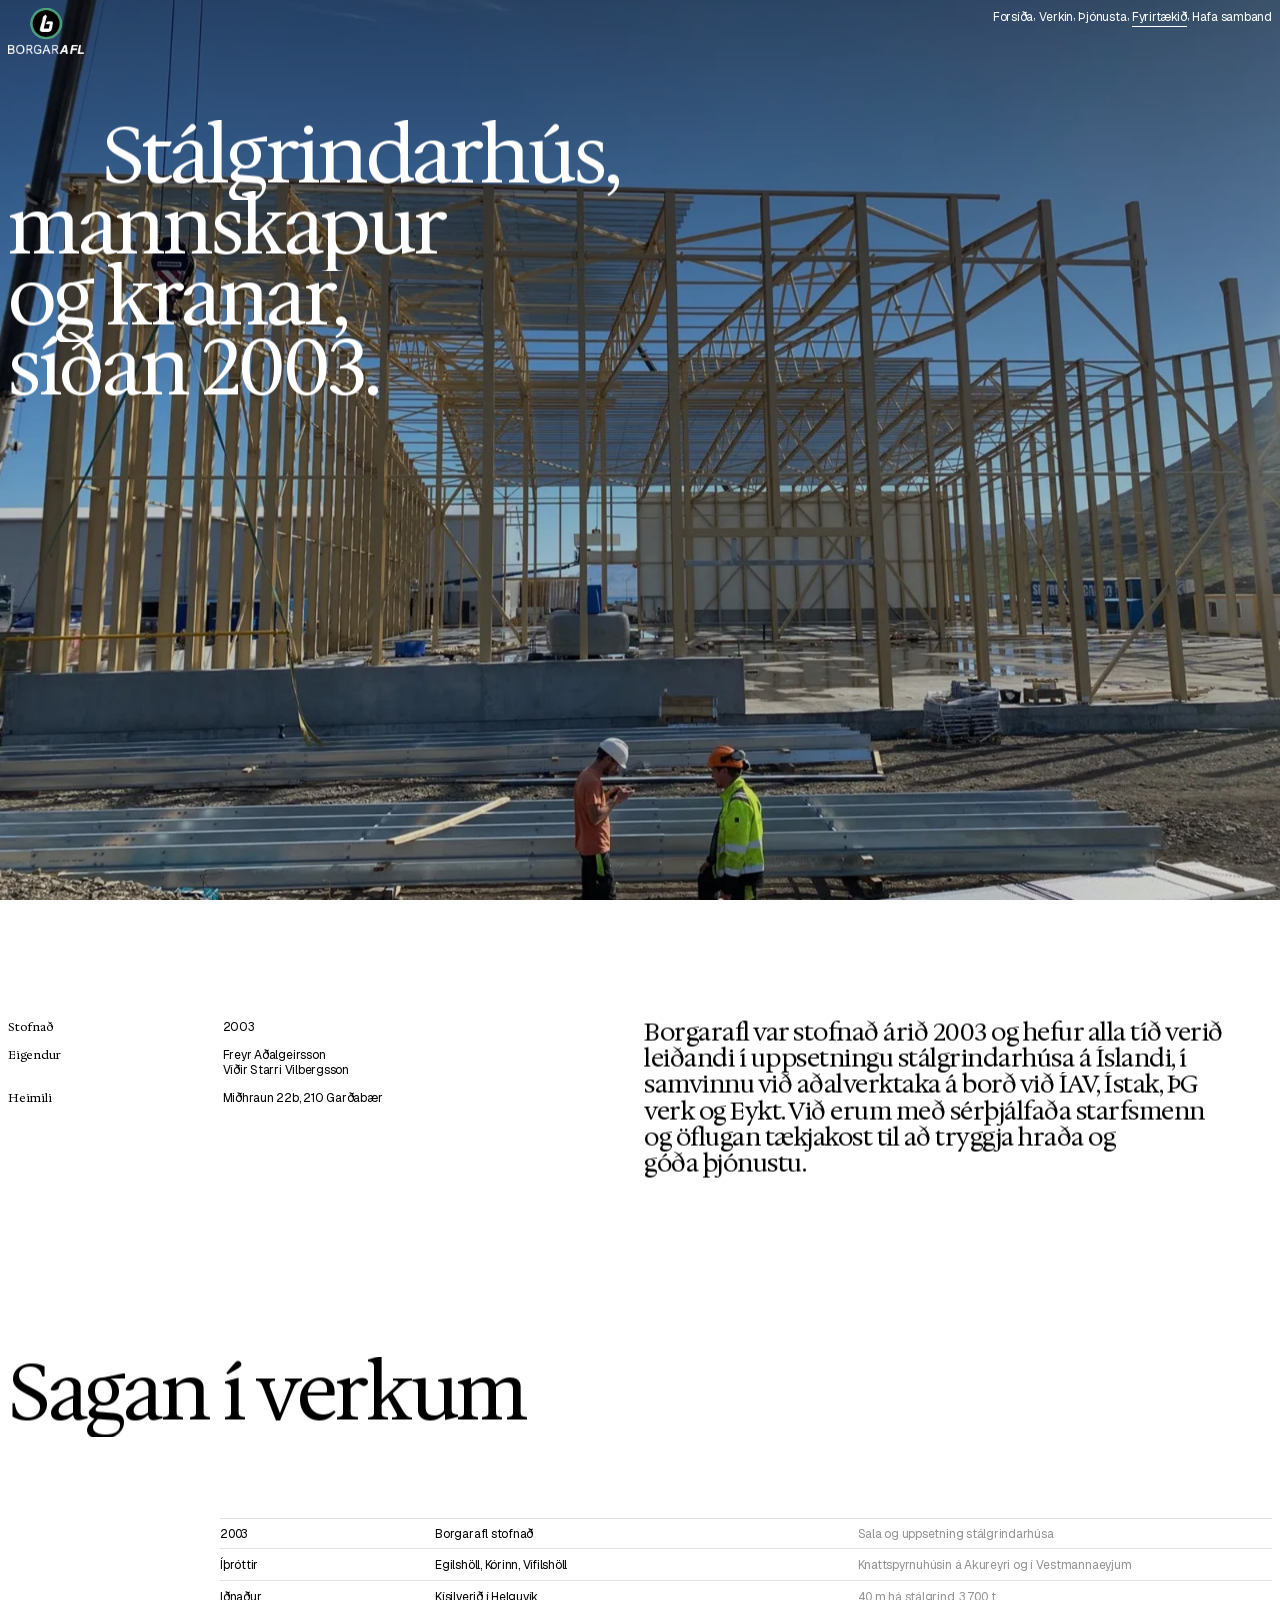
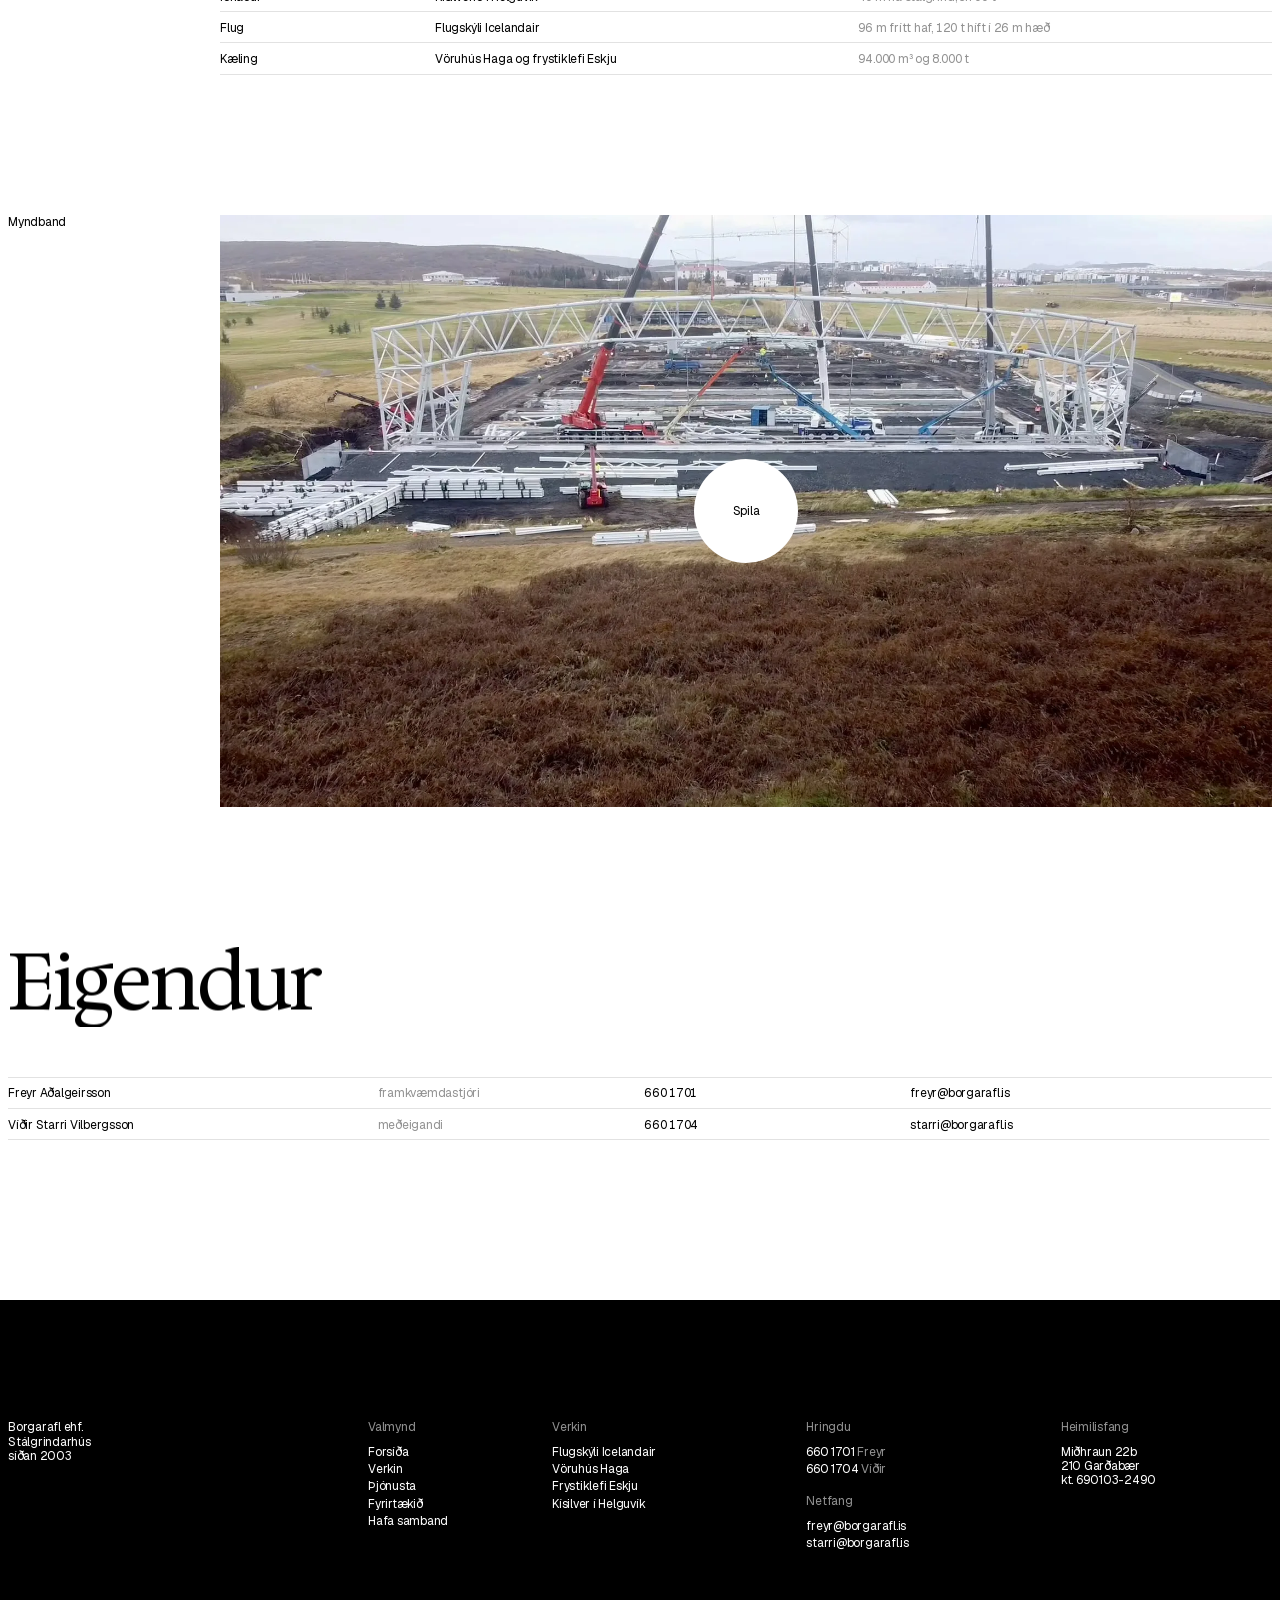
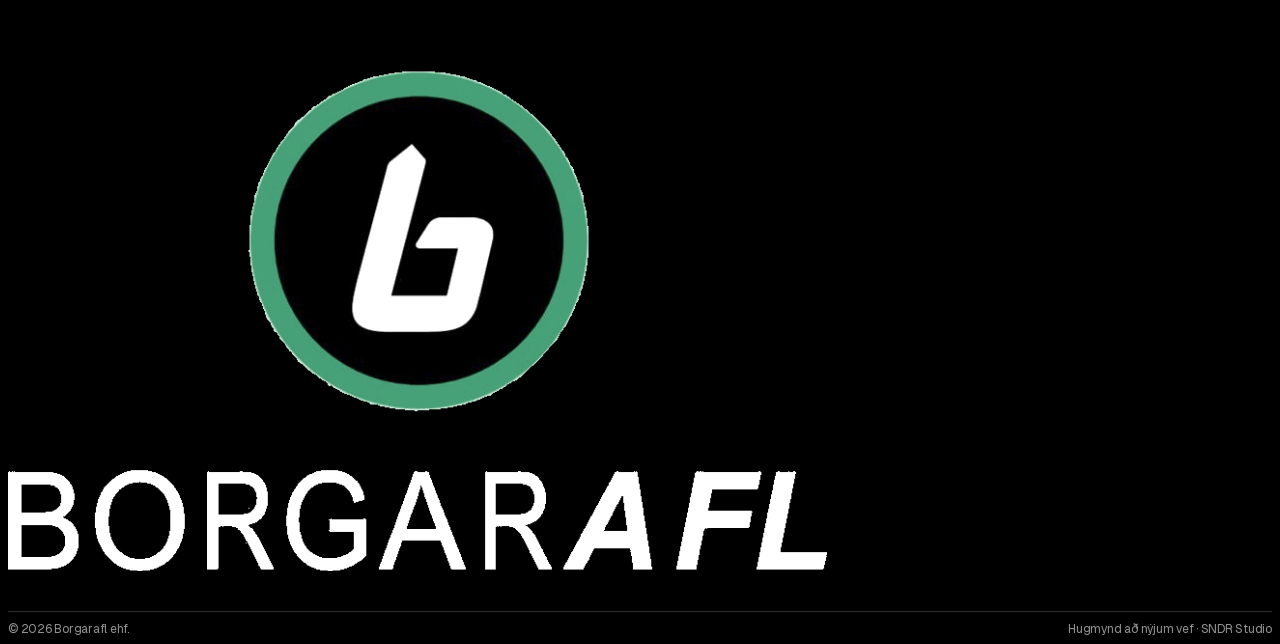
==== commit 28c59e75: "Deploy 686a626 (noindex preview)" ====
--- a/fyrirtaekid/index.html
+++ b/fyrirtaekid/index.html
@@ -15,7 +15,7 @@
 <script>var d=document.documentElement;d.classList.replace('no-js','js');if(!matchMedia('(prefers-reduced-motion: reduce)').matches){d.classList.add('from-wipe');try{if(!sessionStorage.getItem('bwipe'))d.classList.add('is-load')}catch(e){d.classList.add('is-load')}}</script>
 <script src="../assets/vendor/focus-guard.js"></script>
 <link rel="stylesheet" href="../assets/vendor/focus-guard.css">
-<link rel="stylesheet" href="../assets/css/site.css?v=mwh8a9h1">
+<link rel="stylesheet" href="../assets/css/site.css?v=mwh8wccn">
 </head>
 <body class="is-inner">
 <a class="skip" href="#main">Fara í efni</a>
@@ -76,6 +76,6 @@
 <script src="../assets/vendor/gsap.min.js" defer></script>
 <script src="../assets/vendor/ScrollTrigger.min.js" defer></script>
 <script src="../assets/vendor/lenis.min.js" defer></script>
-<script src="../assets/js/main.js?v=mwh8a9h1" defer></script>
+<script src="../assets/js/main.js?v=mwh8wccn" defer></script>
 </body>
 </html>
--- a/assets/css/site.css
+++ b/assets/css/site.css
@@ -67,7 +67,6 @@
 .hdr.on-dark { color: var(--wh); }
 .hdr.on-dark .brand_full .l-light { display: block; }
 .hdr.on-dark .brand_full .l-dark { display: none; }
-.nav { color: #fff; mix-blend-mode: difference; }
 .nav ul { display: flex; flex-wrap: wrap; justify-content: flex-end; }
 .nav li { display: flex; }
 .nav .cm { margin-right: .3em; }
@@ -222,7 +221,7 @@
 .wpage_list ul { grid-column: 1 / 13; }
 .row-img .row_in { grid-template-columns: 120px 2fr 1.4fr 1.4fr 1fr 20px; padding: 6px 0; }
 .row_th { display: block; width: 120px; aspect-ratio: 4 / 3; overflow: hidden; background: var(--gr); }
-.row_th-none { background: var(--gr); }
+.row_th-none { background: none; }
 .wpage_earlier { display: grid; grid-template-columns: repeat(12, 1fr); gap: var(--m); margin-top: 160px; }
 .wpage_earlier .lbl { grid-column: 1 / 3; }
 .wpage_earlier .t-serif-l { grid-column: 3 / 9; }
@@ -348,8 +347,8 @@
   .wk_cap { flex-direction: column; gap: 3px; }
   .works_all { margin-top: 70px; }
   .radial { height: 200vh; }
-  .rl { width: 40vmin; }
-  .rl i { left: 9vmin; }
+  .rl { width: 25vmin; }
+  .rl i { left: 6vmin; }
   .rl b { font-size: 10px; }
   .ring { padding: 100px var(--m) 110px; }
   .ring_stage { height: 112vmin; }
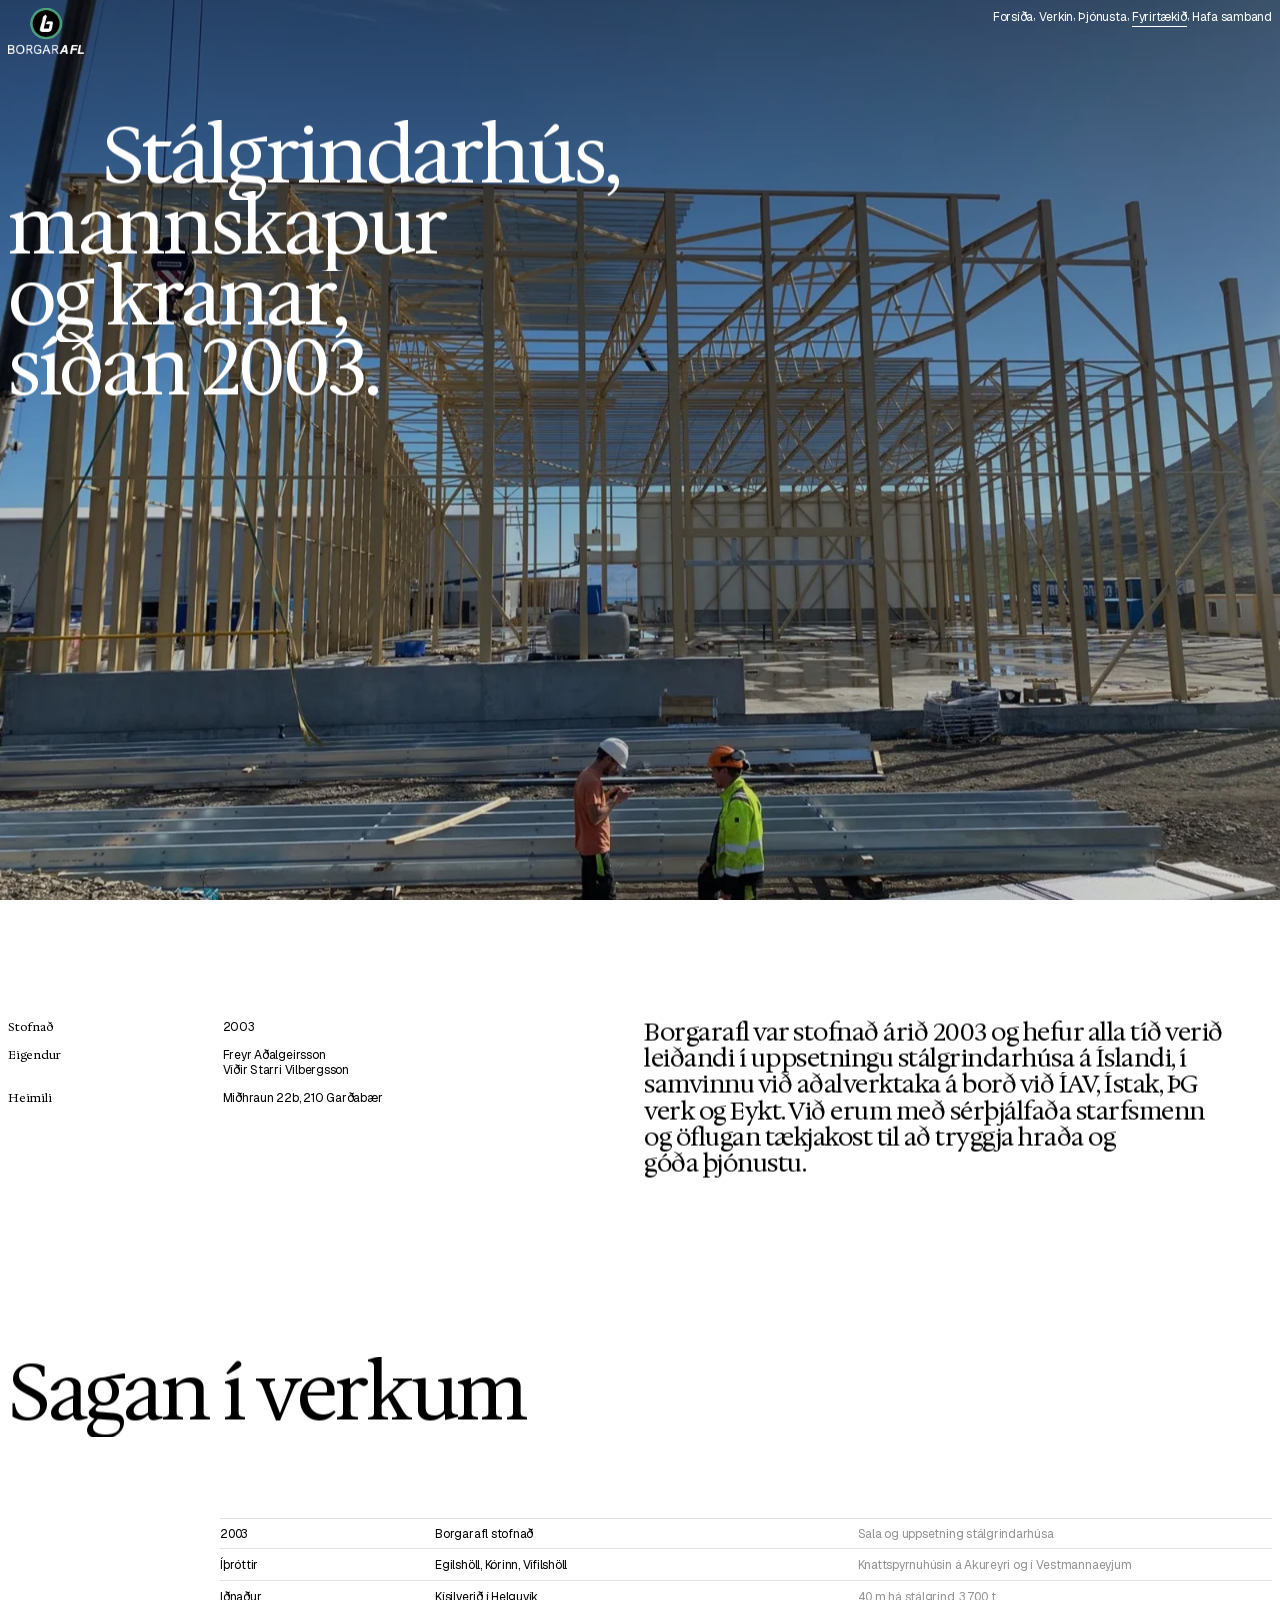
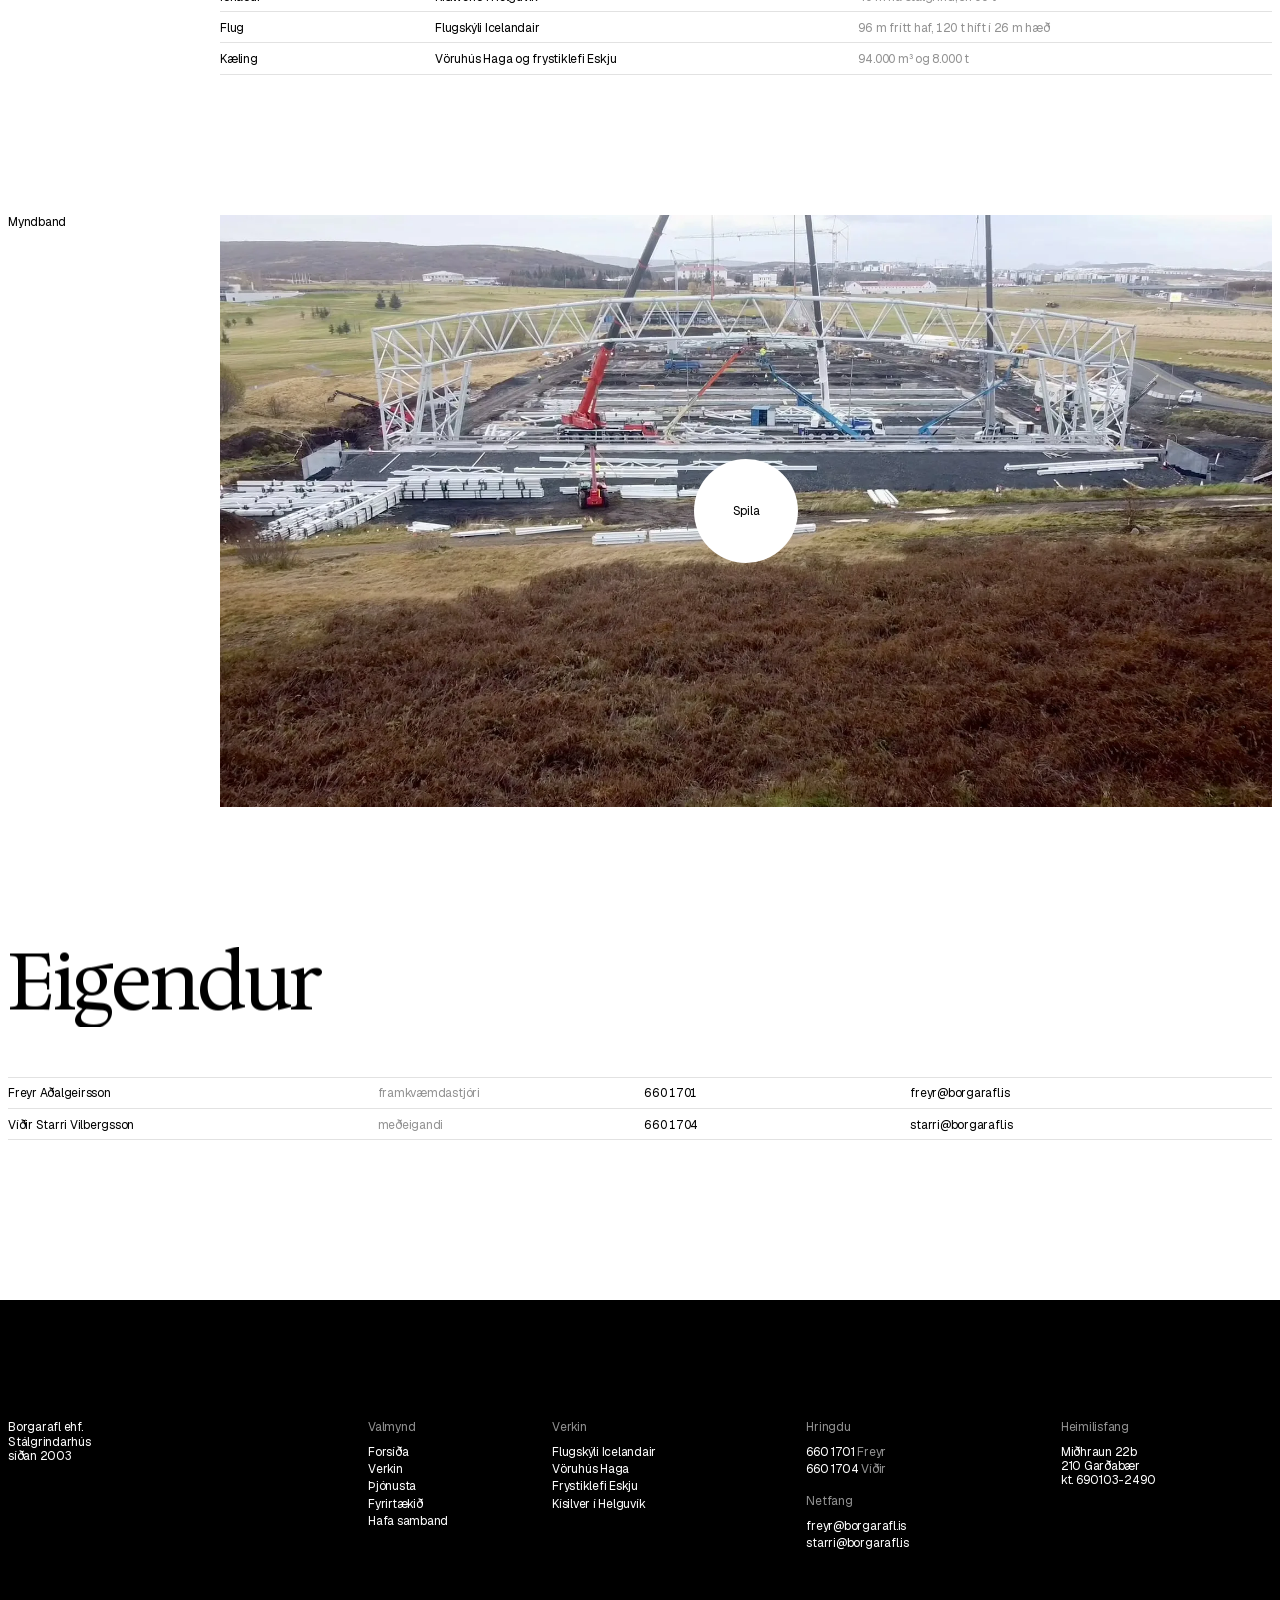
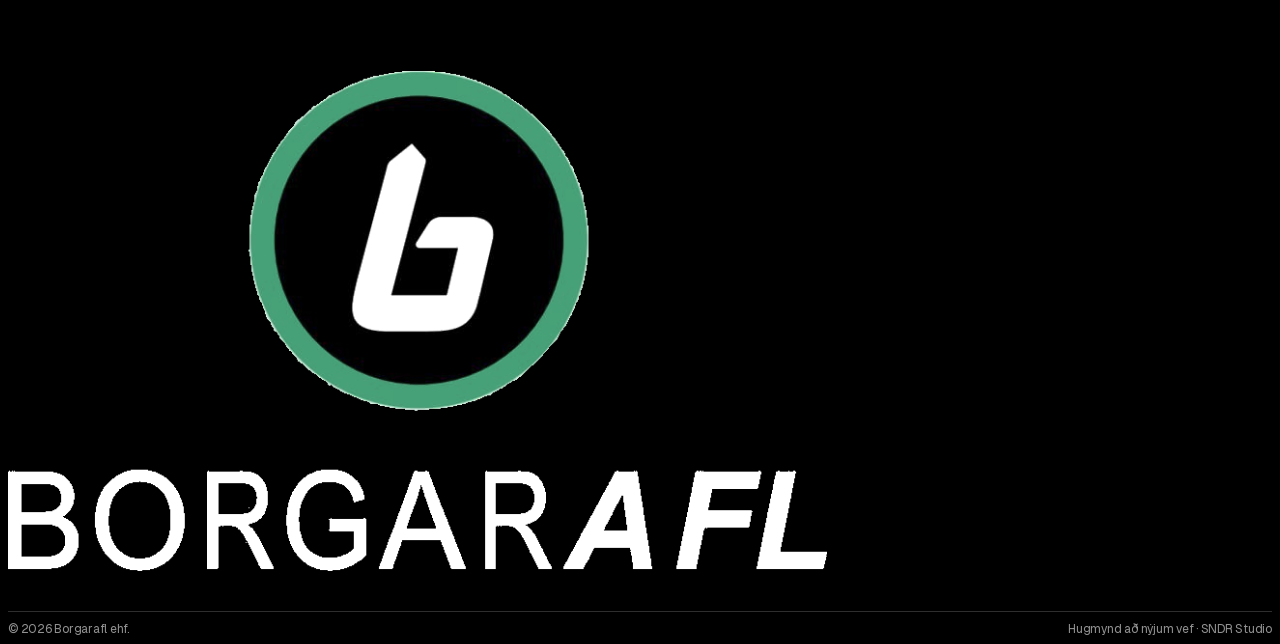
==== commit a68080a6: "Deploy 352a379 (noindex preview)" ====
--- a/fyrirtaekid/index.html
+++ b/fyrirtaekid/index.html
@@ -15,7 +15,7 @@
 <script>var d=document.documentElement;d.classList.replace('no-js','js');if(!matchMedia('(prefers-reduced-motion: reduce)').matches){d.classList.add('from-wipe');try{if(!sessionStorage.getItem('bwipe'))d.classList.add('is-load')}catch(e){d.classList.add('is-load')}}</script>
 <script src="../assets/vendor/focus-guard.js"></script>
 <link rel="stylesheet" href="../assets/vendor/focus-guard.css">
-<link rel="stylesheet" href="../assets/css/site.css?v=mwh8wccn">
+<link rel="stylesheet" href="../assets/css/site.css?v=mwh8yduv">
 </head>
 <body class="is-inner">
 <a class="skip" href="#main">Fara í efni</a>
@@ -76,6 +76,6 @@
 <script src="../assets/vendor/gsap.min.js" defer></script>
 <script src="../assets/vendor/ScrollTrigger.min.js" defer></script>
 <script src="../assets/vendor/lenis.min.js" defer></script>
-<script src="../assets/js/main.js?v=mwh8wccn" defer></script>
+<script src="../assets/js/main.js?v=mwh8yduv" defer></script>
 </body>
 </html>
--- a/assets/css/site.css
+++ b/assets/css/site.css
@@ -51,7 +51,8 @@
 /* links: underline draws (K .link) */
 .link { position: relative; display: inline-block; }
 .link::after { content: ''; position: absolute; left: 0; right: 0; bottom: -1px; height: 1px; background: currentColor; transform: scaleX(0); transform-origin: right; transition: transform .6s var(--ease); }
-.link:hover::after, .link.is-cur::after { transform: scaleX(1); transform-origin: left; }
+.link.is-cur::after, .link:focus-visible::after { transform: scaleX(1); transform-origin: left; }
+@media (hover: hover) and (pointer: fine) { .link:hover::after { transform: scaleX(1); transform-origin: left; } }
 
 /* ---------- header ---------- */
 .hdr { position: fixed; inset: 0 0 auto 0; z-index: 50; display: flex; justify-content: space-between; align-items: flex-start; padding: max(var(--m), env(safe-area-inset-top)) max(var(--m), env(safe-area-inset-right)) var(--m) max(var(--m), env(safe-area-inset-left)); pointer-events: none; color: var(--bk); }
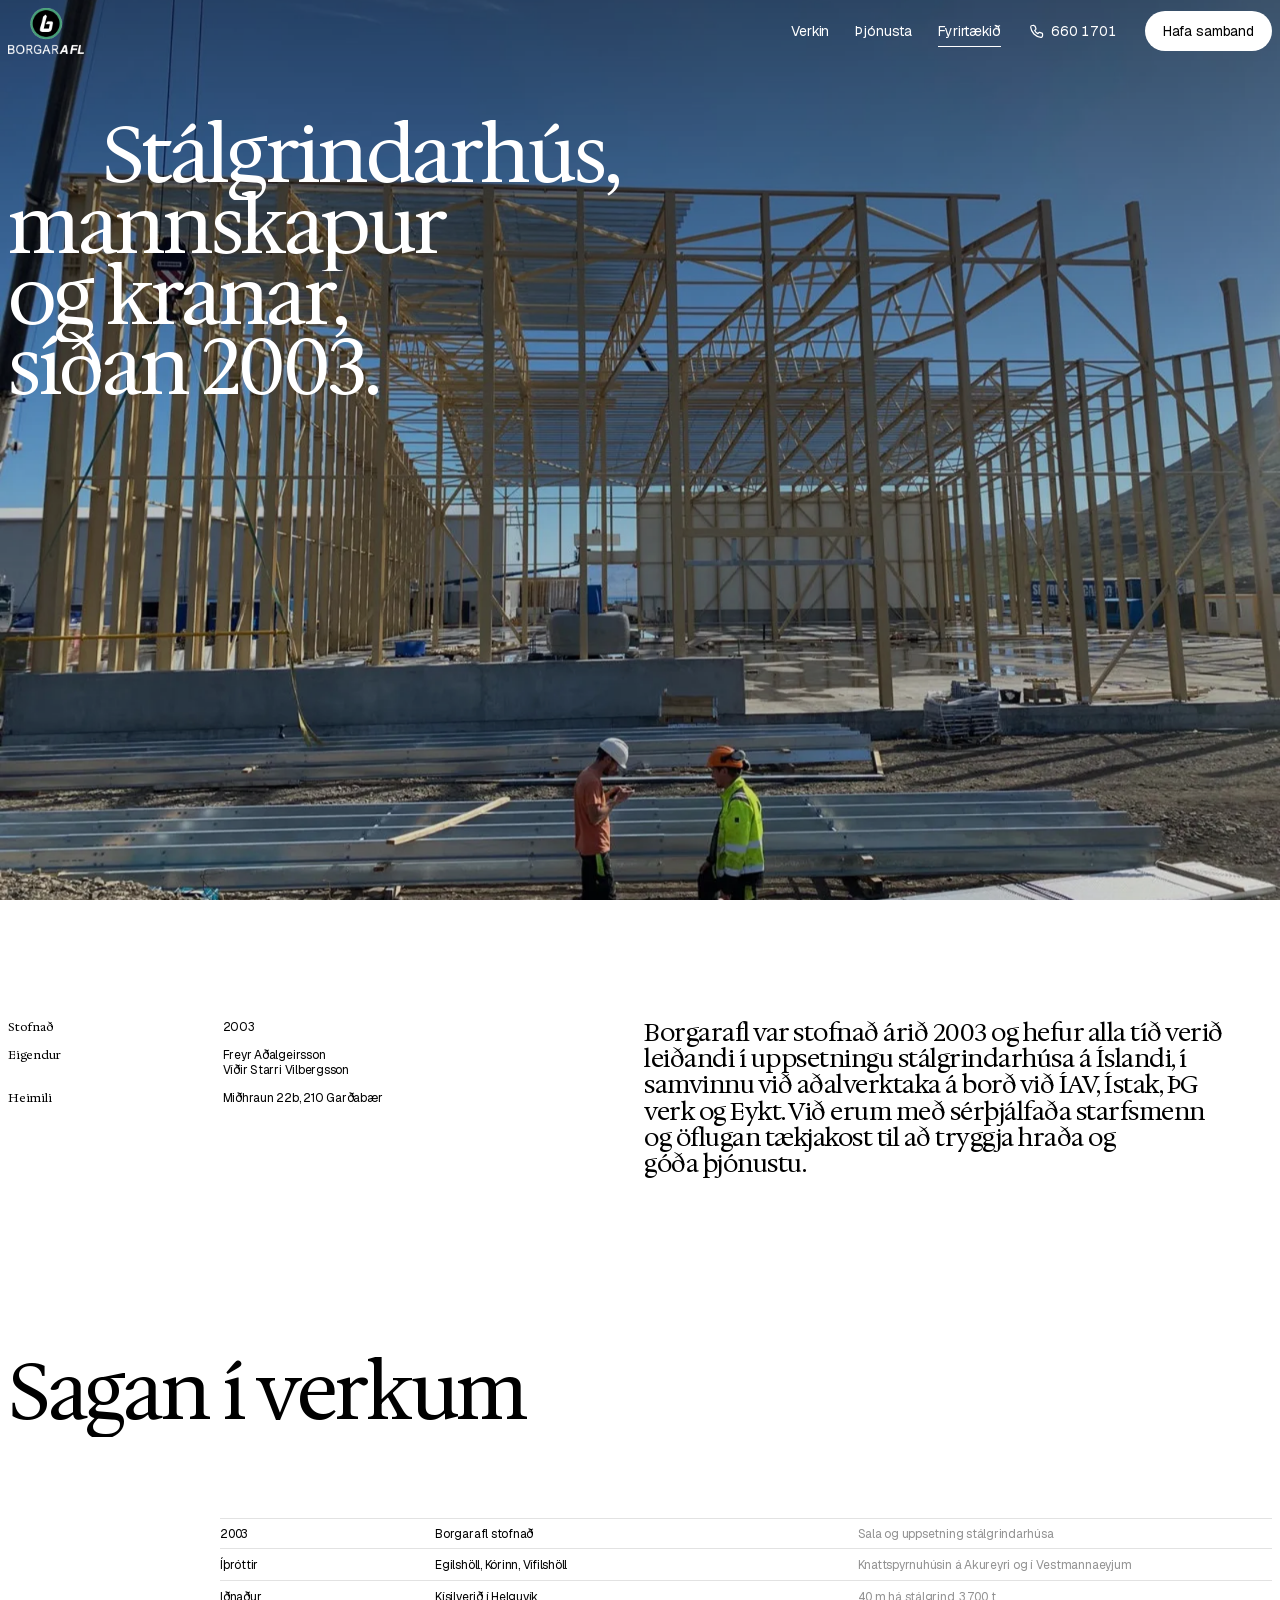
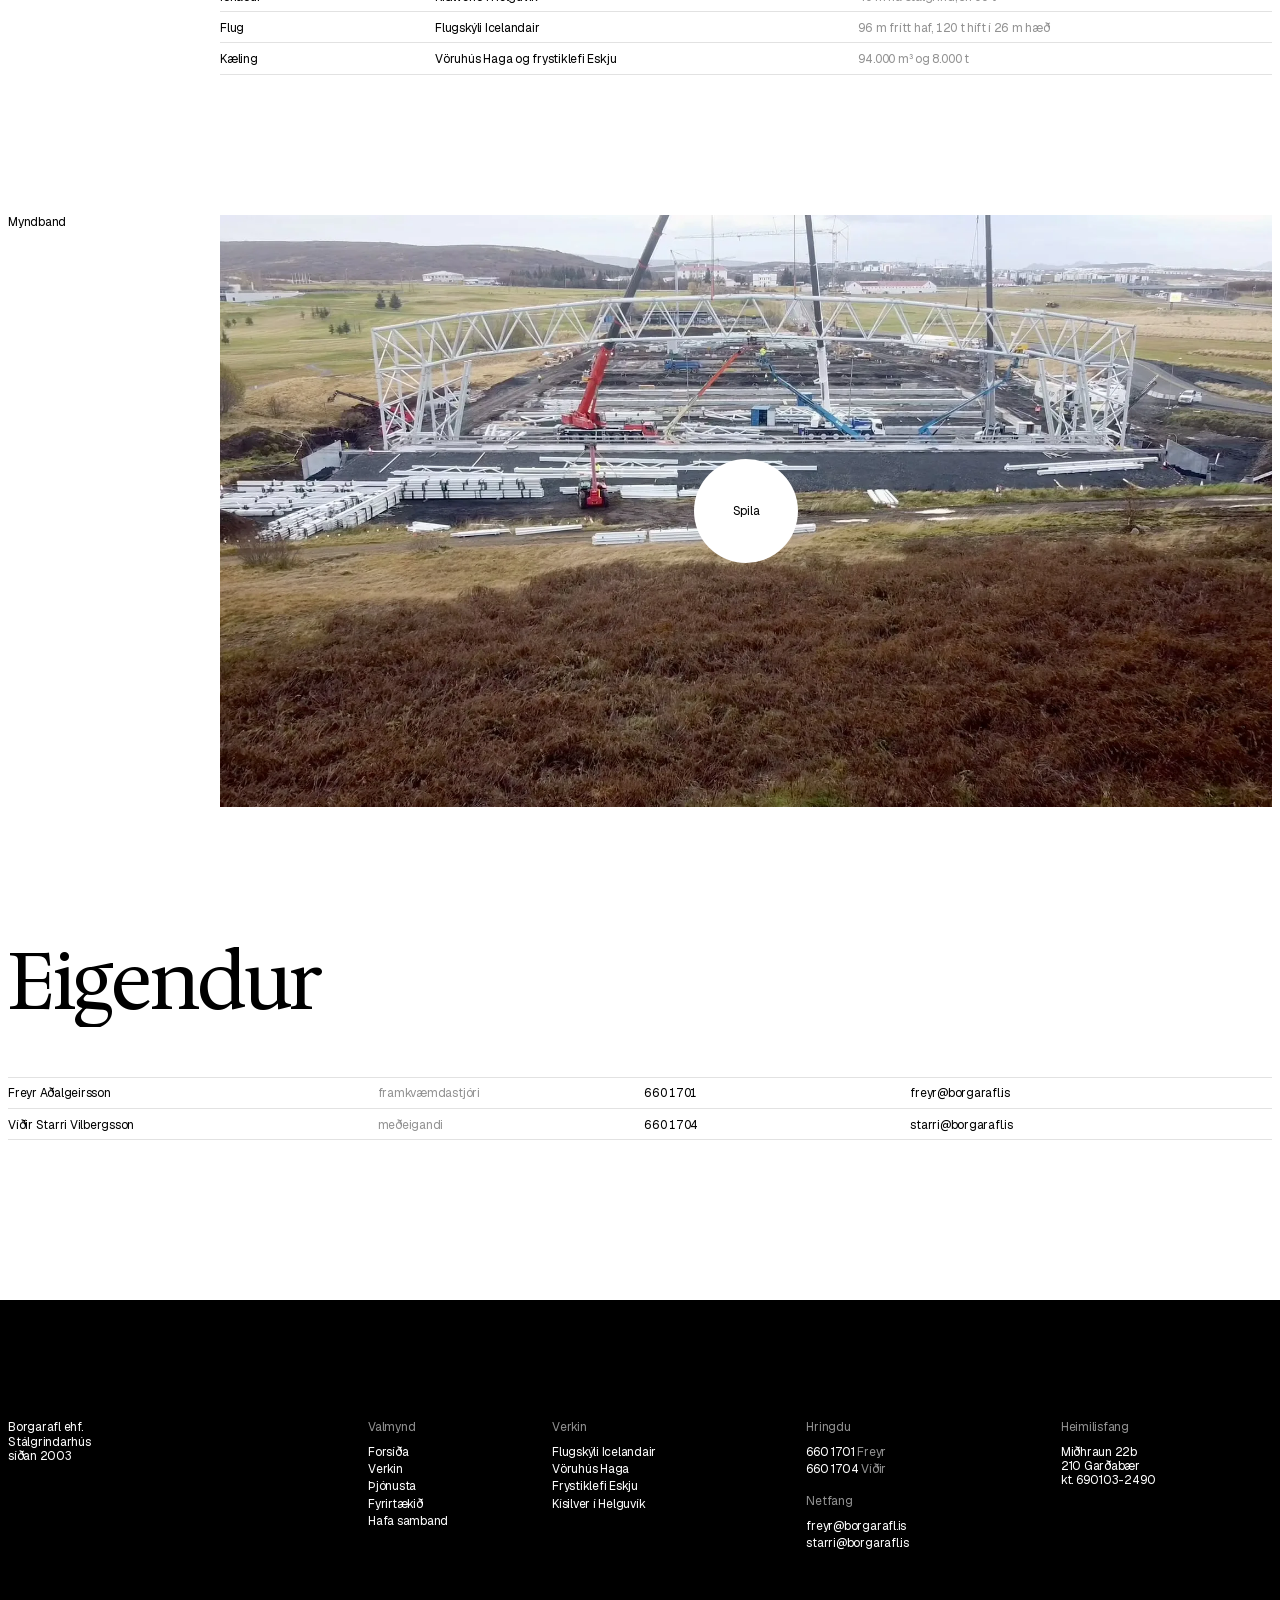
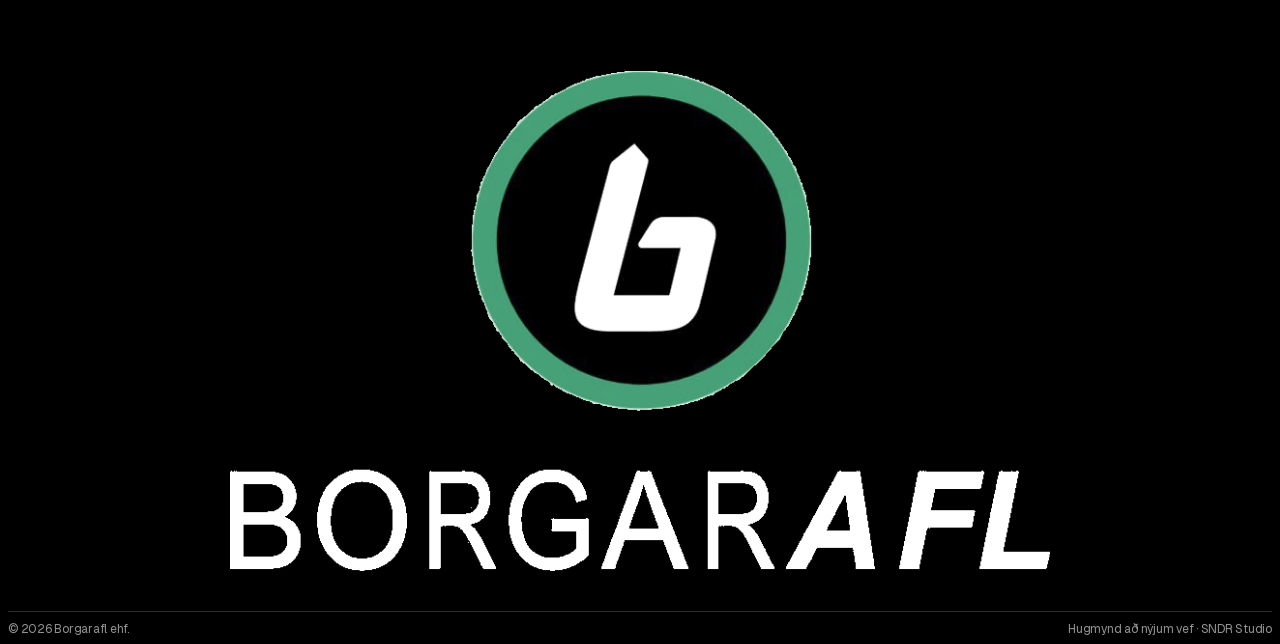
==== commit cdc9a895: "Deploy 7c238fd (noindex preview)" ====
--- a/fyrirtaekid/index.html
+++ b/fyrirtaekid/index.html
@@ -15,7 +15,7 @@
 <script>var d=document.documentElement;d.classList.replace('no-js','js');if(!matchMedia('(prefers-reduced-motion: reduce)').matches){d.classList.add('from-wipe');try{if(!sessionStorage.getItem('bwipe'))d.classList.add('is-load')}catch(e){d.classList.add('is-load')}}</script>
 <script src="../assets/vendor/focus-guard.js"></script>
 <link rel="stylesheet" href="../assets/vendor/focus-guard.css">
-<link rel="stylesheet" href="../assets/css/site.css?v=mwh8yduv">
+<link rel="stylesheet" href="../assets/css/site.css?v=mwh9sbnx">
 </head>
 <body class="is-inner">
 <a class="skip" href="#main">Fara í efni</a>
@@ -25,8 +25,19 @@
     <span class="brand_full"><img class="l-light" src="../assets/img/logo-white.png" alt="" width="848" height="518"><img class="l-dark" src="../assets/img/logo.png" alt="" width="848" height="518"></span>
     <span class="brand_mark"><img src="../assets/img/logo-mark.png" alt="" width="352" height="352"></span>
   </a>
-  <nav class="nav" aria-label="Aðalvalmynd"><ul><li class="is-idx"><a class="link" href="../" data-wipe>Forsíða</a><span class="cm">,</span></li><li class=""><a class="link" href="../verkin/" data-wipe>Verkin</a><span class="cm">,</span></li><li class=""><a class="link" href="../thjonusta/" data-wipe>Þjónusta</a><span class="cm">,</span></li><li class=""><a class="link is-cur" href="../fyrirtaekid/" aria-current="page" data-wipe>Fyrirtækið</a><span class="cm">,</span></li><li class=""><a class="link" href="../hafa-samband/" data-wipe>Hafa samband</a></li></ul></nav>
+  <nav class="nav" aria-label="Aðalvalmynd"><ul class="nav_list"><li><a class="link" href="../verkin/" data-wipe>Verkin</a></li><li><a class="link" href="../thjonusta/" data-wipe>Þjónusta</a></li><li><a class="link is-cur" href="../fyrirtaekid/" aria-current="page" data-wipe>Fyrirtækið</a></li></ul>
+    <a class="nav_tel" href="tel:+3546601701"><svg viewBox="0 0 16 16" aria-hidden="true"><path d="M5.2 1.5 3.3 1.6c-.9.1-1.6.9-1.5 1.8.5 5.6 5.2 10.3 10.8 10.8.9.1 1.7-.6 1.8-1.5l.1-1.9a1 1 0 0 0-.7-1l-2.4-.8a1 1 0 0 0-1 .3l-.9 1a7.6 7.6 0 0 1-3.4-3.4l1-.9a1 1 0 0 0 .3-1l-.8-2.4a1 1 0 0 0-1-.7Z" fill="none" stroke="currentColor" stroke-width="1.3" stroke-linejoin="round"/></svg>660 1701</a>
+    <a class="nav_cta" href="../hafa-samband/" data-wipe>Hafa samband</a>
+  </nav>
+  <button type="button" class="menu_btn" data-menu-btn aria-expanded="false" aria-controls="menu"><span class="menu_lbl" data-menu-lbl>Valmynd</span><span class="menu_ic" aria-hidden="true"><i></i><i></i></span></button>
 </header>
+<div class="menu" id="menu" tabindex="-1" data-menu hidden>
+  <nav aria-label="Valmynd"><ul class="menu_list"><li style="--d:0"><a class="menu_a" href="../" data-wipe><span>Forsíða</span><i aria-hidden="true">01</i></a></li><li style="--d:1"><a class="menu_a" href="../verkin/" data-wipe><span>Verkin</span><i aria-hidden="true">02</i></a></li><li style="--d:2"><a class="menu_a" href="../thjonusta/" data-wipe><span>Þjónusta</span><i aria-hidden="true">03</i></a></li><li style="--d:3"><a class="menu_a is-cur" href="../fyrirtaekid/" aria-current="page" data-wipe><span>Fyrirtækið</span><i aria-hidden="true">04</i></a></li><li style="--d:4"><a class="menu_a" href="../hafa-samband/" data-wipe><span>Hafa samband</span><i aria-hidden="true">05</i></a></li></ul></nav>
+  <div class="menu_foot" style="--d:5">
+    <a class="menu_tel" href="tel:+3546601701"><span class="mute">Freyr</span> 660 1701</a><a class="menu_tel" href="tel:+3546601704"><span class="mute">Víðir</span> 660 1704</a>
+    <a class="menu_mail" href="mailto:freyr@borgarafl.is">freyr@borgarafl.is</a><a class="menu_mail" href="mailto:starri@borgarafl.is">starri@borgarafl.is</a>
+  </div>
+</div>
 <main id="main">
 
 <section class="ahero" data-theme="dark">
@@ -76,6 +87,6 @@
 <script src="../assets/vendor/gsap.min.js" defer></script>
 <script src="../assets/vendor/ScrollTrigger.min.js" defer></script>
 <script src="../assets/vendor/lenis.min.js" defer></script>
-<script src="../assets/js/main.js?v=mwh8yduv" defer></script>
+<script src="../assets/js/main.js?v=mwh9sbnx" defer></script>
 </body>
 </html>
--- a/assets/css/site.css
+++ b/assets/css/site.css
@@ -46,6 +46,8 @@
 
 /* line masks (split by main.js) */
 .ln-m { display: block; overflow: hidden; padding-bottom: .12em; margin-bottom: -.12em; }
+/* display type runs at line-height .7: give descenders (g, p) and accents (á, Þ) room inside the mask without moving the lines */
+.t-display .ln-m { padding: .14em 0 .3em; margin: -.14em 0 -.3em; }
 .ln { display: block; will-change: transform; }
 
 /* links: underline draws (K .link) */
@@ -68,10 +70,47 @@
 .hdr.on-dark { color: var(--wh); }
 .hdr.on-dark .brand_full .l-light { display: block; }
 .hdr.on-dark .brand_full .l-dark { display: none; }
-.nav ul { display: flex; flex-wrap: wrap; justify-content: flex-end; }
-.nav li { display: flex; }
-.nav .cm { margin-right: .3em; }
-.nav a { padding: 2px 0; }
+.hdr { align-items: center; transition: transform .5s var(--ease), background-color .35s, color .35s, box-shadow .35s; }
+.hdr.is-bar { background: var(--wh); box-shadow: 0 1px 0 rgba(0,0,0,.08); }
+.hdr.is-bar.on-dark { background: var(--bk); box-shadow: 0 1px 0 rgba(255,255,255,.1); }
+.hdr.is-hidden { transform: translateY(-100%); }
+.nav { display: flex; align-items: center; gap: 28px; font: 400 14px/1 var(--sans); letter-spacing: -0.01em; }
+.nav_list { display: flex; gap: 26px; }
+.nav_list a { display: block; padding: 8px 0; }
+.nav_tel { display: inline-flex; align-items: center; gap: 7px; padding: 8px 0; white-space: nowrap; font-variant-numeric: tabular-nums; }
+.nav_tel svg { width: 15px; height: 15px; }
+.nav_cta { display: inline-flex; align-items: center; height: 40px; padding: 0 18px; border-radius: 999px; background: var(--bk); color: var(--wh); white-space: nowrap; transition: background-color .3s, color .3s, transform .3s var(--ease); }
+.hdr.on-dark .nav_cta, .menu-open .nav_cta { background: var(--wh); color: var(--bk); }
+.nav_cta:active { transform: scale(.97); }
+@media (hover: hover) and (pointer: fine) { .nav_cta:hover { background: #2b2b2b; } .hdr.on-dark .nav_cta:hover { background: #dcdcdc; } .nav_tel:hover { opacity: .7; } }
+.nav a:focus-visible, .menu_btn:focus-visible, .menu a:focus-visible { outline: 2px solid currentColor; outline-offset: 3px; border-radius: 4px; }
+
+/* menu button + full-screen menu (tablet / phone) */
+.menu_btn { display: none; align-items: center; gap: 10px; height: 40px; padding: 0 4px 0 14px; font: 400 14px/1 var(--sans); color: inherit; }
+.menu_ic { position: relative; width: 22px; height: 12px; }
+.menu_ic i { position: absolute; left: 0; width: 100%; height: 1.5px; background: currentColor; transition: transform .45s var(--ease), top .45s var(--ease); }
+.menu_ic i:first-child { top: 1px; } .menu_ic i:last-child { top: 9px; }
+.menu-open .menu_ic i:first-child { top: 5px; transform: rotate(45deg); }
+.menu-open .menu_ic i:last-child { top: 5px; transform: rotate(-45deg); }
+.menu-open .hdr { color: var(--wh); background: var(--bk); box-shadow: none; transform: none; }
+.menu-open .hdr .brand_full .l-light { display: block; } .menu-open .hdr .brand_full .l-dark { display: none; }
+.menu { position: fixed; inset: 0; z-index: 49; background: var(--bk); color: var(--wh); display: flex; flex-direction: column; justify-content: space-between; padding: calc(var(--hdr) + 40px) max(16px, env(safe-area-inset-right)) max(28px, env(safe-area-inset-bottom)) max(16px, env(safe-area-inset-left)); overflow-y: auto; overscroll-behavior: contain; opacity: 0; visibility: hidden; transition: opacity .35s, visibility 0s .45s; outline: none; }
+.menu-open .menu { opacity: 1; visibility: visible; transition: opacity .35s; }
+.menu_list li { border-top: 1px solid rgba(255,255,255,.18); }
+.menu_list li:last-child { border-bottom: 1px solid rgba(255,255,255,.18); }
+.menu_a { display: flex; justify-content: space-between; align-items: baseline; padding: 14px 0 12px; font: 400 clamp(2rem, 9vw, 3.4rem)/1 var(--serif); letter-spacing: -0.02em; }
+.menu_a i { font: 400 12px/1 var(--sans); font-style: normal; color: var(--gr3); }
+.menu_a.is-cur span { text-decoration: underline; text-decoration-thickness: 1px; text-underline-offset: .12em; }
+.menu_foot { display: grid; gap: 10px; padding-top: 32px; font: 400 15px/1.2 var(--sans); font-variant-numeric: tabular-nums; }
+.menu_foot .mute { color: var(--gr3); display: inline-block; min-width: 4.2em; }
+.menu_list li, .menu_foot { transform: translateY(24px); opacity: 0; transition: transform .6s var(--ease), opacity .4s; }
+.menu-open .menu_list li, .menu-open .menu_foot { transform: none; opacity: 1; transition-delay: calc(.06s * var(--d) + .08s); }
+.reduce .menu_list li, .reduce .menu_foot { transform: none; transition: opacity .2s; }
+@media (max-width: 959px) {
+  .nav { display: none; }
+  .menu_btn { display: inline-flex; }
+}
+@media (min-width: 960px) { .menu { display: none; } }
 
 /* ---------- page wipe (K wipeFront .8,0,.2,1) ---------- */
 .wipe { position: fixed; inset: 0; z-index: 90; background: var(--bk); pointer-events: none; clip-path: inset(100% 0 0 0); }
@@ -192,13 +231,16 @@
 .ring_stats .t-serif-l { color: var(--gr3); max-width: 11em; }
 
 /* ---------- discs (K partners loop) ---------- */
+.dc_l { display: block; width: 74%; height: 52%; object-fit: contain; }
+.dc_l.sq { width: 64%; height: 64%; }
+.dc_l.wide { width: 84%; height: 36%; }
 .discs { background: var(--bk); color: var(--wh); position: relative; height: min(118vw, 1120px); min-height: 640px; display: grid; place-items: center; overflow: hidden; }
 .discs_t { position: relative; z-index: 2; text-align: center; max-width: 11ch; }
 .discs_orbit { position: absolute; left: 50%; top: 50%; width: 0; height: 0; animation: orbit 60s linear infinite; }
 .discs:hover .discs_orbit { animation-play-state: paused; }
 .dc { position: absolute; left: 0; top: 0; transform: rotate(calc(360deg / var(--n) * var(--i))) translateY(calc(min(38vw, 400px) * -1)); }
-.dc { --w: clamp(70px, 8vw, 112px); }
-.dc span { position: absolute; left: calc(var(--w) / -2); top: calc(var(--w) / -2); display: grid; place-items: center; width: var(--w); height: var(--w); border-radius: 50%; background: #2a2a2a; color: #d9d9d9; transform: rotate(calc(360deg / var(--n) * var(--i) * -1)); font: 400 13px/1 var(--sans); letter-spacing: -0.02em; text-align: center; padding: 6px; animation: counter 60s linear infinite; }
+.dc { --w: clamp(96px, 10.5vw, 148px); }
+.dc span { position: absolute; left: calc(var(--w) / -2); top: calc(var(--w) / -2); display: grid; place-items: center; width: var(--w); height: var(--w); border-radius: 50%; background: var(--wh); color: var(--bk); transform: rotate(calc(360deg / var(--n) * var(--i) * -1)); font: 400 13px/1 var(--sans); letter-spacing: -0.02em; text-align: center; padding: 6px; animation: counter 60s linear infinite; }
 .discs:hover .dc span { animation-play-state: paused; }
 @keyframes orbit { to { transform: rotate(360deg); } }
 @keyframes counter { to { rotate: -360deg; } }
@@ -209,8 +251,8 @@
 .ftr .lbl { color: var(--gr3); margin-bottom: 10px; }
 .ftr .lbl-2 { margin-top: 18px; }
 .ftr li + li { margin-top: 3px; }
-.ftr_logo { margin: 120px 0 40px; overflow: hidden; }
-.ftr_logo img { width: min(64vw, 900px); }
+.ftr_logo { margin: 120px 0 40px; overflow: hidden; display: flex; justify-content: center; }
+.ftr_logo img { display: block; width: min(64vw, 900px); height: auto; }
 .ftr_base { display: flex; justify-content: space-between; gap: 16px; color: var(--gr3); border-top: 1px solid rgba(255,255,255,.18); padding-top: 10px; }
 
 /* ---------- work page ---------- */
@@ -309,8 +351,6 @@
   .brand { width: 62px; height: 38px; }
   .brand_full img { width: 62px; }
   .brand_mark img { width: 28px; height: 28px; }
-  .nav .is-idx { display: none; }
-  .nav ul { max-width: 230px; }
   .hero_in { flex-direction: column; align-items: flex-start; gap: 14px; }
   .hero_fig { align-items: flex-start; text-align: left; }
   .hero_note { text-align: left; }
@@ -358,7 +398,7 @@
   .ring_stats { grid-template-columns: 1fr 1fr; gap: 40px var(--m); }
   .discs { height: 150vw; min-height: 560px; }
   .dc { transform: rotate(calc(360deg / var(--n) * var(--i))) translateY(-41vw); }
-  .dc { --w: 64px; }
+  .dc { --w: 74px; }
   .dc span { font-size: 11px; }
   .discs_t { font-size: 2rem; }
   .ftr { padding-top: 90px; }
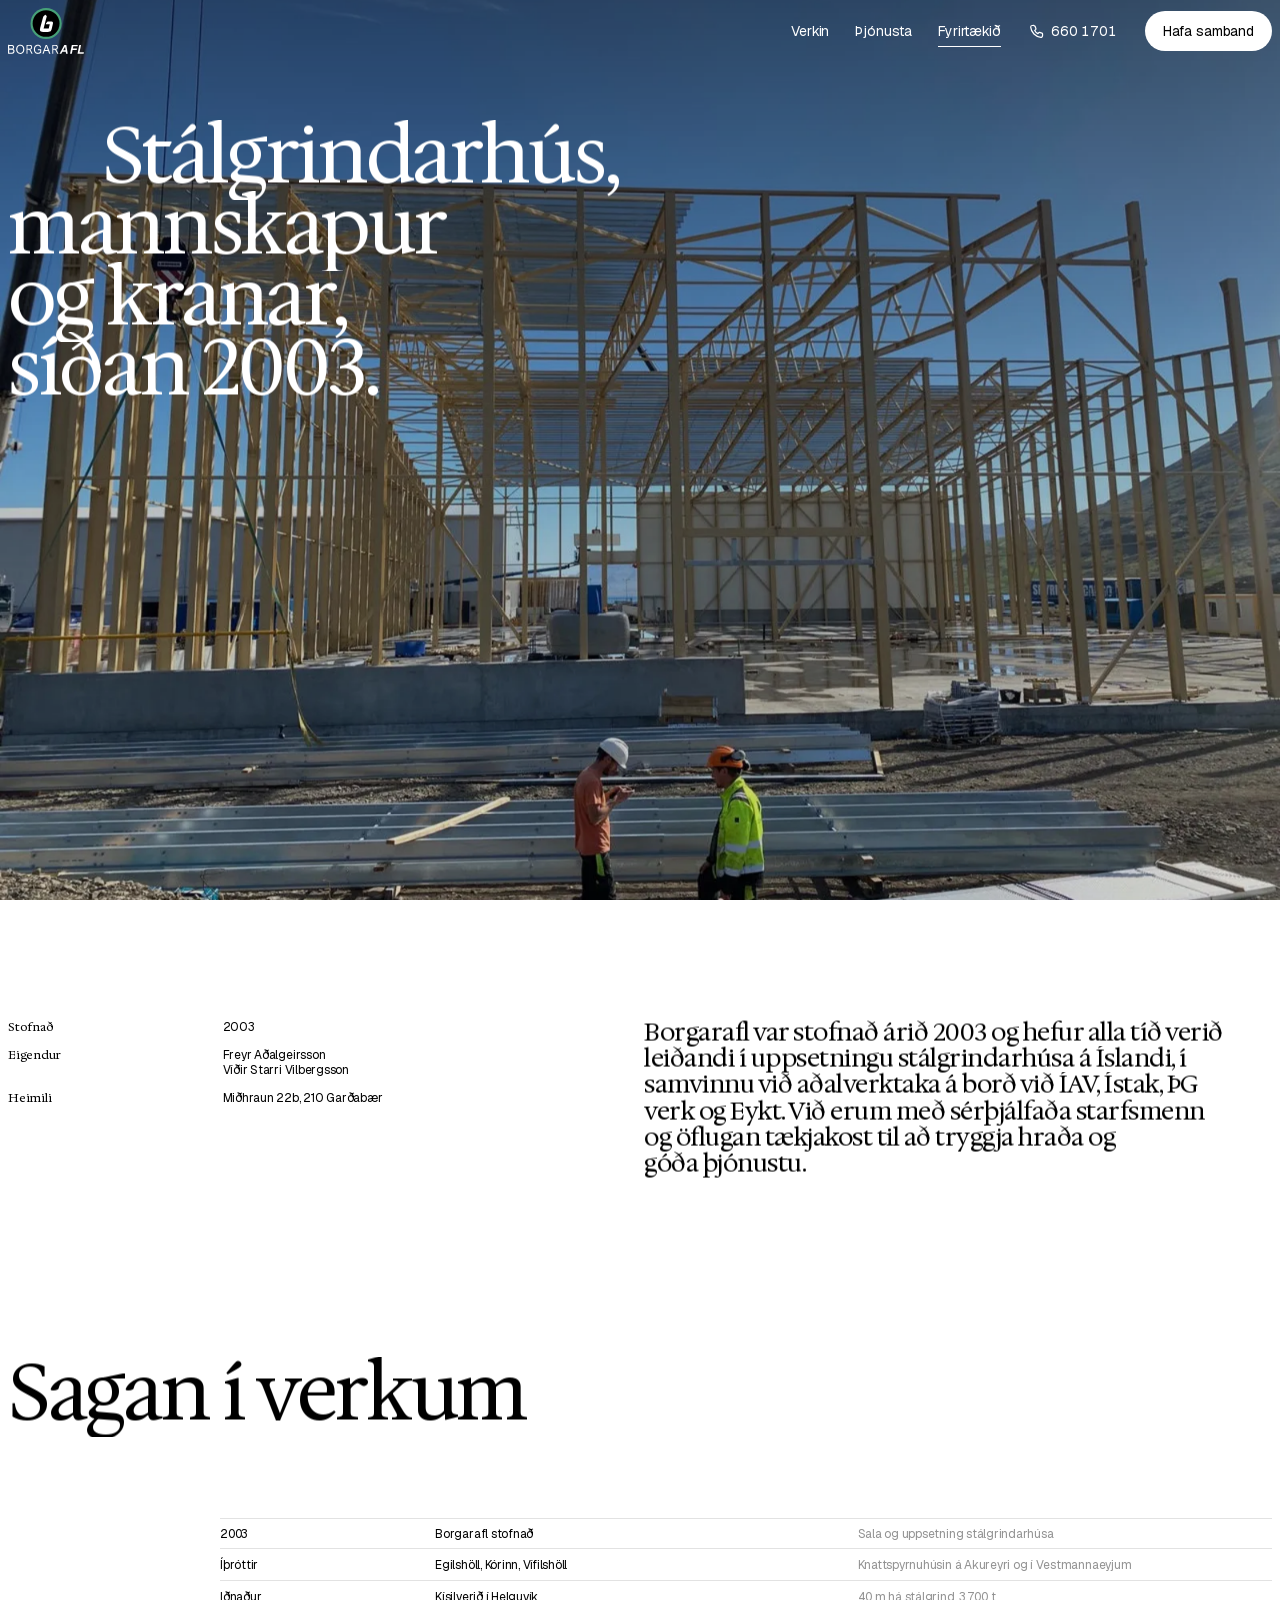
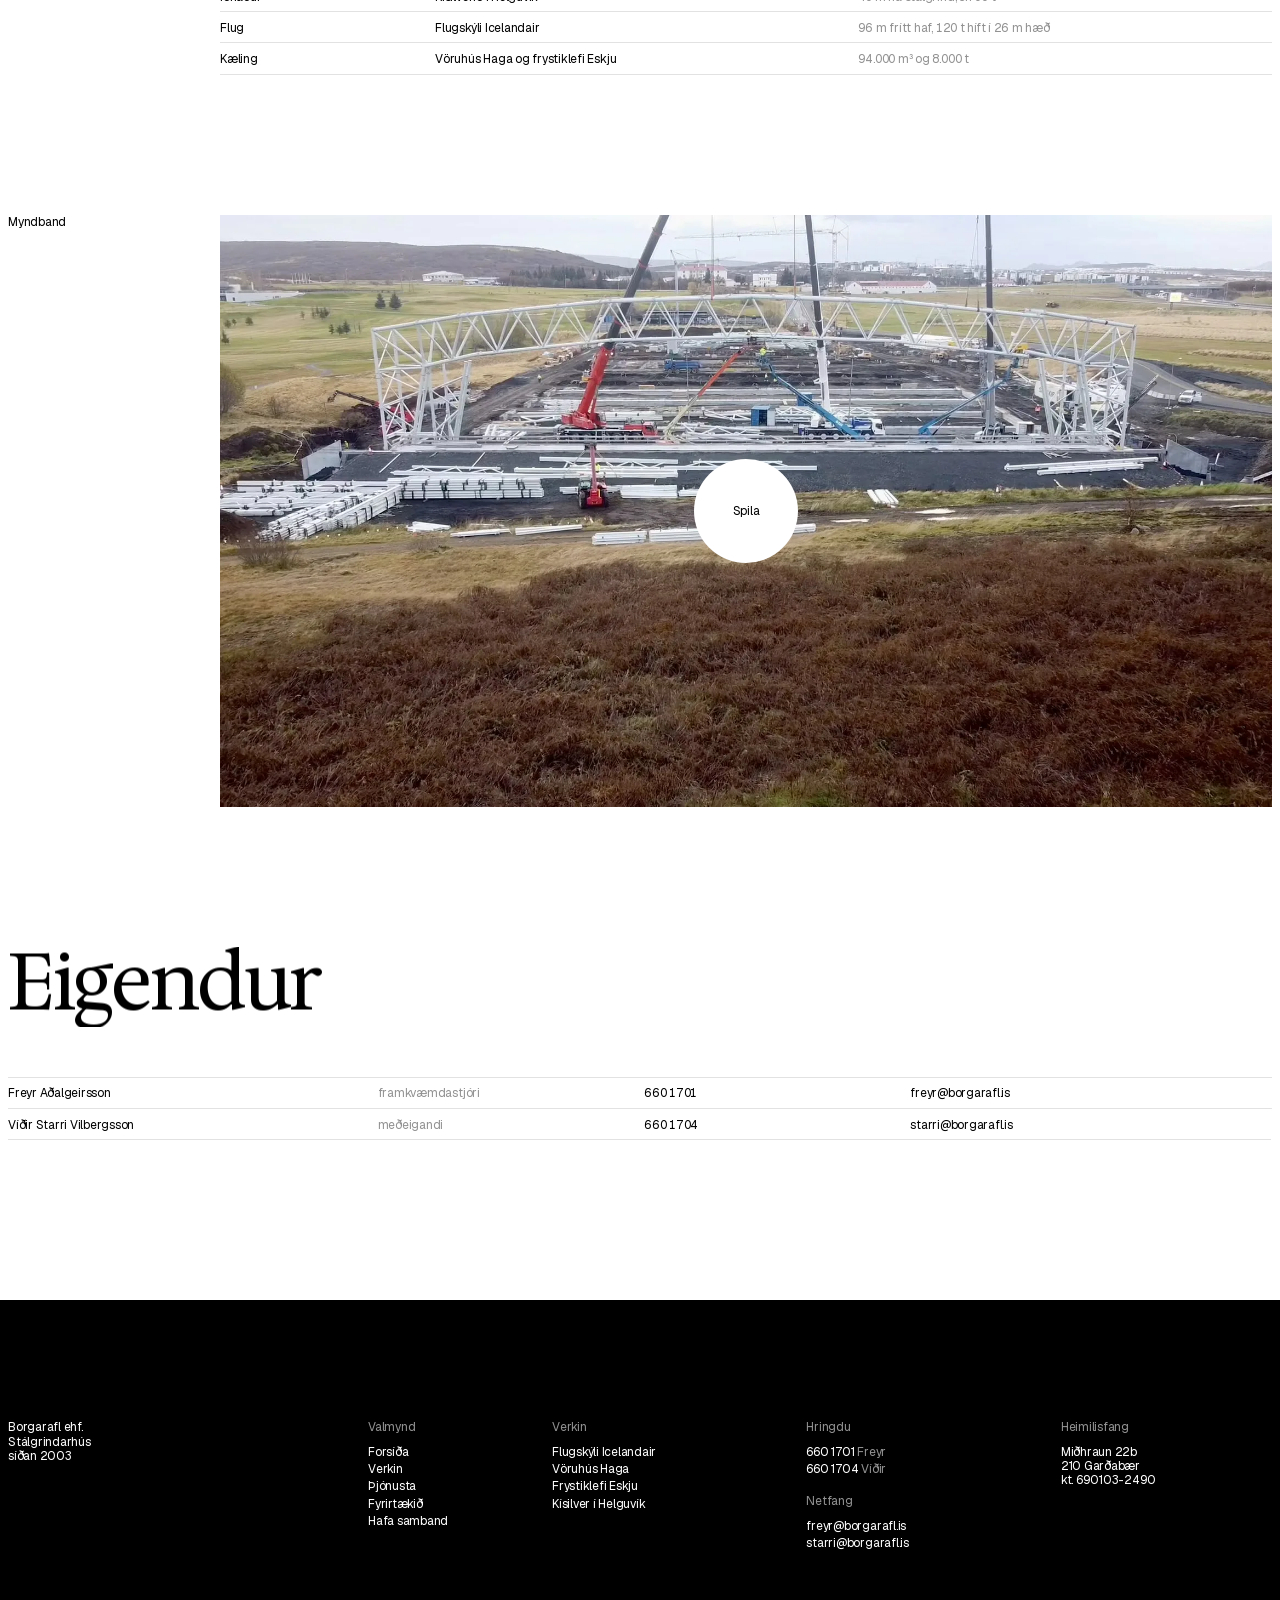
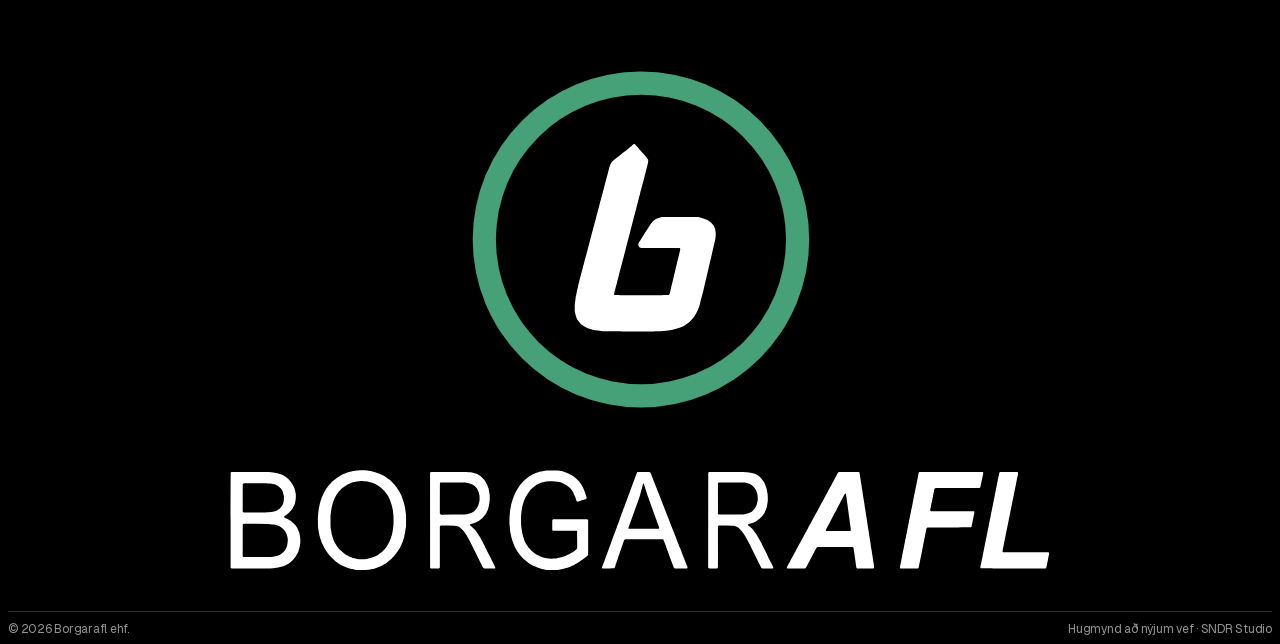
==== commit db3a610a: "Deploy bea4eeb (noindex preview)" ====
--- a/fyrirtaekid/index.html
+++ b/fyrirtaekid/index.html
@@ -15,15 +15,15 @@
 <script>var d=document.documentElement;d.classList.replace('no-js','js');if(!matchMedia('(prefers-reduced-motion: reduce)').matches){d.classList.add('from-wipe');try{if(!sessionStorage.getItem('bwipe'))d.classList.add('is-load')}catch(e){d.classList.add('is-load')}}</script>
 <script src="../assets/vendor/focus-guard.js"></script>
 <link rel="stylesheet" href="../assets/vendor/focus-guard.css">
-<link rel="stylesheet" href="../assets/css/site.css?v=mwh9sbnx">
+<link rel="stylesheet" href="../assets/css/site.css?v=mwhtn8cw">
 </head>
 <body class="is-inner">
 <a class="skip" href="#main">Fara í efni</a>
-<div class="wipe" aria-hidden="true"><img class="wipe_mark" src="../assets/img/logo-mark.png" alt="" width="352" height="352"></div>
+<div class="wipe" aria-hidden="true"><img class="wipe_mark" src="../assets/img/logo-mark.svg" alt="" width="352" height="352"></div>
 <header class="hdr" data-hdr>
   <a class="brand" href="../" aria-label="Borgarafl, forsíða" translate="no" data-wipe>
-    <span class="brand_full"><img class="l-light" src="../assets/img/logo-white.png" alt="" width="848" height="518"><img class="l-dark" src="../assets/img/logo.png" alt="" width="848" height="518"></span>
-    <span class="brand_mark"><img src="../assets/img/logo-mark.png" alt="" width="352" height="352"></span>
+    <span class="brand_full"><img class="l-light" src="../assets/img/logo-white.svg" alt="" width="848" height="518"><img class="l-dark" src="../assets/img/logo.svg" alt="" width="848" height="518"></span>
+    <span class="brand_mark"><img src="../assets/img/logo-mark.svg" alt="" width="352" height="352"></span>
   </a>
   <nav class="nav" aria-label="Aðalvalmynd"><ul class="nav_list"><li><a class="link" href="../verkin/" data-wipe>Verkin</a></li><li><a class="link" href="../thjonusta/" data-wipe>Þjónusta</a></li><li><a class="link is-cur" href="../fyrirtaekid/" aria-current="page" data-wipe>Fyrirtækið</a></li></ul>
     <a class="nav_tel" href="tel:+3546601701"><svg viewBox="0 0 16 16" aria-hidden="true"><path d="M5.2 1.5 3.3 1.6c-.9.1-1.6.9-1.5 1.8.5 5.6 5.2 10.3 10.8 10.8.9.1 1.7-.6 1.8-1.5l.1-1.9a1 1 0 0 0-.7-1l-2.4-.8a1 1 0 0 0-1 .3l-.9 1a7.6 7.6 0 0 1-3.4-3.4l1-.9a1 1 0 0 0 .3-1l-.8-2.4a1 1 0 0 0-1-.7Z" fill="none" stroke="currentColor" stroke-width="1.3" stroke-linejoin="round"/></svg>660 1701</a>
@@ -81,12 +81,12 @@
       <h2 class="lbl lbl-2">Netfang</h2><ul><li><a class="link" href="mailto:freyr@borgarafl.is">freyr@borgarafl.is</a></li><li><a class="link" href="mailto:starri@borgarafl.is">starri@borgarafl.is</a></li></ul></div>
     <div><h2 class="lbl">Heimilisfang</h2><p>Miðhraun 22b<br>210 Garðabær<br>kt. 690103-2490</p></div>
   </div>
-  <div class="ftr_logo" data-rise><img src="../assets/img/logo-white.png" alt="Borgarafl" width="848" height="518" loading="lazy"></div>
+  <div class="ftr_logo" data-rise><img src="../assets/img/logo-white.svg" alt="Borgarafl" width="848" height="518" loading="lazy"></div>
   <div class="ftr_base"><p>© 2026 Borgarafl ehf.</p><a class="link" href="https://sndrstudio.is" rel="noopener">Hugmynd að nýjum vef · SNDR Studio</a></div>
 </footer>
 <script src="../assets/vendor/gsap.min.js" defer></script>
 <script src="../assets/vendor/ScrollTrigger.min.js" defer></script>
 <script src="../assets/vendor/lenis.min.js" defer></script>
-<script src="../assets/js/main.js?v=mwh9sbnx" defer></script>
+<script src="../assets/js/main.js?v=mwhtn8cw" defer></script>
 </body>
 </html>
